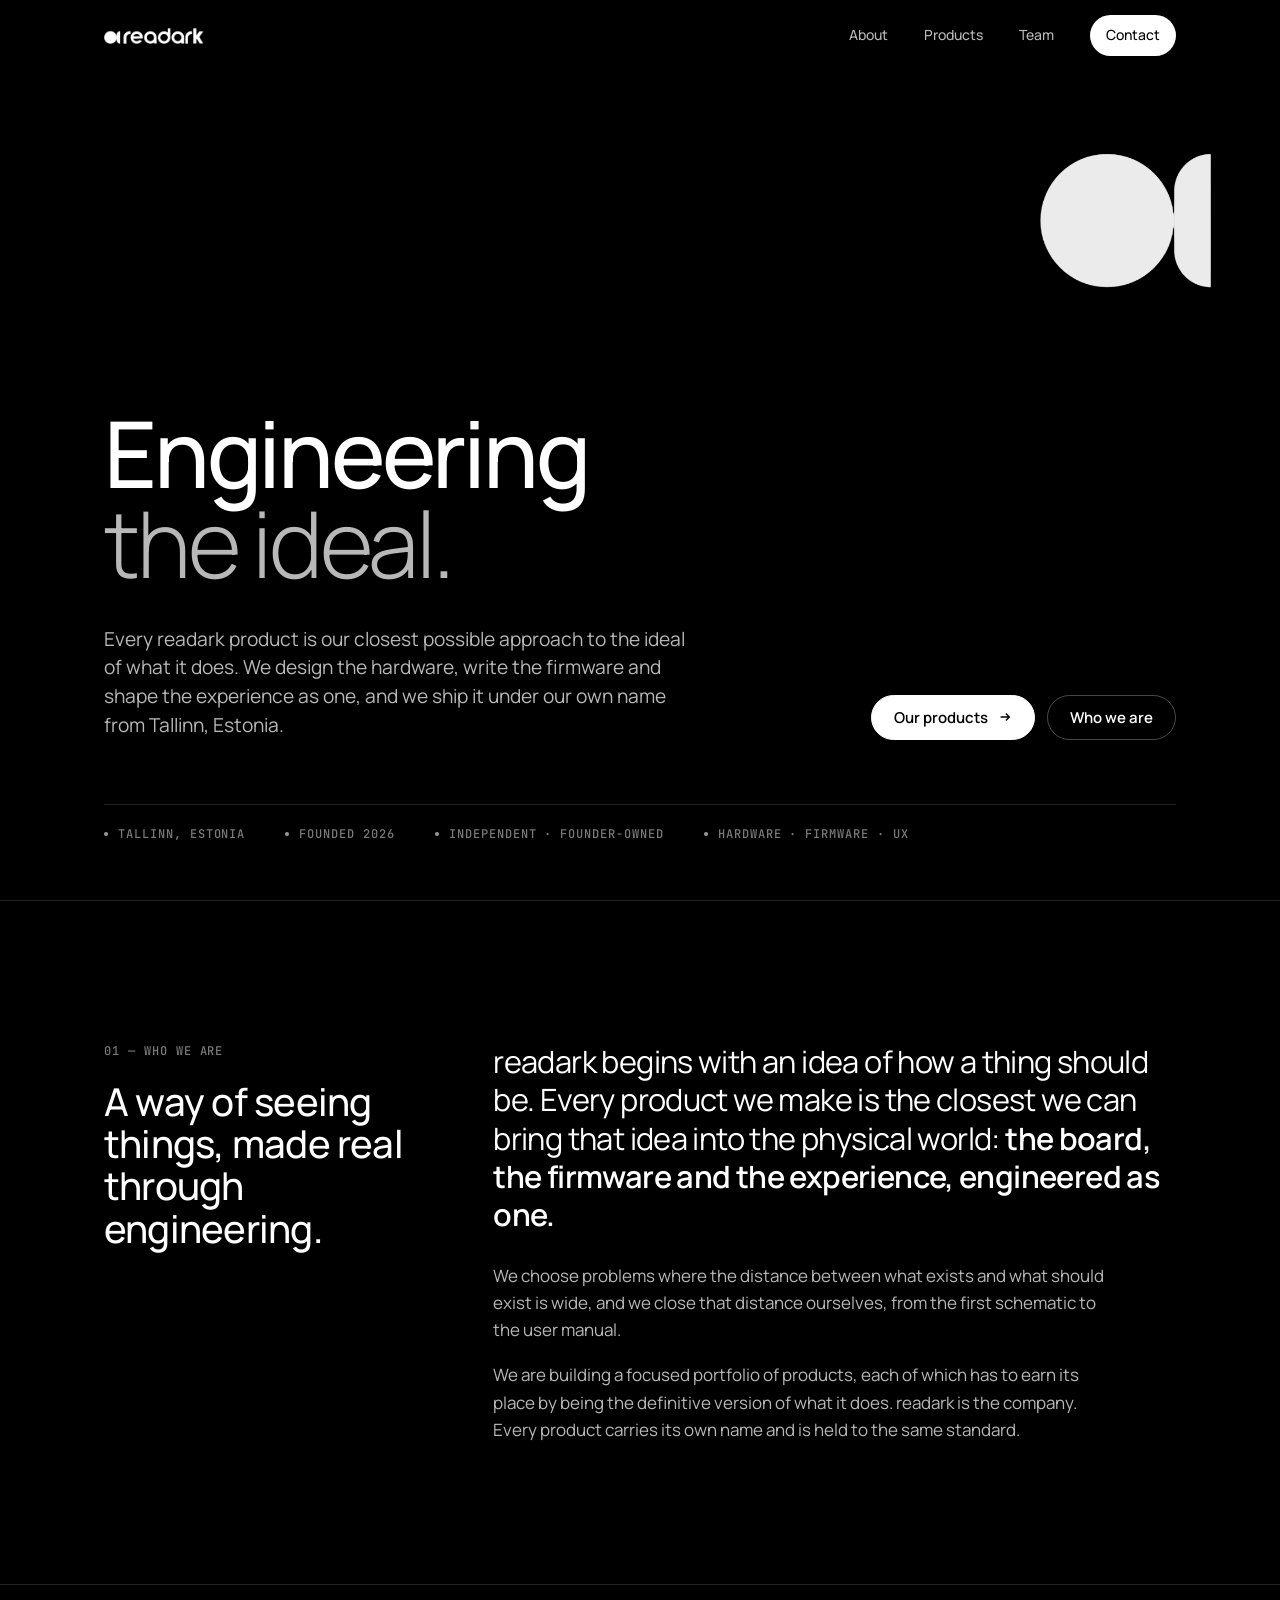
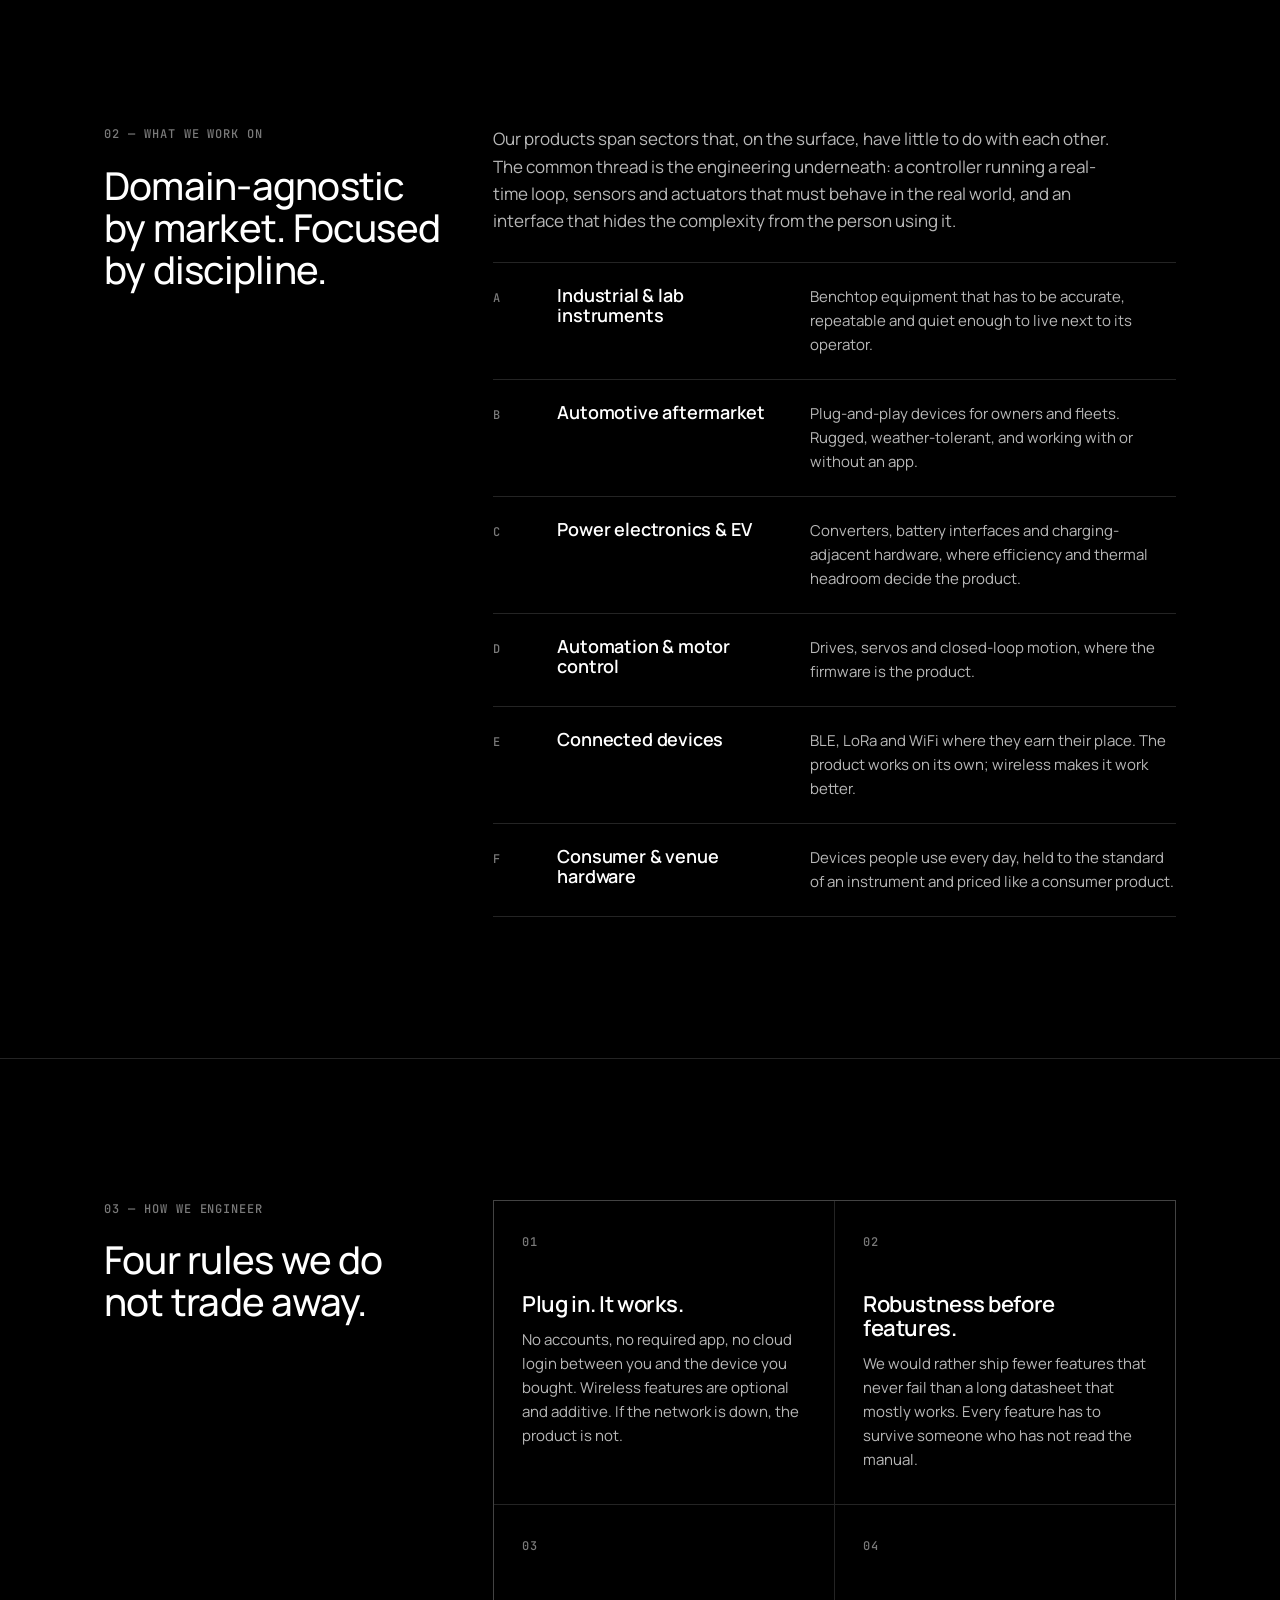
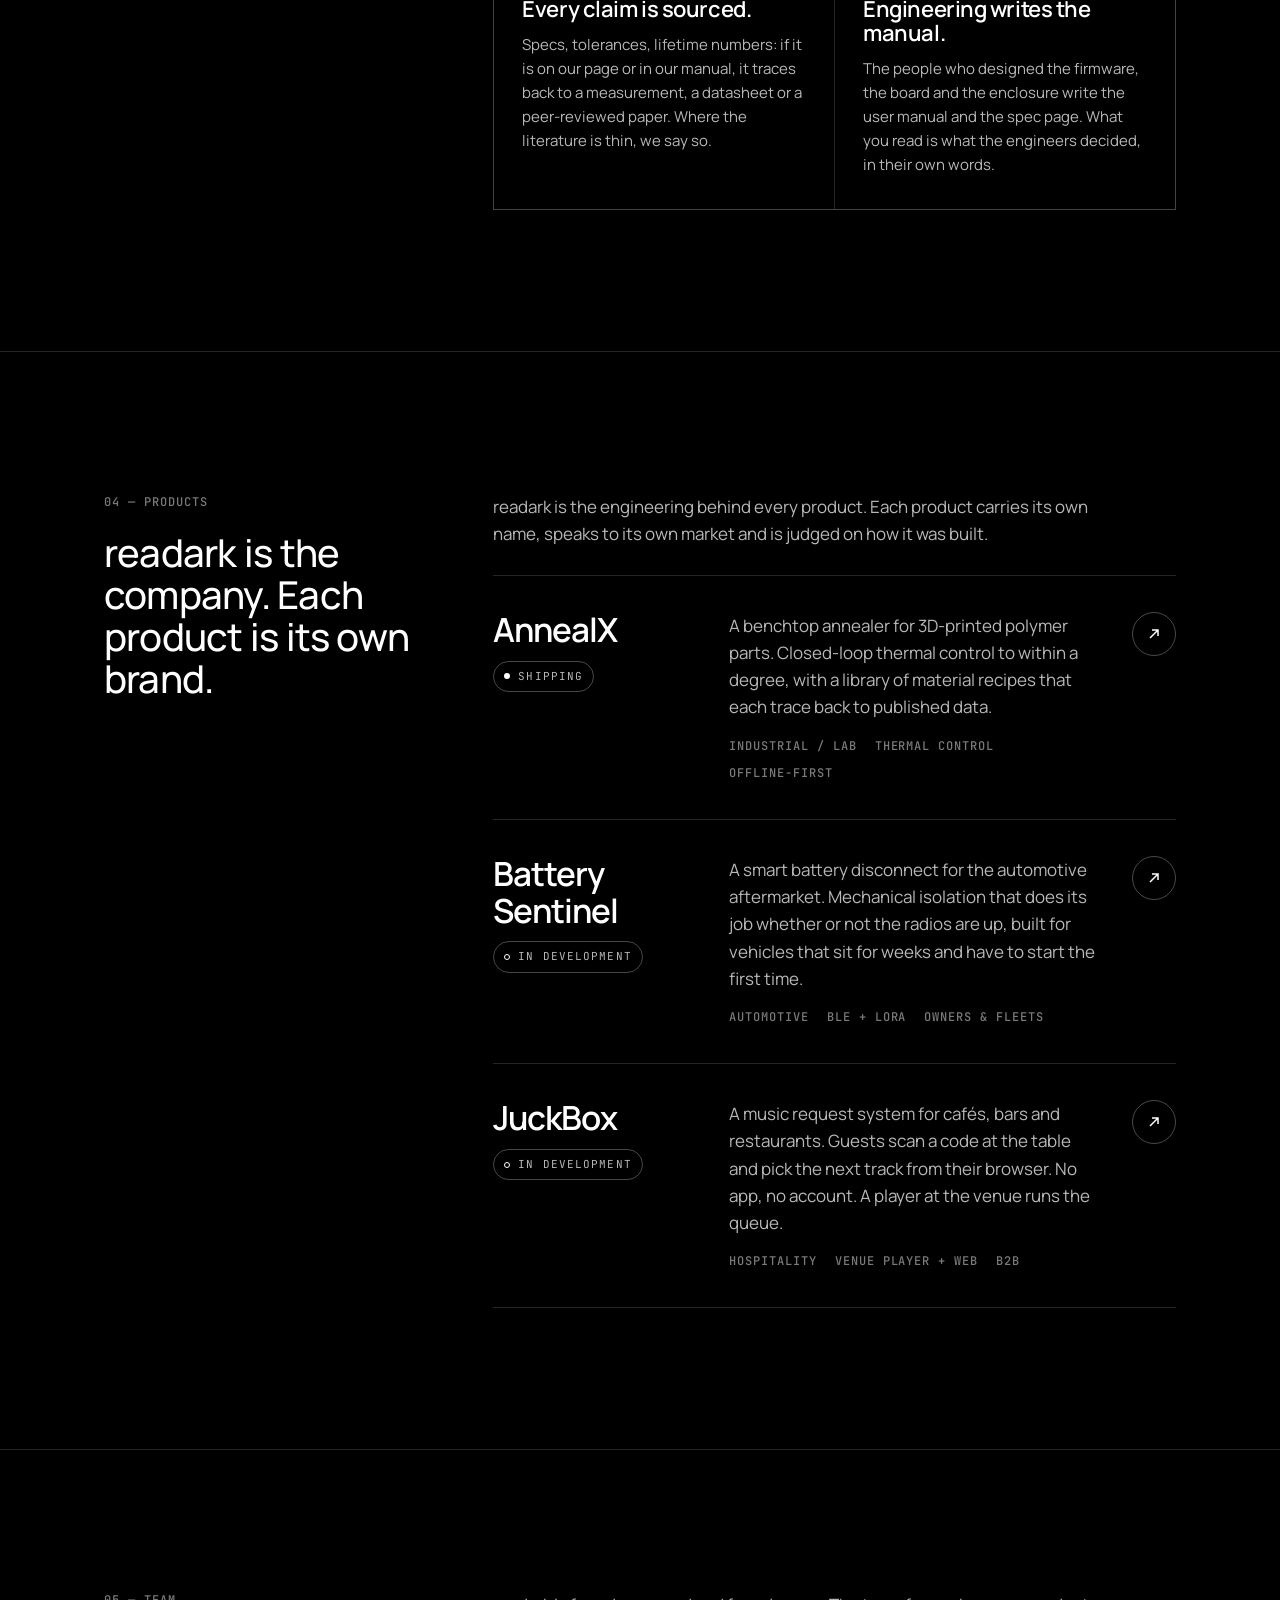
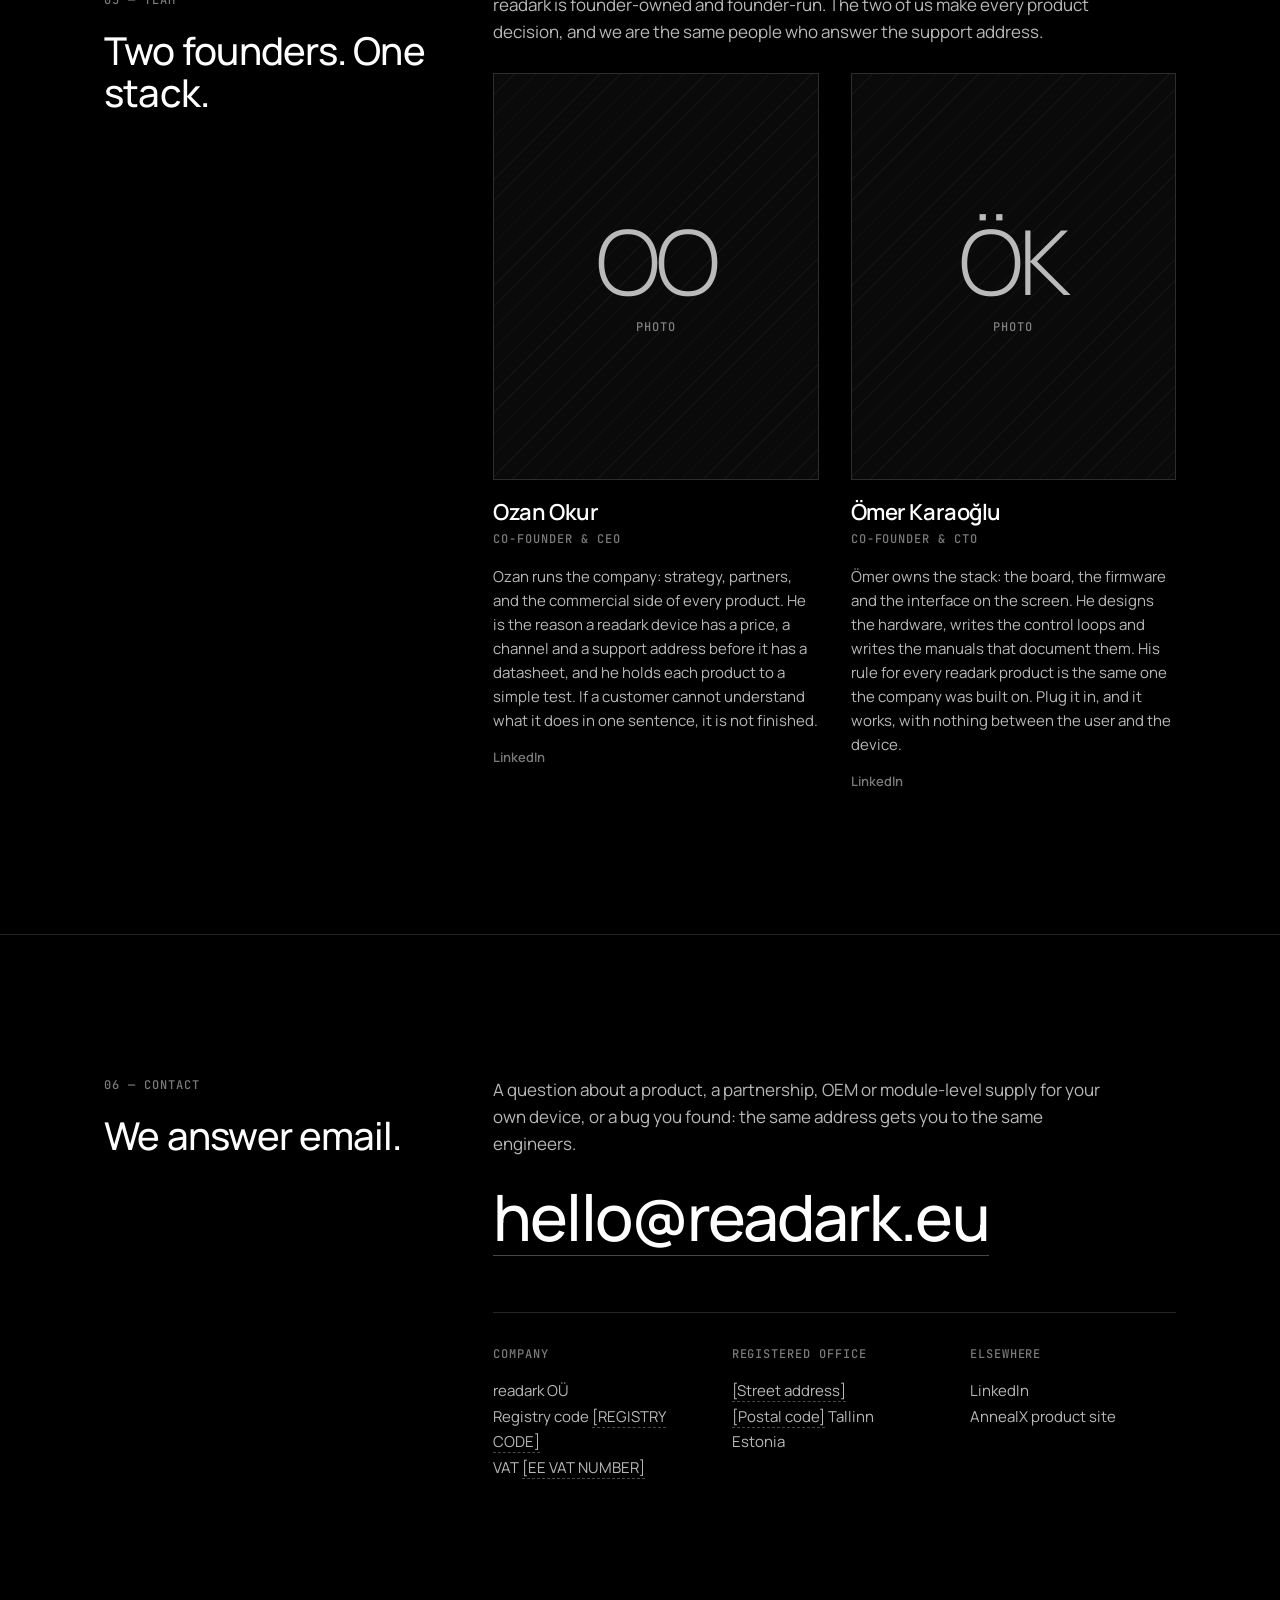
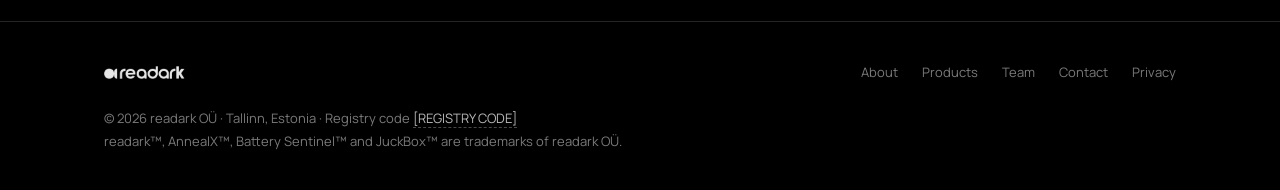
==== index.html @ 8629a831 "New headline 'Engineering the ideal'; rewrite hero, meta and about intro around it Co-Authored-By: C" ====
<!DOCTYPE html>
<html lang="en">
<head>
  <meta charset="utf-8">
  <meta name="viewport" content="width=device-width, initial-scale=1">
  <title>readark — Engineering the ideal</title>
  <meta name="description" content="readark is an independent engineering company in Tallinn, Estonia. Every product we make is our closest possible approach to the ideal of what it does: hardware, firmware and experience, engineered as one.">
  <link rel="canonical" href="https://readark.eu/">
  <link rel="icon" href="assets/img/favicon.svg" type="image/svg+xml">
  <meta name="theme-color" content="#000000">

  <!-- Open Graph / LinkedIn -->
  <meta property="og:type" content="website">
  <meta property="og:site_name" content="readark">
  <meta property="og:title" content="readark — Engineering the ideal">
  <meta property="og:description" content="Every readark product is our closest possible approach to the ideal of what it does. Hardware, firmware and experience, engineered as one in Tallinn, Estonia.">
  <meta property="og:url" content="https://readark.eu/">
  <meta property="og:image" content="https://readark.eu/assets/img/og.png">
  <meta property="og:image:width" content="1200">
  <meta property="og:image:height" content="630">
  <meta name="twitter:card" content="summary_large_image">

  <link rel="stylesheet" href="assets/style.css">

  <script type="application/ld+json">
  {
    "@context": "https://schema.org",
    "@type": "Organization",
    "name": "readark",
    "legalName": "readark OÜ",
    "url": "https://readark.eu/",
    "logo": "https://readark.eu/assets/img/readark-white.png",
    "email": "hello@readark.eu",
    "foundingDate": "2026",
    "address": { "@type": "PostalAddress", "addressLocality": "Tallinn", "addressCountry": "EE" },
    "founder": [
      { "@type": "Person", "name": "Ozan Okur", "jobTitle": "Co-founder & CEO" },
      { "@type": "Person", "name": "Ömer Karaoğlu", "jobTitle": "Co-founder & CTO" }
    ],
    "sameAs": [ "https://www.linkedin.com/company/readark" ]
  }
  </script>
</head>
<body>

<header class="nav" id="nav">
  <div class="wrap">
    <a class="brand" href="#top" aria-label="readark — home">
      <img src="assets/img/readark-white.png" alt="readark" width="1902" height="304">
    </a>
    <nav class="nav-links" id="nav-links" aria-label="Primary">
      <a href="#about">About</a>
      <a href="#products">Products</a>
      <a href="#team">Team</a>
      <a class="cta" href="#contact">Contact</a>
    </nav>
    <button class="nav-toggle" id="nav-toggle" aria-label="Menu" aria-expanded="false" aria-controls="nav-links">
      <span></span><span></span>
    </button>
  </div>
</header>

<main id="top">

  <!-- ================= HERO ================= -->
  <section class="hero">
    <div class="hero-mark" aria-hidden="true"><img src="assets/img/mark-white.png" alt="" width="318" height="304"></div>
    <div class="wrap">
      <h1>Engineering<br><span class="thin">the ideal.</span></h1>
      <div class="hero-sub">
        <p>Every readark product is our closest possible approach to the ideal of what it does. We design the hardware, write the firmware and shape the experience as one, and we ship it under our own name from Tallinn, Estonia.</p>
        <div class="hero-actions">
          <a class="btn btn-solid" href="#products">Our products
            <svg viewBox="0 0 16 16" fill="none" stroke="currentColor" stroke-width="1.6"><path d="M3 8h10M9 4l4 4-4 4"/></svg>
          </a>
          <a class="btn btn-ghost" href="#about">Who we are</a>
        </div>
      </div>
      <div class="hero-facts mono">
        <span><i></i>Tallinn, Estonia</span>
        <span><i></i>Founded 2026</span>
        <span><i></i>Independent · founder-owned</span>
        <span><i></i>Hardware · Firmware · UX</span>
      </div>
    </div>
  </section>

  <!-- ================= ABOUT ================= -->
  <section class="section" id="about">
    <div class="wrap section-grid">
      <div class="section-head">
        <span class="mono">01 — Who we are</span>
        <h2>A way of seeing things, made real through engineering.</h2>
      </div>
      <div class="section-body">
        <p class="lede reveal">readark begins with an idea of how a thing should be. Every product we make is the closest we can bring that idea into the physical world: <strong>the board, the firmware and the experience, engineered as one.</strong></p>
        <p class="body reveal">We choose problems where the distance between what exists and what should exist is wide, and we close that distance ourselves, from the first schematic to the user manual.</p>
        <p class="body reveal">We are building a focused portfolio of products, each of which has to earn its place by being the definitive version of what it does. readark is the company. Every product carries its own name and is held to the same standard.</p>
      </div>
    </div>
  </section>

  <!-- ================= WHAT WE WORK ON ================= -->
  <section class="section" id="work">
    <div class="wrap section-grid">
      <div class="section-head">
        <span class="mono">02 — What we work on</span>
        <h2>Domain-agnostic by market. Focused by discipline.</h2>
      </div>
      <div class="section-body">
        <p class="body reveal">Our products span sectors that, on the surface, have little to do with each other. The common thread is the engineering underneath: a controller running a real-time loop, sensors and actuators that must behave in the real world, and an interface that hides the complexity from the person using it.</p>
        <ul class="domains reveal">
          <li><span class="mono">A</span><h4>Industrial &amp; lab instruments</h4><p>Benchtop equipment that has to be accurate, repeatable and quiet enough to live next to its operator.</p></li>
          <li><span class="mono">B</span><h4>Automotive aftermarket</h4><p>Plug-and-play devices for owners and fleets. Rugged, weather-tolerant, and working with or without an app.</p></li>
          <li><span class="mono">C</span><h4>Power electronics &amp; EV</h4><p>Converters, battery interfaces and charging-adjacent hardware, where efficiency and thermal headroom decide the product.</p></li>
          <li><span class="mono">D</span><h4>Automation &amp; motor control</h4><p>Drives, servos and closed-loop motion, where the firmware is the product.</p></li>
          <li><span class="mono">E</span><h4>Connected devices</h4><p>BLE, LoRa and WiFi where they earn their place. The product works on its own; wireless makes it work better.</p></li>
          <li><span class="mono">F</span><h4>Consumer &amp; venue hardware</h4><p>Devices people use every day, held to the standard of an instrument and priced like a consumer product.</p></li>
        </ul>
      </div>
    </div>
  </section>

  <!-- ================= PRINCIPLES ================= -->
  <section class="section" id="principles">
    <div class="wrap section-grid">
      <div class="section-head">
        <span class="mono">03 — How we engineer</span>
        <h2>Four rules we do not trade away.</h2>
      </div>
      <div class="section-body">
        <ul class="principles reveal">
          <li>
            <span class="mono">01</span>
            <h4>Plug in. It works.</h4>
            <p>No accounts, no required app, no cloud login between you and the device you bought. Wireless features are optional and additive. If the network is down, the product is not.</p>
          </li>
          <li>
            <span class="mono">02</span>
            <h4>Robustness before features.</h4>
            <p>We would rather ship fewer features that never fail than a long datasheet that mostly works. Every feature has to survive someone who has not read the manual.</p>
          </li>
          <li>
            <span class="mono">03</span>
            <h4>Every claim is sourced.</h4>
            <p>Specs, tolerances, lifetime numbers: if it is on our page or in our manual, it traces back to a measurement, a datasheet or a peer-reviewed paper. Where the literature is thin, we say so.</p>
          </li>
          <li>
            <span class="mono">04</span>
            <h4>Engineering writes the manual.</h4>
            <p>The people who designed the firmware, the board and the enclosure write the user manual and the spec page. What you read is what the engineers decided, in their own words.</p>
          </li>
        </ul>
      </div>
    </div>
  </section>

  <!-- ================= PRODUCTS ================= -->
  <section class="section" id="products">
    <div class="wrap section-grid">
      <div class="section-head">
        <span class="mono">04 — Products</span>
        <h2>readark is the company. Each product is its own brand.</h2>
      </div>
      <div class="section-body">
        <p class="body reveal">readark is the engineering behind every product. Each product carries its own name, speaks to its own market and is judged on how it was built.</p>
        <div class="products reveal">

          <a class="product" href="products/annealx.html">
            <div>
              <h3>AnnealX</h3>
              <span class="status"><i></i>Shipping</span>
            </div>
            <div>
              <p>A benchtop annealer for 3D-printed polymer parts. Closed-loop thermal control to within a degree, with a library of material recipes that each trace back to published data.</p>
              <div class="tags mono"><span>Industrial / lab</span><span>Thermal control</span><span>Offline-first</span></div>
            </div>
            <span class="arrow" aria-hidden="true"><svg viewBox="0 0 16 16" fill="none" stroke="currentColor" stroke-width="1.5"><path d="M4 12L12 4M6 4h6v6"/></svg></span>
          </a>

          <a class="product" href="products/battery-sentinel.html">
            <div>
              <h3>Battery Sentinel</h3>
              <span class="status dev"><i></i>In development</span>
            </div>
            <div>
              <p>A smart battery disconnect for the automotive aftermarket. Mechanical isolation that does its job whether or not the radios are up, built for vehicles that sit for weeks and have to start the first time.</p>
              <div class="tags mono"><span>Automotive</span><span>BLE + LoRa</span><span>Owners &amp; fleets</span></div>
            </div>
            <span class="arrow" aria-hidden="true"><svg viewBox="0 0 16 16" fill="none" stroke="currentColor" stroke-width="1.5"><path d="M4 12L12 4M6 4h6v6"/></svg></span>
          </a>

          <a class="product" href="products/juckbox.html">
            <div>
              <h3>JuckBox</h3>
              <span class="status dev"><i></i>In development</span>
            </div>
            <div>
              <p>A music request system for cafés, bars and restaurants. Guests scan a code at the table and pick the next track from their browser. No app, no account. A player at the venue runs the queue.</p>
              <div class="tags mono"><span>Hospitality</span><span>Venue player + web</span><span>B2B</span></div>
            </div>
            <span class="arrow" aria-hidden="true"><svg viewBox="0 0 16 16" fill="none" stroke="currentColor" stroke-width="1.5"><path d="M4 12L12 4M6 4h6v6"/></svg></span>
          </a>

        </div>
      </div>
    </div>
  </section>

  <!-- ================= TEAM ================= -->
  <section class="section" id="team">
    <div class="wrap section-grid">
      <div class="section-head">
        <span class="mono">05 — Team</span>
        <h2>Two founders. One stack.</h2>
      </div>
      <div class="section-body">
        <p class="body reveal">readark is founder-owned and founder-run. The two of us make every product decision, and we are the same people who answer the support address.</p>
        <div class="team reveal">

          <article class="person">
            <figure>
              <div class="portrait">
                <!-- PHOTO PLACEHOLDER: replace the div below with
                     <img src="../assets/img/ozan-okur.jpg" alt="Ozan Okur"> -->
                <div class="placeholder" role="img" aria-label="Portrait of Ozan Okur (placeholder)">
                  <span class="initials">OO</span>
                  <span class="mono">Photo</span>
                </div>
              </div>
              <figcaption>
                <h3>Ozan Okur</h3>
                <span class="role mono">Co-founder &amp; CEO</span>
                <p class="bio">Ozan runs the company: strategy, partners, and the commercial side of every product. He is the reason a readark device has a price, a channel and a support address before it has a datasheet, and he holds each product to a simple test. If a customer cannot understand what it does in one sentence, it is not finished.</p>
                <div class="links">
                  <a href="https://www.linkedin.com/in/PLACEHOLDER" class="ph" rel="me noopener" target="_blank">LinkedIn</a>
                </div>
              </figcaption>
            </figure>
          </article>

          <article class="person">
            <figure>
              <div class="portrait">
                <!-- PHOTO PLACEHOLDER: replace the div below with
                     <img src="../assets/img/omer-karaoglu.jpg" alt="Ömer Karaoğlu"> -->
                <div class="placeholder" role="img" aria-label="Portrait of Ömer Karaoğlu (placeholder)">
                  <span class="initials">ÖK</span>
                  <span class="mono">Photo</span>
                </div>
              </div>
              <figcaption>
                <h3>Ömer Karaoğlu</h3>
                <span class="role mono">Co-founder &amp; CTO</span>
                <p class="bio">Ömer owns the stack: the board, the firmware and the interface on the screen. He designs the hardware, writes the control loops and writes the manuals that document them. His rule for every readark product is the same one the company was built on. Plug it in, and it works, with nothing between the user and the device.</p>
                <div class="links">
                  <a href="https://www.linkedin.com/in/PLACEHOLDER" class="ph" rel="me noopener" target="_blank">LinkedIn</a>
                </div>
              </figcaption>
            </figure>
          </article>

        </div>
      </div>
    </div>
  </section>

  <!-- ================= CONTACT ================= -->
  <section class="section" id="contact">
    <div class="wrap section-grid">
      <div class="section-head">
        <span class="mono">06 — Contact</span>
        <h2>We answer email.</h2>
      </div>
      <div class="section-body">
        <p class="body reveal">A question about a product, a partnership, OEM or module-level supply for your own device, or a bug you found: the same address gets you to the same engineers.</p>
        <a class="contact-mail reveal" href="mailto:hello@readark.eu">hello@readark.eu</a>

        <div class="contact-grid reveal">
          <div>
            <span class="mono">Company</span>
            <address>
              readark OÜ<br>
              Registry code <span class="ph">[REGISTRY CODE]</span><br>
              VAT <span class="ph">[EE VAT NUMBER]</span>
            </address>
          </div>
          <div>
            <span class="mono">Registered office</span>
            <address>
              <span class="ph">[Street address]</span><br>
              <span class="ph">[Postal code]</span> Tallinn<br>
              Estonia
            </address>
          </div>
          <div>
            <span class="mono">Elsewhere</span>
            <p>
              <a href="https://www.linkedin.com/company/readark" target="_blank" rel="noopener">LinkedIn</a><br>
              <a href="https://annealx.readark.eu" target="_blank" rel="noopener">AnnealX product site</a>
            </p>
          </div>
        </div>
      </div>
    </div>
  </section>

</main>

<footer class="footer">
  <div class="wrap">
    <div class="row">
      <img src="assets/img/readark-white.png" alt="readark" width="1902" height="304">
      <nav aria-label="Footer">
        <a href="#about">About</a>
        <a href="#products">Products</a>
        <a href="#team">Team</a>
        <a href="#contact">Contact</a>
        <a href="privacy.html">Privacy</a>
      </nav>
    </div>
    <p class="legal">
      © <span id="year">2026</span> readark OÜ · Tallinn, Estonia · Registry code <span class="ph">[REGISTRY CODE]</span><br>
      readark™, AnnealX™, Battery Sentinel™ and JuckBox™ are trademarks of readark OÜ.
    </p>
  </div>
</footer>

<script src="assets/site.js" defer></script>
</body>
</html>
---- assets/style.css ----
/* ============================================================
   readark — corporate site
   Palette: black + white only. Greys are white at reduced alpha.
   ============================================================ */

@import url("https://fonts.googleapis.com/css2?family=Manrope:wght@300;400;500;600;700;800&family=JetBrains+Mono:wght@400;500&display=swap");

:root {
  --black: #000000;
  --white: #ffffff;

  --fg:      var(--white);
  --fg-2:    rgba(255, 255, 255, 0.72);
  --fg-3:    rgba(255, 255, 255, 0.48);
  --fg-4:    rgba(255, 255, 255, 0.28);

  --line:    rgba(255, 255, 255, 0.14);
  --line-2:  rgba(255, 255, 255, 0.28);
  --fill:    rgba(255, 255, 255, 0.04);
  --fill-2:  rgba(255, 255, 255, 0.08);

  --sans: "Manrope", system-ui, -apple-system, "Segoe UI", Helvetica, Arial, sans-serif;
  --mono: "JetBrains Mono", ui-monospace, "SF Mono", Menlo, monospace;

  --maxw: 1200px;
  --gutter: clamp(20px, 5vw, 64px);
  --nav-h: 72px;
  --ease: cubic-bezier(0.2, 0.7, 0.2, 1);
}

*, *::before, *::after { box-sizing: border-box; }
html { scroll-behavior: smooth; -webkit-text-size-adjust: 100%; }
html, body { margin: 0; padding: 0; }
body {
  background: var(--black);
  color: var(--fg);
  font-family: var(--sans);
  font-size: 17px;
  line-height: 1.6;
  font-weight: 400;
  -webkit-font-smoothing: antialiased;
  text-rendering: optimizeLegibility;
  overflow-x: hidden;
}
::selection { background: var(--white); color: var(--black); }

img { display: block; max-width: 100%; }
a { color: inherit; text-decoration: none; }
p { margin: 0; }
h1, h2, h3, h4 { margin: 0; font-weight: 500; letter-spacing: -0.02em; line-height: 1.1; }
ul { margin: 0; padding: 0; list-style: none; }
button { font: inherit; color: inherit; background: none; border: 0; cursor: pointer; }

:focus-visible { outline: 1px solid var(--white); outline-offset: 4px; }

.wrap { width: 100%; max-width: var(--maxw); margin: 0 auto; padding: 0 var(--gutter); }

.mono {
  font-family: var(--mono);
  font-size: 12px;
  letter-spacing: 0.08em;
  text-transform: uppercase;
  font-weight: 500;
}

/* ---------- Placeholders (to be replaced before launch) ---------- */
.ph {
  border-bottom: 1px dashed var(--line-2);
  color: var(--fg-2);
}

/* ---------- Nav ---------- */
.nav {
  position: fixed; inset: 0 0 auto 0; z-index: 50;
  height: var(--nav-h);
  background: rgba(0, 0, 0, 0.82);
  backdrop-filter: blur(14px);
  -webkit-backdrop-filter: blur(14px);
  border-bottom: 1px solid transparent;
  transition: border-color 0.3s var(--ease);
}
.nav.is-scrolled { border-bottom-color: var(--line); }
.nav .wrap { height: 100%; display: flex; align-items: center; justify-content: space-between; gap: 24px; }
.brand { display: inline-flex; align-items: center; height: 100%; }
.brand img { height: 16px; width: auto; }

.nav-links { display: flex; align-items: center; gap: 36px; }
.nav-links a {
  font-size: 14px; font-weight: 500; color: var(--fg-2);
  transition: color 0.2s var(--ease);
}
.nav-links a:hover, .nav-links a[aria-current="page"] { color: var(--fg); }
.nav-links a.cta {
  color: var(--black); background: var(--white);
  padding: 9px 16px; border-radius: 999px;
}
.nav-links a.cta:hover { background: rgba(255,255,255,0.86); }

.nav-toggle {
  display: none; width: 40px; height: 40px; margin-right: -8px;
  flex-direction: column; align-items: center; justify-content: center; gap: 6px;
}
.nav-toggle span { display: block; width: 20px; height: 1px; background: var(--white); transition: transform 0.3s var(--ease), opacity 0.3s; }
.nav.is-open .nav-toggle span:nth-child(1) { transform: translateY(3.5px) rotate(45deg); }
.nav.is-open .nav-toggle span:nth-child(2) { transform: translateY(-3.5px) rotate(-45deg); }

@media (max-width: 760px) {
  .nav-toggle { display: flex; }
  .nav-links {
    position: fixed; top: var(--nav-h); left: 0; right: 0;
    flex-direction: column; align-items: flex-start; gap: 0;
    background: var(--black); border-bottom: 1px solid var(--line);
    padding: 8px var(--gutter) 24px;
    transform: translateY(-8px); opacity: 0; pointer-events: none;
    transition: opacity 0.25s var(--ease), transform 0.25s var(--ease);
  }
  .nav.is-open .nav-links { opacity: 1; transform: none; pointer-events: auto; }
  .nav-links a { font-size: 22px; padding: 14px 0; width: 100%; border-bottom: 1px solid var(--line); }
  .nav-links a.cta { margin-top: 16px; border-radius: 0; padding: 16px 0; text-align: center; border: 0; }
}

/* ---------- Hero ---------- */
.hero {
  min-height: 100svh;
  display: flex; flex-direction: column; justify-content: flex-end;
  padding-top: calc(var(--nav-h) + 48px);
  padding-bottom: 56px;
  position: relative;
}
.hero-mark {
  position: absolute; top: calc(var(--nav-h) + 48px); right: var(--gutter);
  width: clamp(96px, 14vw, 200px); opacity: 0.92;
  pointer-events: none;
}
.hero-mark img { width: 100%; height: auto; }
.hero h1 {
  font-size: clamp(40px, 7.2vw, 104px);
  font-weight: 500;
  letter-spacing: -0.035em;
  line-height: 0.98;
  max-width: 14ch;
}
.hero h1 .thin { font-weight: 300; color: var(--fg-2); }
.hero-sub {
  margin-top: 36px;
  display: grid; grid-template-columns: minmax(0, 1.3fr) minmax(0, 1fr);
  gap: 40px; align-items: end;
}
.hero-sub p { font-size: clamp(17px, 1.5vw, 21px); color: var(--fg-2); max-width: 52ch; line-height: 1.5; }
.hero-actions { display: flex; gap: 12px; flex-wrap: wrap; justify-content: flex-end; }
.hero-facts {
  margin-top: 64px; padding-top: 20px; border-top: 1px solid var(--line);
  display: flex; flex-wrap: wrap; gap: 12px 40px; color: var(--fg-3);
}
.hero-facts span { display: inline-flex; align-items: center; gap: 10px; }
.hero-facts i { width: 4px; height: 4px; border-radius: 50%; background: var(--white); opacity: 0.6; }

@media (max-width: 900px) {
  .hero-sub { grid-template-columns: 1fr; gap: 28px; }
  .hero-actions { justify-content: flex-start; }
}
@media (max-width: 760px) {
  .hero { min-height: 92svh; }
  .hero-mark { display: none; }
}

/* ---------- Buttons ---------- */
.btn {
  display: inline-flex; align-items: center; gap: 10px;
  padding: 14px 22px; border-radius: 999px;
  font-size: 15px; font-weight: 600; line-height: 1;
  border: 1px solid var(--white);
  transition: background 0.2s var(--ease), color 0.2s var(--ease), transform 0.2s var(--ease);
  white-space: nowrap;
}
.btn svg { width: 14px; height: 14px; transition: transform 0.2s var(--ease); }
.btn:hover svg { transform: translateX(3px); }
.btn-solid { background: var(--white); color: var(--black); }
.btn-solid:hover { background: rgba(255,255,255,0.86); border-color: rgba(255,255,255,0.86); }
.btn-ghost { background: transparent; color: var(--white); border-color: var(--line-2); }
.btn-ghost:hover { border-color: var(--white); }

/* ---------- Sections ---------- */
.section { padding: clamp(80px, 11vw, 160px) 0; border-top: 1px solid var(--line); }
.section-grid {
  display: grid; grid-template-columns: minmax(0, 1fr) minmax(0, 2fr);
  gap: 48px;
}
.section-head { position: sticky; top: calc(var(--nav-h) + 32px); align-self: start; }
.section-head .mono { color: var(--fg-3); display: block; margin-bottom: 20px; }
.section-head h2 { font-size: clamp(28px, 3vw, 40px); font-weight: 500; max-width: 16ch; }
.section-body > * + * { margin-top: 28px; }
.lede { font-size: clamp(22px, 2.4vw, 34px); font-weight: 400; letter-spacing: -0.02em; line-height: 1.25; }
.lede strong { font-weight: 600; }
.body { color: var(--fg-2); max-width: 62ch; font-size: 17px; }
.body + .body { margin-top: 18px; }

@media (max-width: 900px) {
  .section-grid { grid-template-columns: 1fr; gap: 28px; }
  .section-head { position: static; }
}

/* ---------- Domains list ---------- */
.domains { border-top: 1px solid var(--line); }
.domains li {
  display: grid; grid-template-columns: 40px minmax(0, 1fr) minmax(0, 1.6fr);
  gap: 24px; padding: 22px 0; border-bottom: 1px solid var(--line);
  align-items: baseline;
}
.domains .mono { color: var(--fg-3); }
.domains h4 { font-size: 18px; font-weight: 600; letter-spacing: -0.01em; }
.domains p { color: var(--fg-2); font-size: 15px; }
@media (max-width: 640px) {
  .domains li { grid-template-columns: 32px 1fr; }
  .domains p { grid-column: 2; }
}

/* ---------- Principles ---------- */
.principles { display: grid; grid-template-columns: 1fr 1fr; gap: 1px; background: var(--line); border: 1px solid var(--line); }
.principles li { background: var(--black); padding: 32px 28px; }
.principles .mono { color: var(--fg-3); display: block; margin-bottom: 40px; }
.principles h4 { font-size: 22px; font-weight: 600; letter-spacing: -0.02em; margin-bottom: 12px; }
.principles p { color: var(--fg-2); font-size: 15px; }
@media (max-width: 640px) { .principles { grid-template-columns: 1fr; } }

/* ---------- Products ---------- */
.products { border-top: 1px solid var(--line); }
.product {
  display: grid;
  grid-template-columns: minmax(0, 1.1fr) minmax(0, 2fr) auto;
  gap: 32px; align-items: start;
  padding: 36px 0; border-bottom: 1px solid var(--line);
  position: relative;
  transition: padding-left 0.3s var(--ease);
}
.product::before {
  content: ""; position: absolute; left: 0; top: 0; bottom: -1px; width: 0;
  background: var(--white); transition: width 0.3s var(--ease);
}
.product:hover { padding-left: 20px; }
.product:hover::before { width: 2px; }
.product h3 { font-size: clamp(26px, 2.6vw, 36px); font-weight: 600; letter-spacing: -0.03em; }
.product .status { margin-top: 12px; }
.product p { color: var(--fg-2); max-width: 56ch; }
.product .tags { margin-top: 16px; display: flex; flex-wrap: wrap; gap: 8px 18px; color: var(--fg-3); }
.product .arrow {
  width: 44px; height: 44px; border: 1px solid var(--line-2); border-radius: 50%;
  display: inline-flex; align-items: center; justify-content: center;
  transition: background 0.2s var(--ease), border-color 0.2s var(--ease);
}
.product .arrow svg { width: 16px; height: 16px; transition: transform 0.2s var(--ease); }
.product:hover .arrow { background: var(--white); border-color: var(--white); color: var(--black); }
.product:hover .arrow svg { transform: translate(2px, -2px); }
@media (max-width: 760px) {
  .product { grid-template-columns: 1fr; gap: 16px; }
  .product .arrow { display: none; }
}

.status {
  display: inline-flex; align-items: center; gap: 8px;
  font-family: var(--mono); font-size: 11px; letter-spacing: 0.1em; text-transform: uppercase;
  padding: 6px 10px; border: 1px solid var(--line-2); border-radius: 999px; color: var(--fg-2);
}
.status i { width: 6px; height: 6px; border-radius: 50%; background: var(--white); }
.status.dev i { background: transparent; border: 1px solid var(--white); }

/* ---------- Team ---------- */
.team { display: grid; grid-template-columns: 1fr 1fr; gap: 32px; }
.person figure { margin: 0; }
.portrait {
  aspect-ratio: 4 / 5; width: 100%;
  background: var(--fill);
  border: 1px solid var(--line);
  position: relative; overflow: hidden;
}
.portrait img { width: 100%; height: 100%; object-fit: cover; filter: grayscale(1) contrast(1.05); }
.portrait .placeholder {
  position: absolute; inset: 0;
  display: flex; flex-direction: column; align-items: center; justify-content: center; gap: 12px;
  color: var(--fg-3);
  background-image: repeating-linear-gradient(135deg, transparent 0 14px, rgba(255,255,255,0.035) 14px 15px);
}
.portrait .placeholder .initials {
  font-size: clamp(56px, 7vw, 96px); font-weight: 300; letter-spacing: -0.04em; line-height: 1; color: var(--fg-2);
}
.person figcaption { margin-top: 20px; }
.person h3 { font-size: 22px; font-weight: 600; letter-spacing: -0.02em; }
.person .role { color: var(--fg-3); margin-top: 6px; display: block; }
.person .bio { color: var(--fg-2); font-size: 15px; margin-top: 16px; }
.person .links { margin-top: 14px; display: flex; gap: 18px; }
.person .links a { color: var(--fg-3); font-size: 13px; font-weight: 600; border-bottom: 1px solid transparent; transition: color 0.2s, border-color 0.2s; }
.person .links a:hover { color: var(--fg); border-bottom-color: var(--fg); }
@media (max-width: 640px) { .team { grid-template-columns: 1fr; gap: 48px; } }

/* ---------- Contact ---------- */
.contact-mail {
  display: inline-block;
  font-size: clamp(28px, 5vw, 64px); font-weight: 500; letter-spacing: -0.03em; line-height: 1;
  border-bottom: 1px solid var(--line-2); padding-bottom: 6px;
  transition: border-color 0.2s var(--ease);
  word-break: break-all;
}
.contact-mail:hover { border-bottom-color: var(--white); }
.contact-grid { display: grid; grid-template-columns: repeat(3, minmax(0, 1fr)); gap: 32px; margin-top: 56px; padding-top: 32px; border-top: 1px solid var(--line); }
.contact-grid .mono { color: var(--fg-3); display: block; margin-bottom: 14px; }
.contact-grid p, .contact-grid address { font-style: normal; color: var(--fg-2); font-size: 15px; line-height: 1.7; }
.contact-grid a { border-bottom: 1px solid transparent; transition: border-color 0.2s; }
.contact-grid a:hover { border-bottom-color: var(--fg); }
@media (max-width: 760px) { .contact-grid { grid-template-columns: 1fr; gap: 28px; } }

/* ---------- Footer ---------- */
.footer { border-top: 1px solid var(--line); padding: 40px 0 36px; color: var(--fg-3); font-size: 13px; }
.footer .row { display: flex; justify-content: space-between; align-items: center; gap: 24px; flex-wrap: wrap; }
.footer img { height: 13px; width: auto; opacity: 0.9; }
.footer nav { display: flex; gap: 24px; }
.footer a { transition: color 0.2s; }
.footer a:hover { color: var(--fg); }
.footer .legal { margin-top: 24px; line-height: 1.8; }

/* ---------- Product detail pages ---------- */
.page-hero { padding-top: calc(var(--nav-h) + clamp(56px, 9vw, 120px)); padding-bottom: clamp(48px, 6vw, 88px); }
.crumb { color: var(--fg-3); display: inline-flex; align-items: center; gap: 10px; margin-bottom: 40px; }
.crumb a:hover { color: var(--fg); }
.page-hero h1 { font-size: clamp(44px, 7vw, 96px); font-weight: 600; letter-spacing: -0.04em; line-height: 0.98; }
.page-hero .status { margin-top: 24px; }
.page-hero .lede { margin-top: 32px; max-width: 30ch; }

.facts { display: grid; grid-template-columns: repeat(4, minmax(0, 1fr)); gap: 1px; background: var(--line); border: 1px solid var(--line); }
.facts div { background: var(--black); padding: 22px 20px; }
.facts .mono { color: var(--fg-3); display: block; margin-bottom: 10px; }
.facts strong { font-size: 18px; font-weight: 600; letter-spacing: -0.01em; }
@media (max-width: 760px) { .facts { grid-template-columns: 1fr 1fr; } }

.detail { padding: clamp(56px, 8vw, 120px) 0; border-top: 1px solid var(--line); }
.detail .section-body h3 { font-size: 20px; font-weight: 600; letter-spacing: -0.01em; margin-bottom: 10px; }
.detail .section-body h3 + p { color: var(--fg-2); max-width: 62ch; }

.next {
  border-top: 1px solid var(--line); padding: clamp(56px, 8vw, 120px) 0;
}
.next .box {
  display: grid; grid-template-columns: minmax(0, 1fr) auto; gap: 32px; align-items: center;
  padding: 40px; border: 1px solid var(--line);
}
.next h2 { font-size: clamp(24px, 2.6vw, 36px); font-weight: 500; letter-spacing: -0.02em; }
.next p { color: var(--fg-3); margin-top: 8px; }
@media (max-width: 760px) { .next .box { grid-template-columns: 1fr; padding: 28px; } }

.pager { display: flex; justify-content: space-between; gap: 24px; padding: 28px 0; border-top: 1px solid var(--line); color: var(--fg-3); font-size: 14px; }
.pager a:hover { color: var(--fg); }

/* ---------- Legal / long-form ---------- */
.prose { max-width: 72ch; color: var(--fg-2); }
.prose h2 { font-size: 22px; font-weight: 600; letter-spacing: -0.01em; color: var(--fg); margin: 40px 0 12px; }
.prose p + p { margin-top: 14px; }
.prose ul { padding-left: 18px; list-style: disc; margin-top: 12px; }
.prose li + li { margin-top: 6px; }

/* ---------- Reveal ---------- */
.reveal { opacity: 0; transform: translateY(16px); transition: opacity 0.7s var(--ease), transform 0.7s var(--ease); }
.reveal.is-visible { opacity: 1; transform: none; }
@media (prefers-reduced-motion: reduce) {
  html { scroll-behavior: auto; }
  .reveal { opacity: 1; transform: none; transition: none; }
  * { transition-duration: 0.01ms !important; }
}
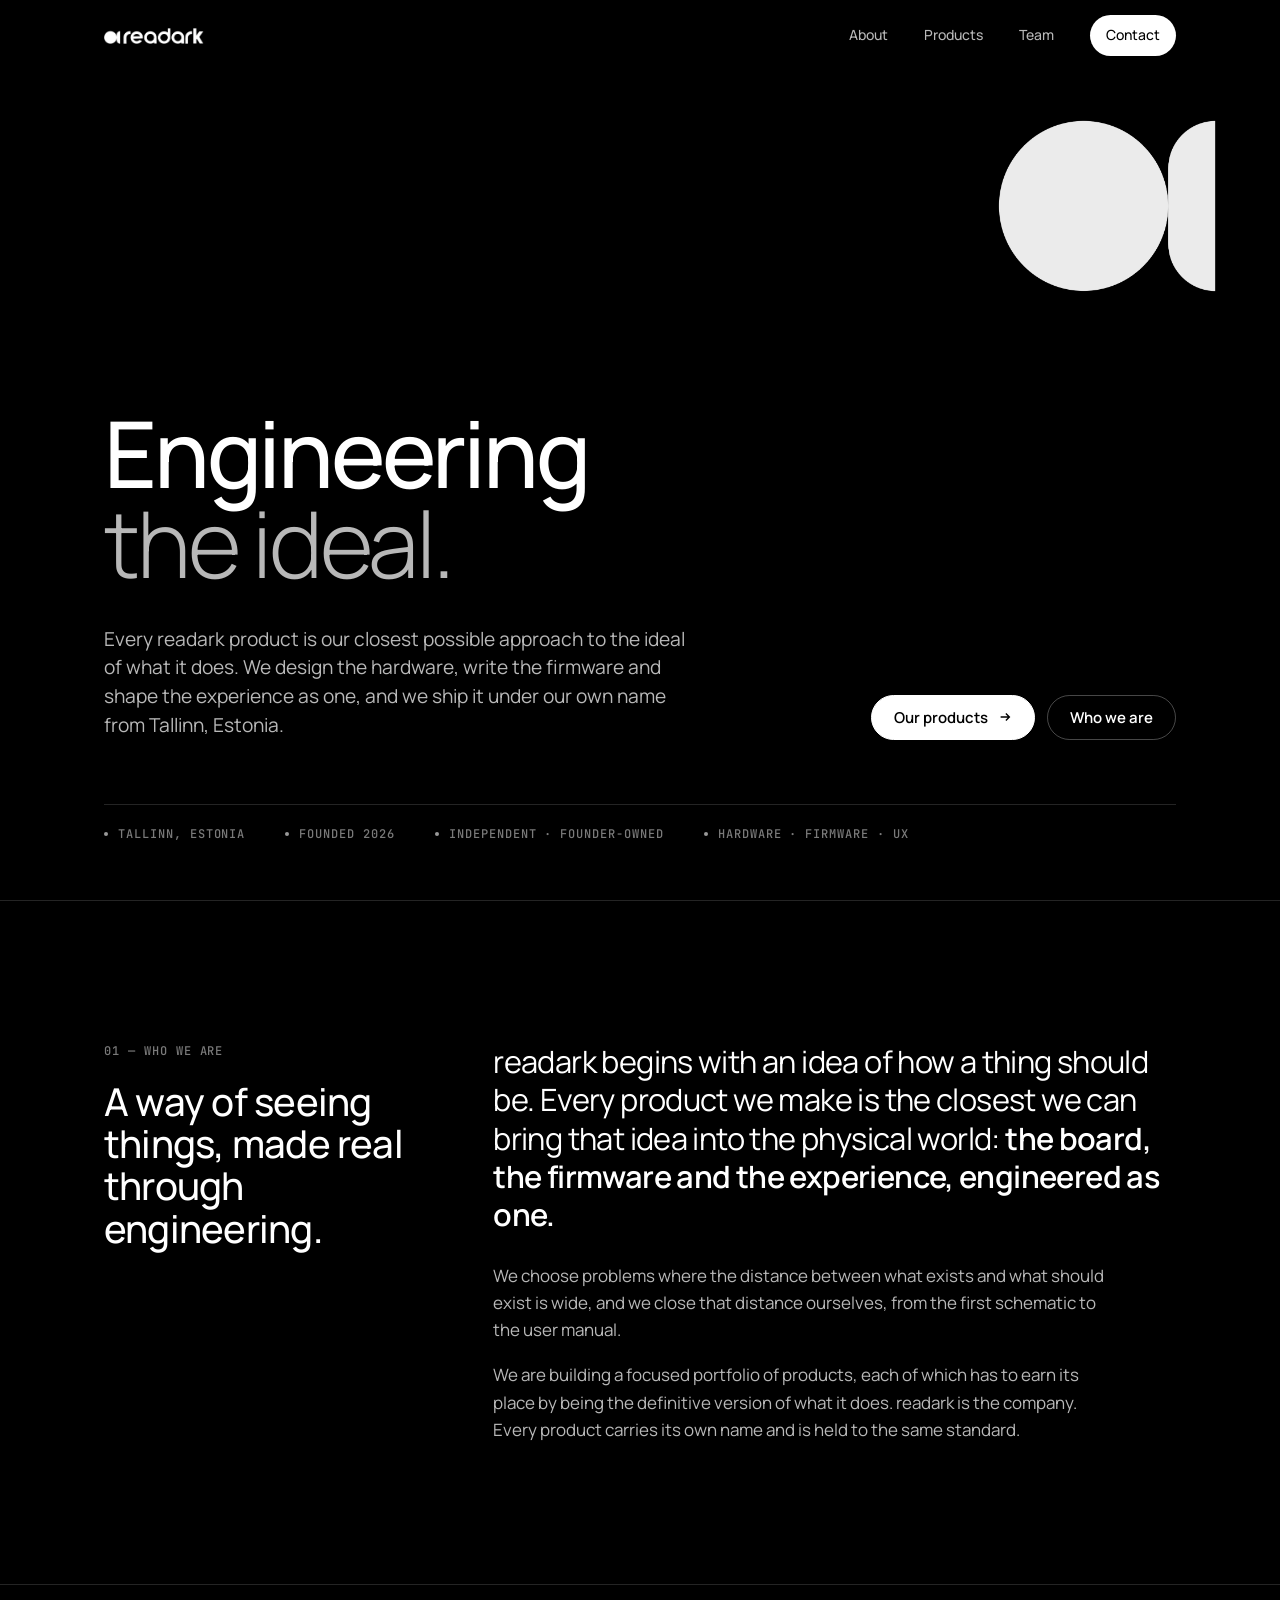
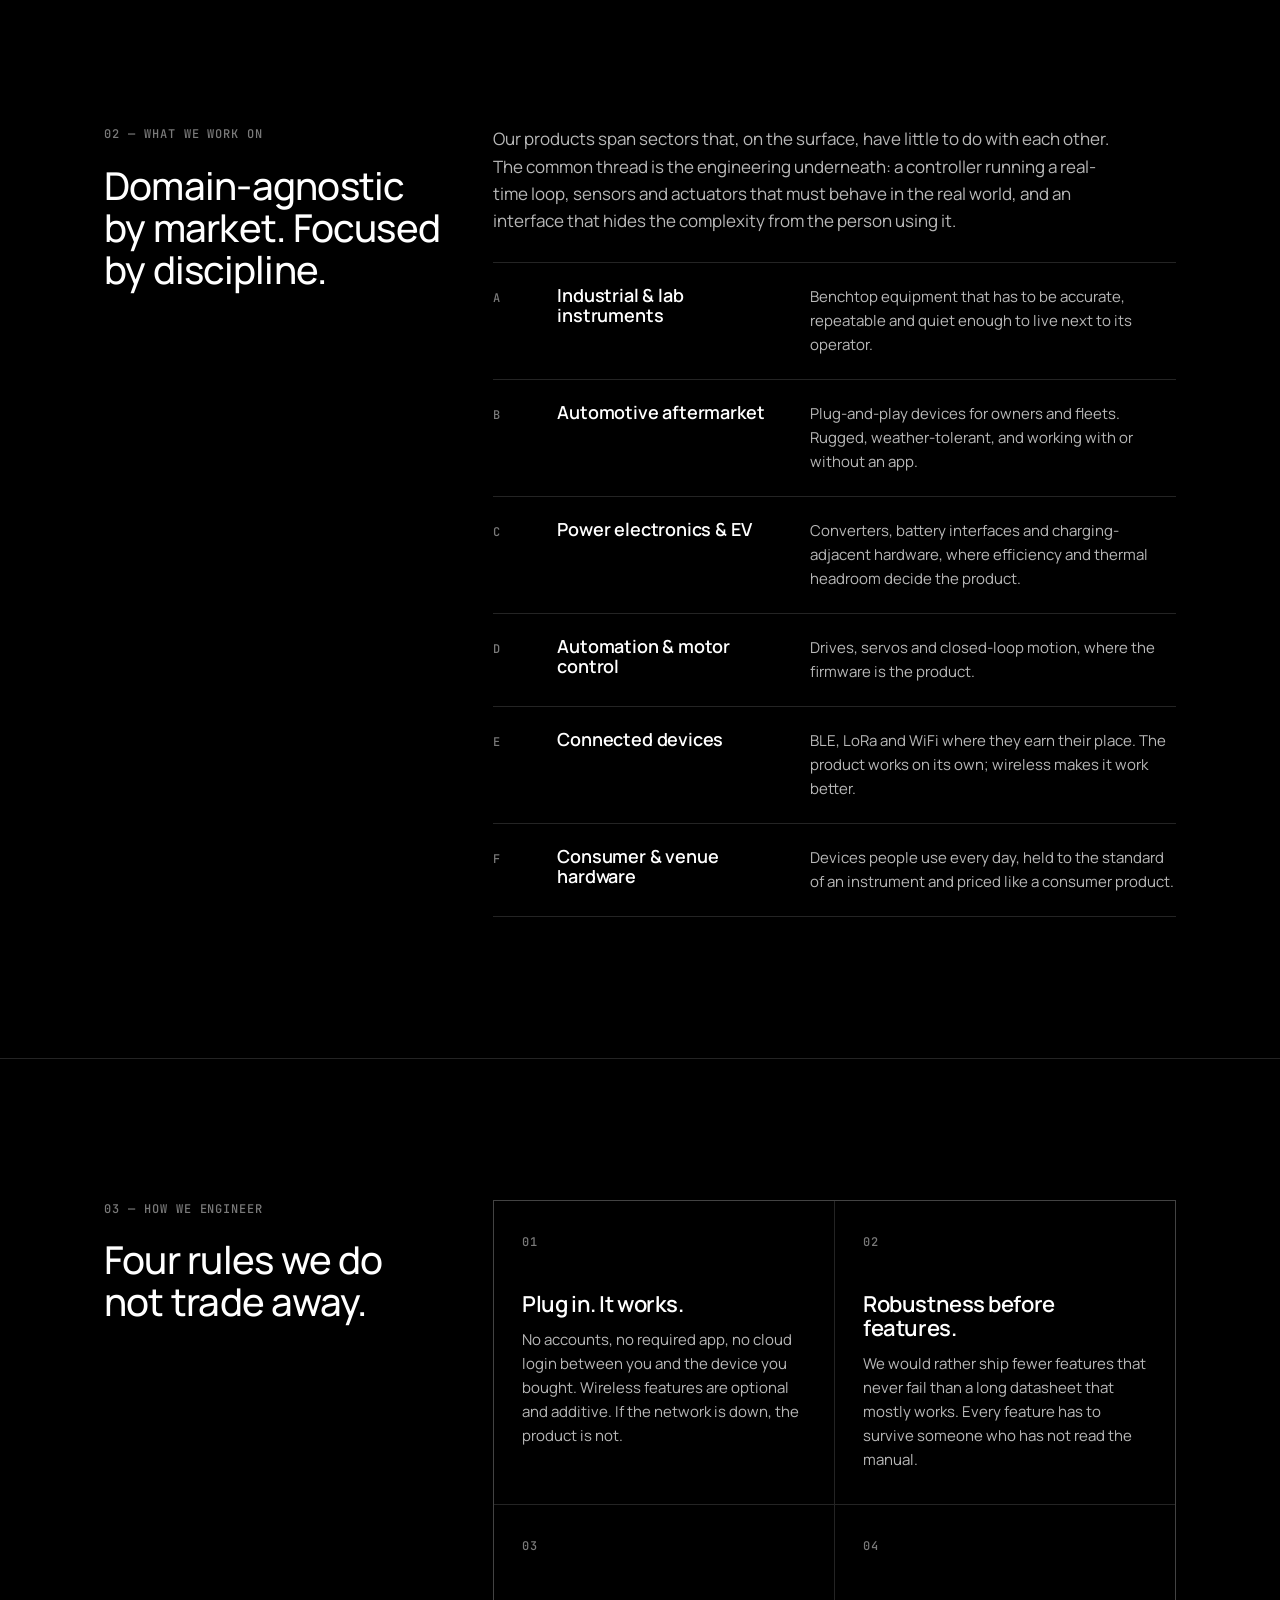
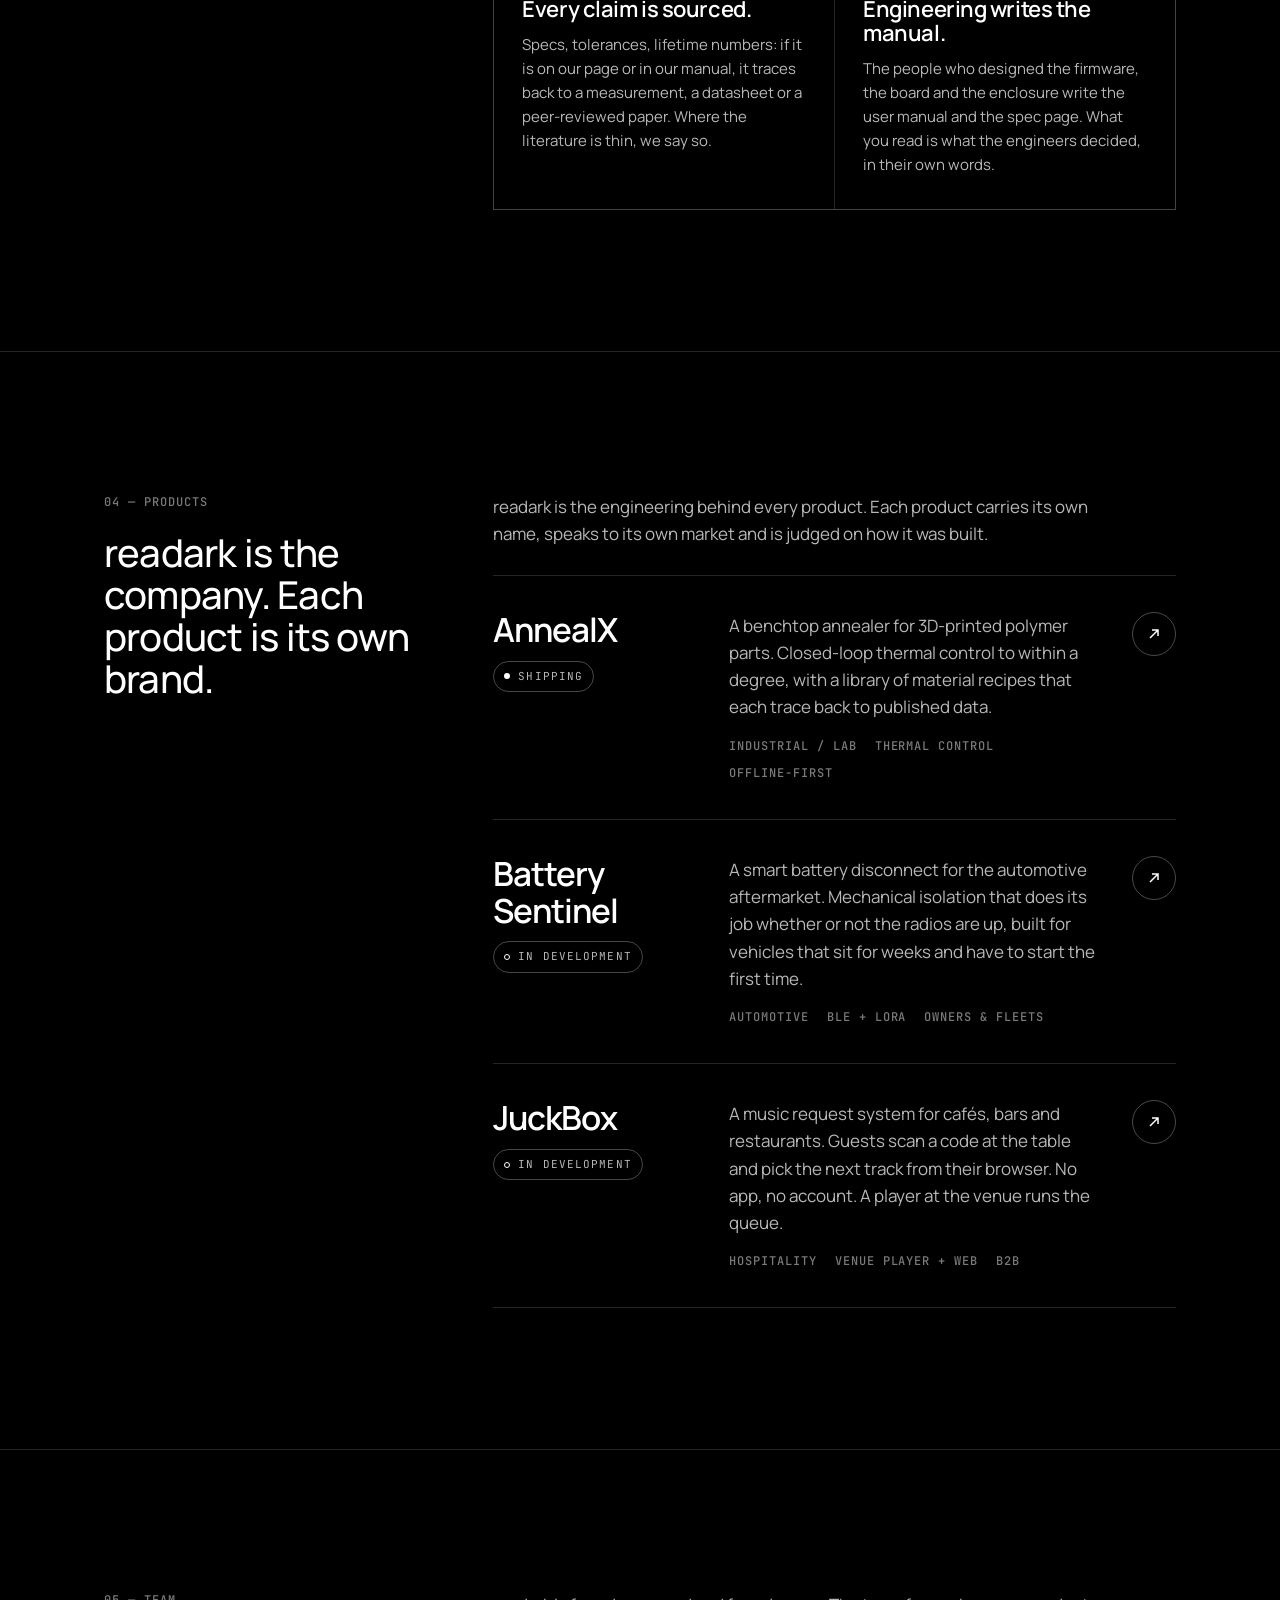
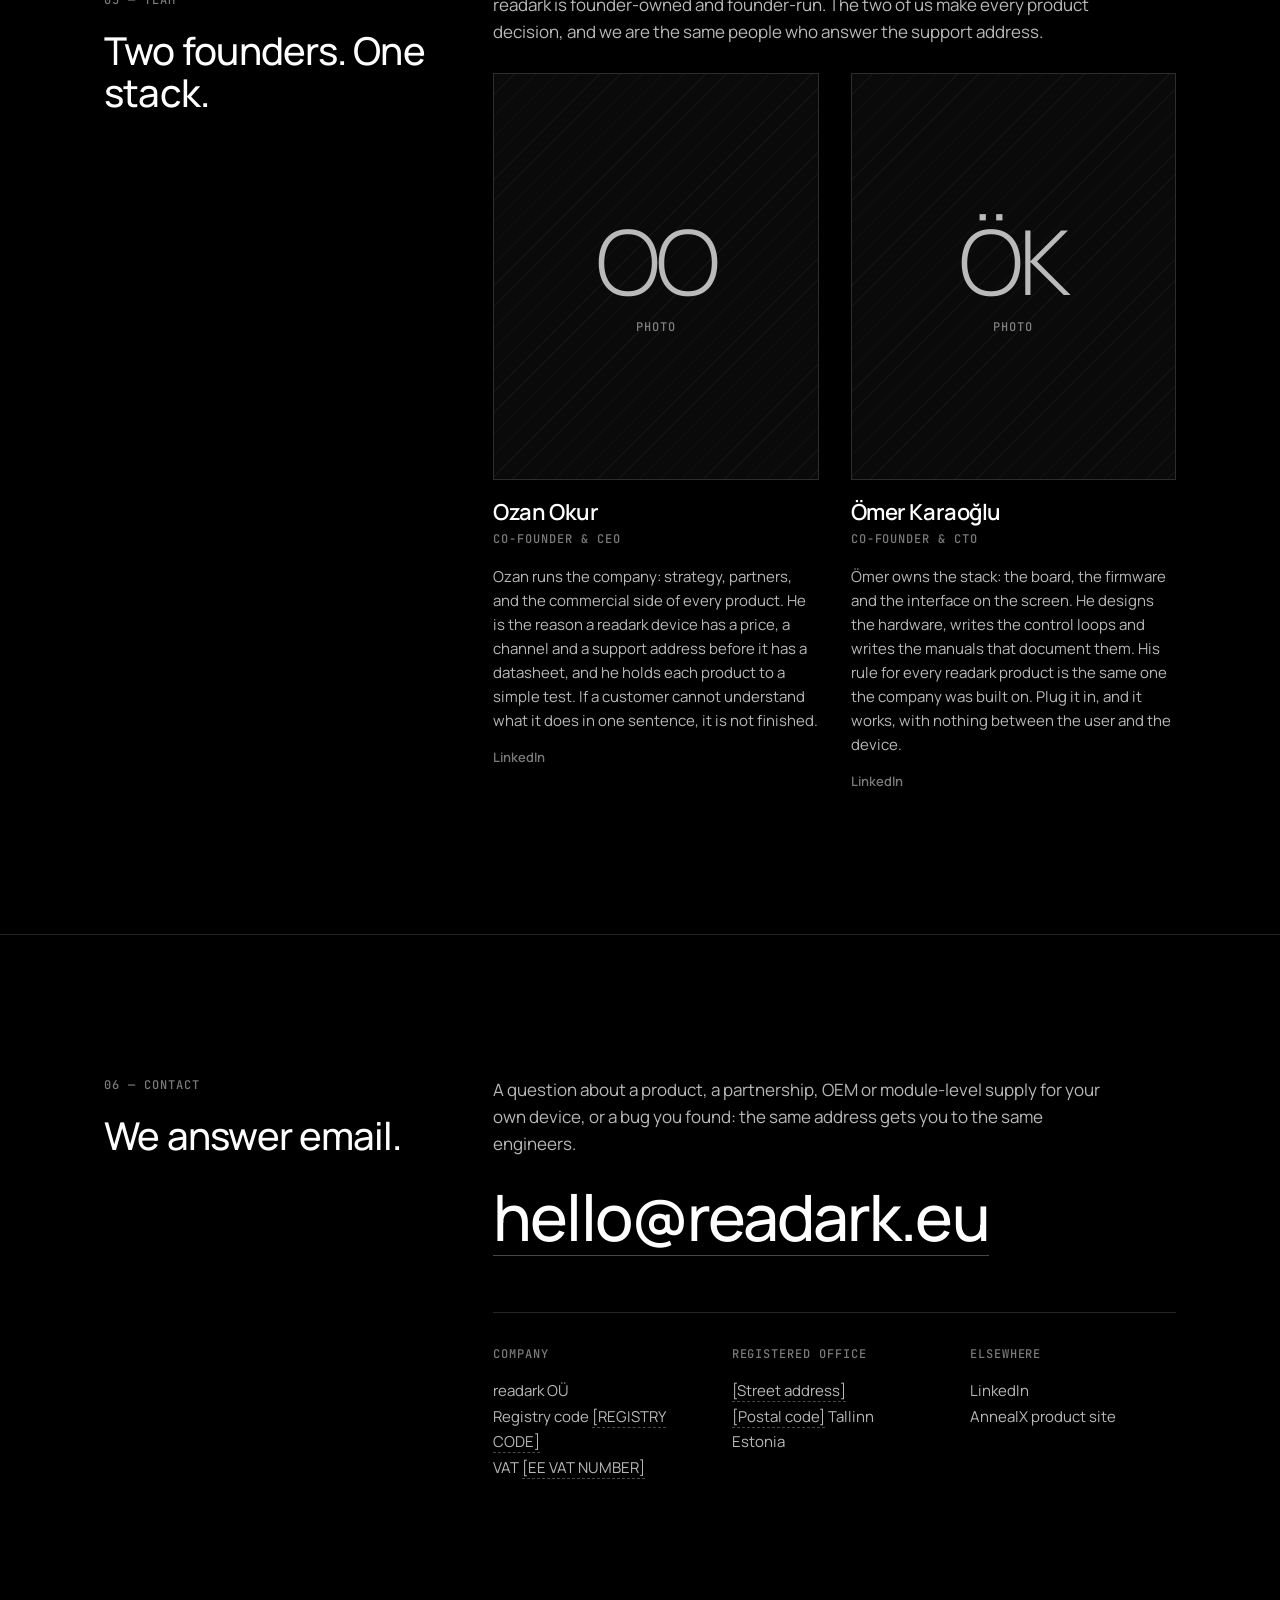
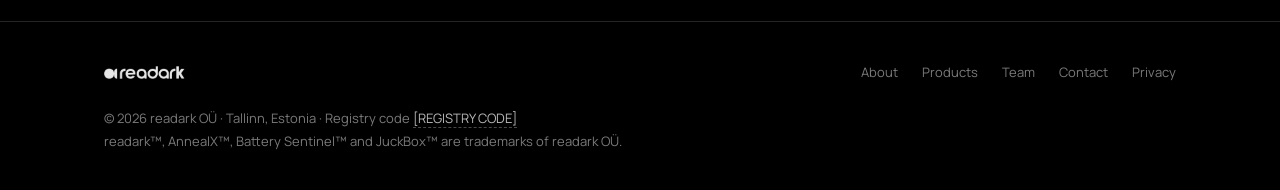
==== commit 3ca6bddf: "Hero mark: high-resolution asset (1530×1202, transparent), sized by height Co-Authored-By: Claude Fa" ====
--- a/index.html
+++ b/index.html
@@ -64,7 +64,7 @@
 
   <!-- ================= HERO ================= -->
   <section class="hero">
-    <div class="hero-mark" aria-hidden="true"><img src="assets/img/mark-white.png" alt="" width="318" height="304"></div>
+    <div class="hero-mark" aria-hidden="true"><img src="assets/img/mark-white.png" alt="" width="1530" height="1202"></div>
     <div class="wrap">
       <h1>Engineering<br><span class="thin">the ideal.</span></h1>
       <div class="hero-sub">
--- a/assets/style.css
+++ b/assets/style.css
@@ -129,10 +129,10 @@
 }
 .hero-mark {
   position: absolute; top: calc(var(--nav-h) + 48px); right: var(--gutter);
-  width: clamp(96px, 14vw, 200px); opacity: 0.92;
+  height: clamp(92px, 13.4vw, 191px); opacity: 0.92;
   pointer-events: none;
 }
-.hero-mark img { width: 100%; height: auto; }
+.hero-mark img { height: 100%; width: auto; }
 .hero h1 {
   font-size: clamp(40px, 7.2vw, 104px);
   font-weight: 500;
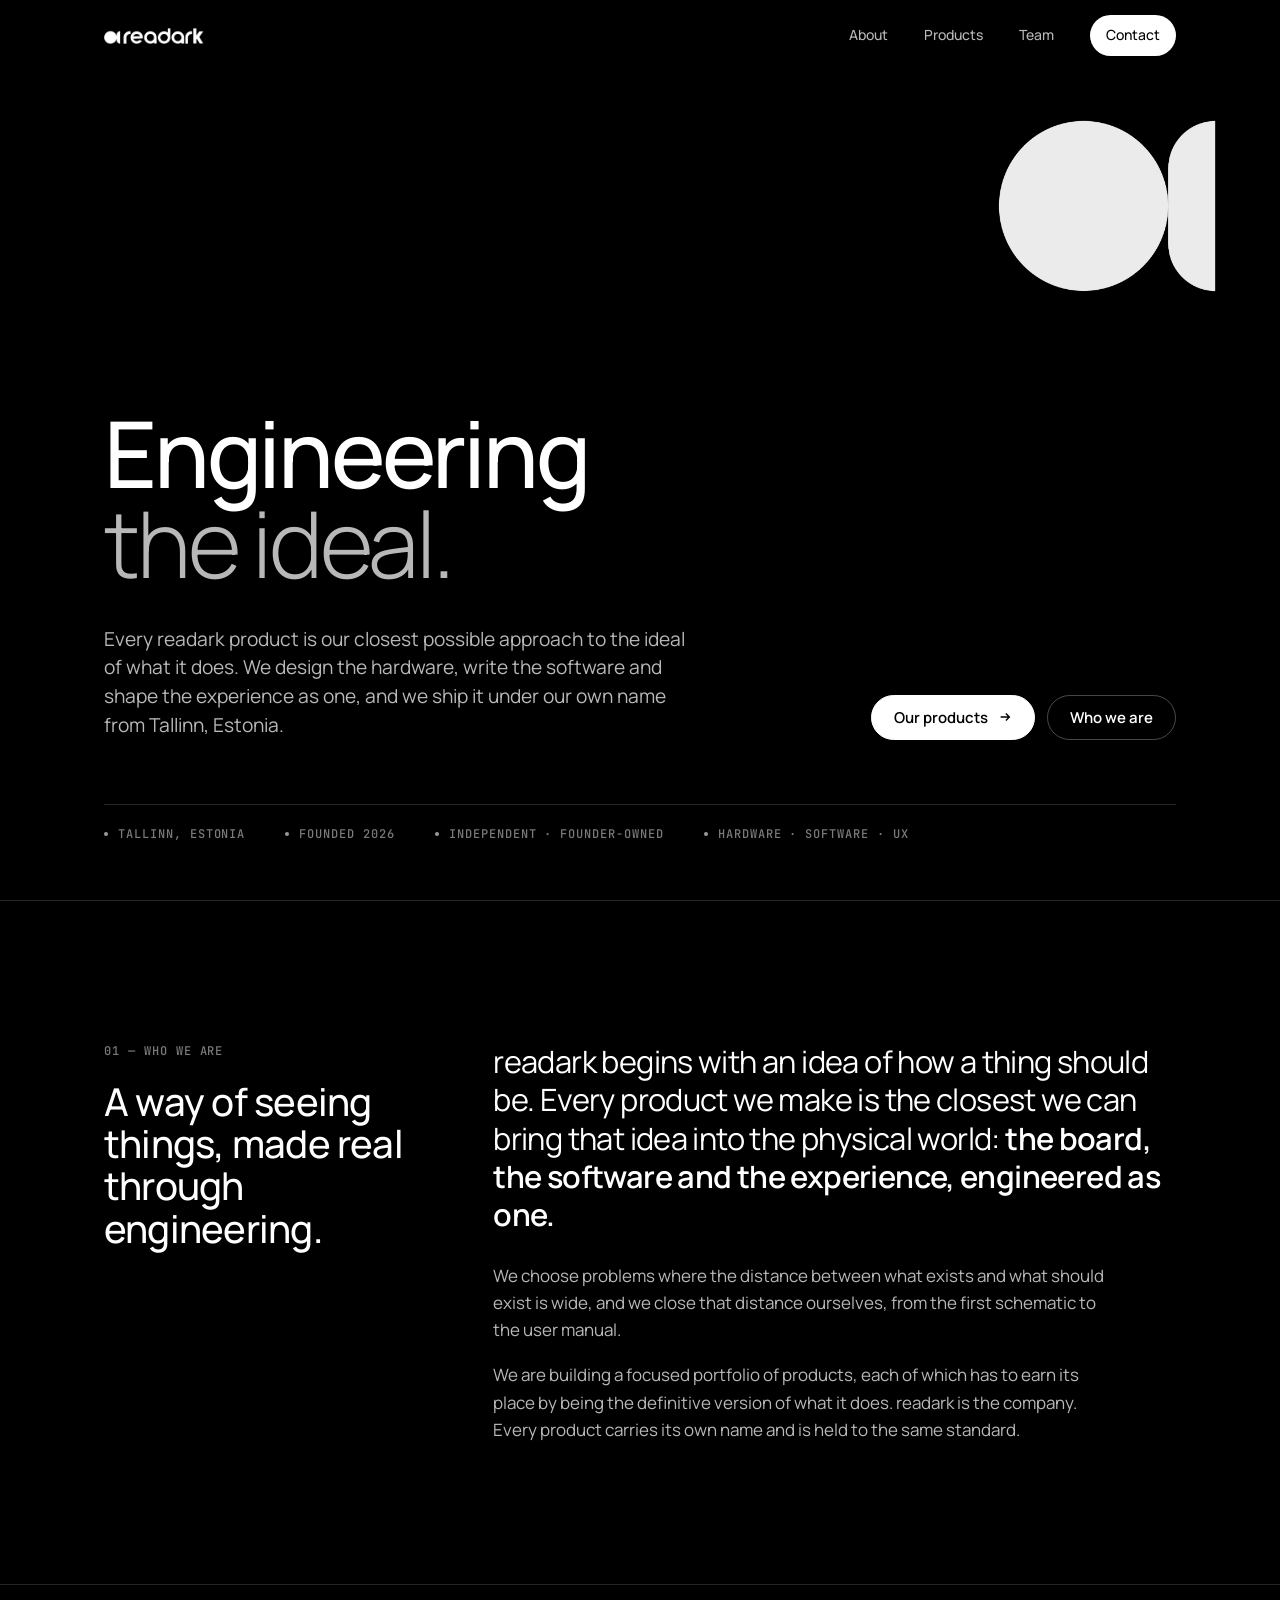
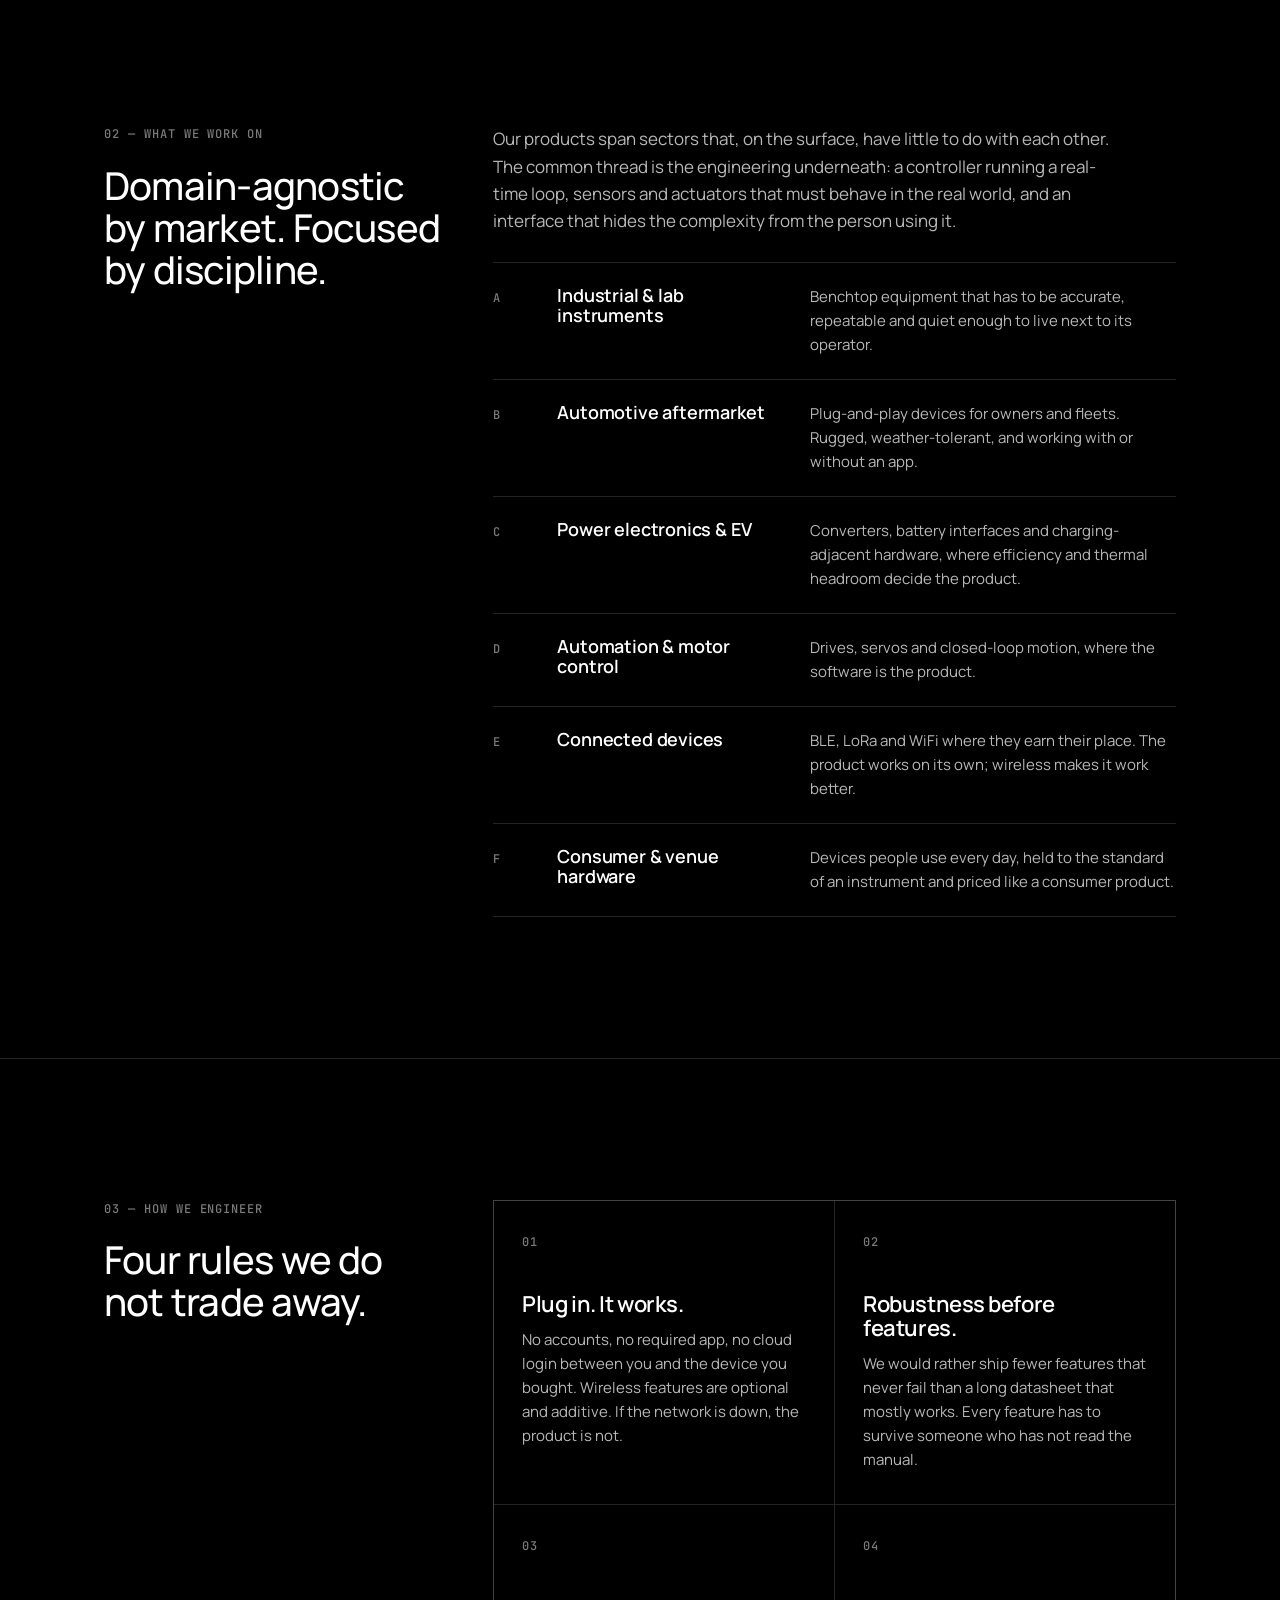
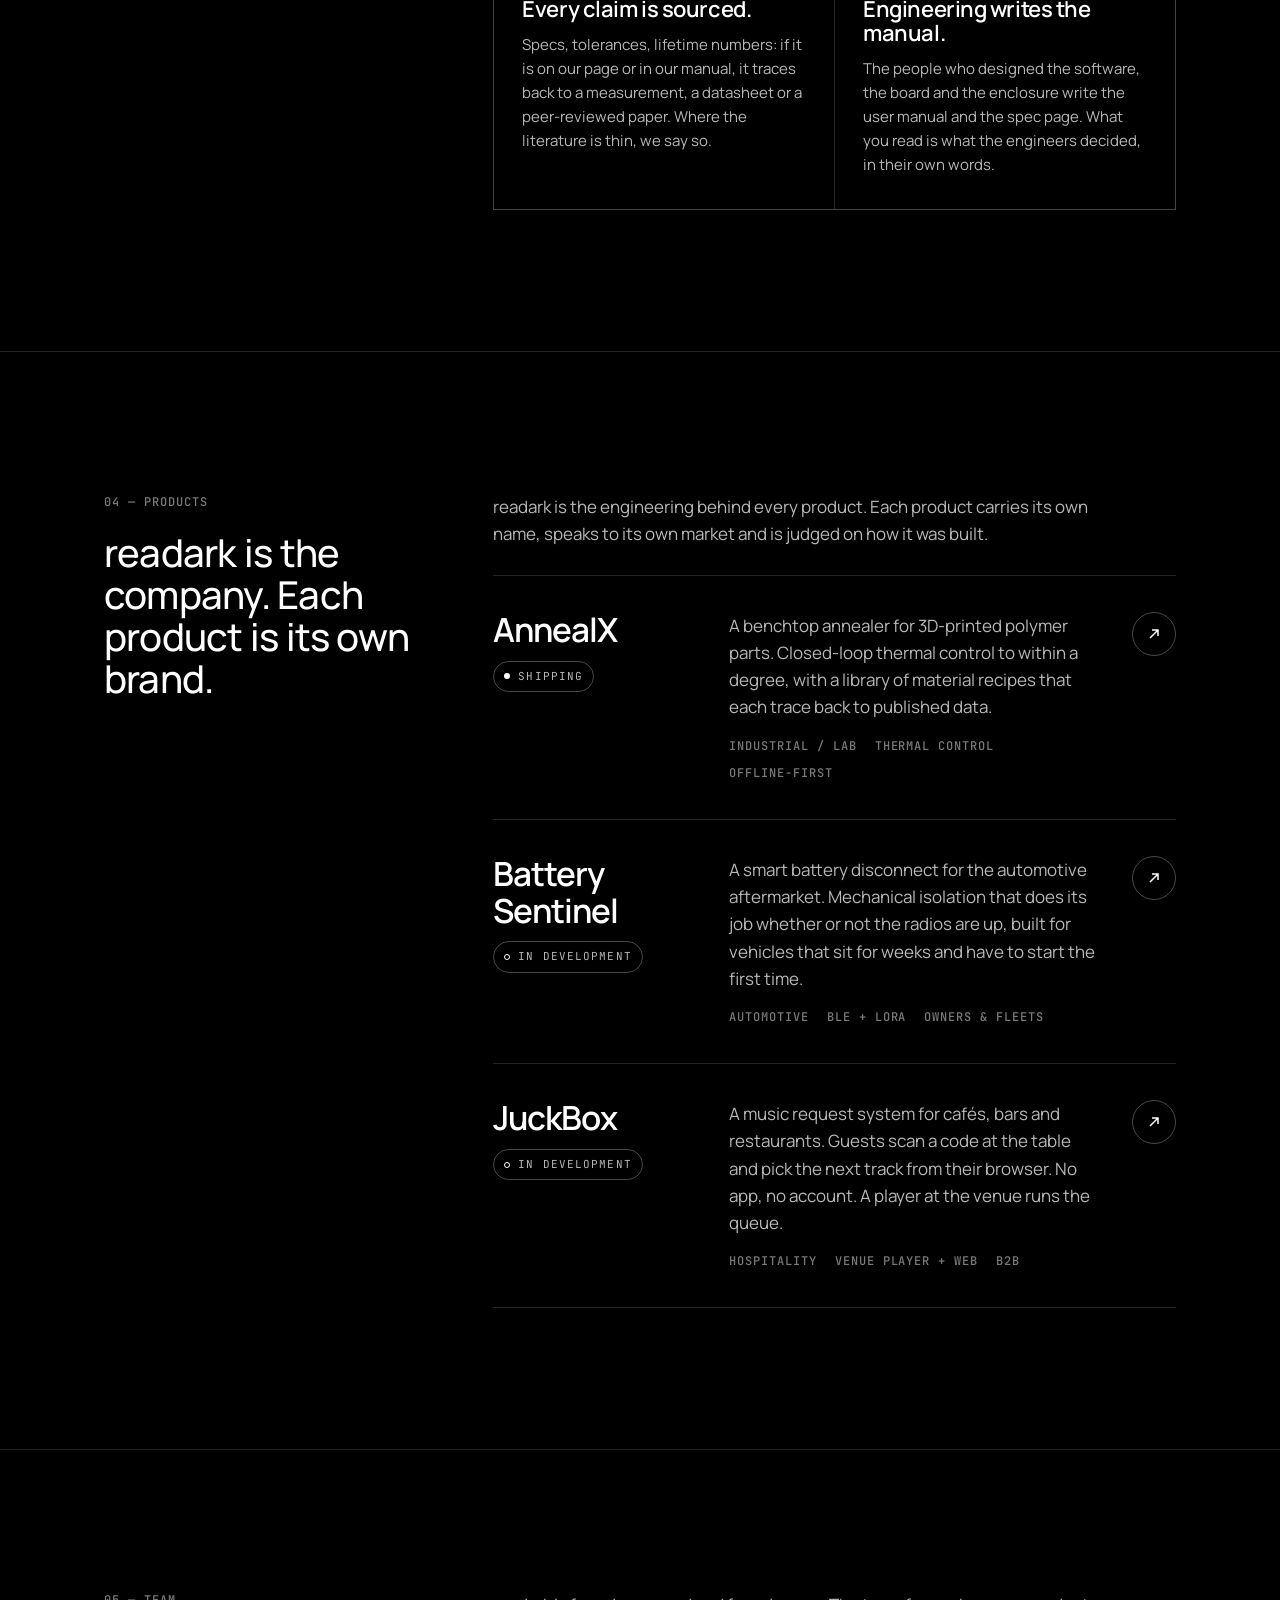
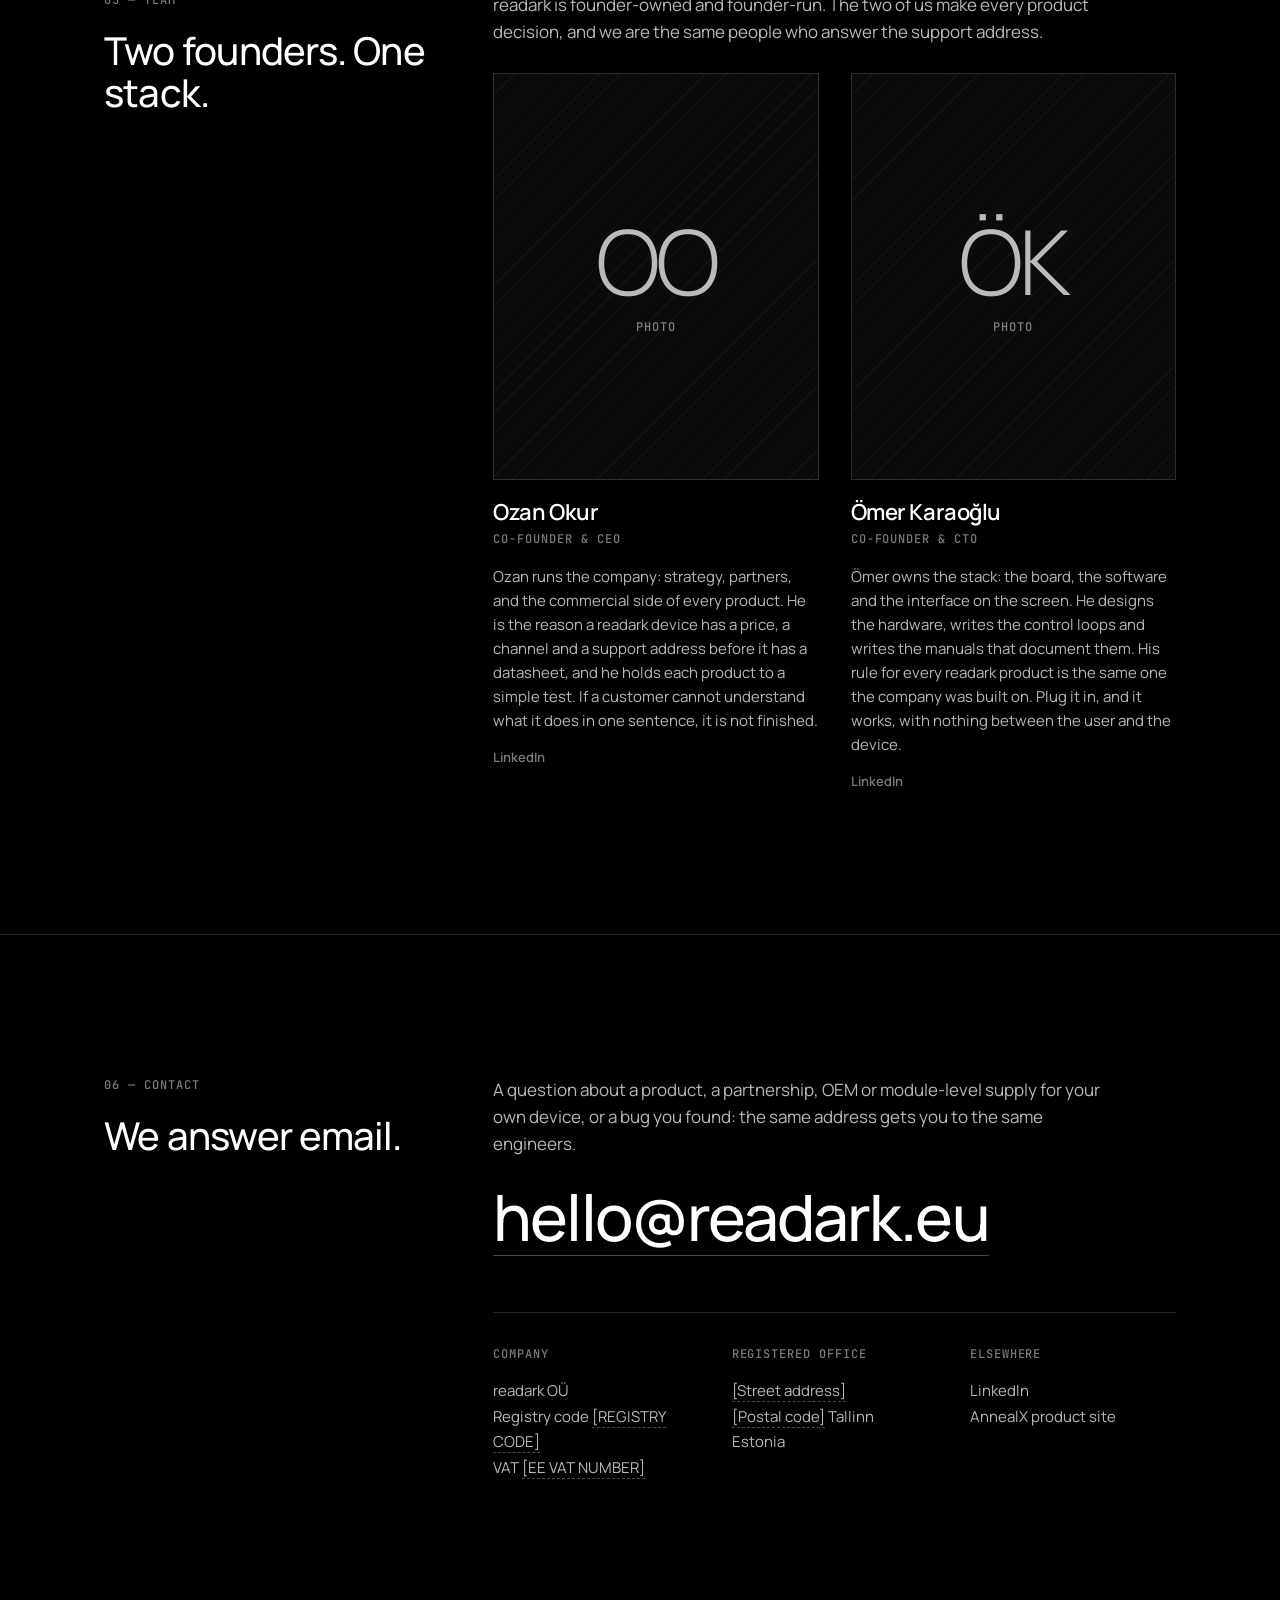
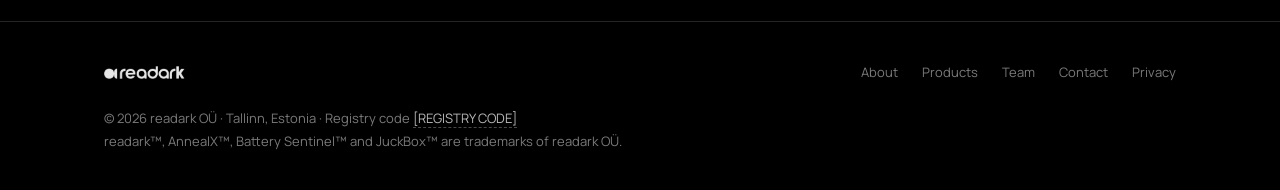
==== commit 1965e8dc: "Copy: say software instead of firmware throughout Co-Authored-By: Claude Fable 5.1 <noreply@anthropi" ====
--- a/index.html
+++ b/index.html
@@ -4,7 +4,7 @@
   <meta charset="utf-8">
   <meta name="viewport" content="width=device-width, initial-scale=1">
   <title>readark — Engineering the ideal</title>
-  <meta name="description" content="readark is an independent engineering company in Tallinn, Estonia. Every product we make is our closest possible approach to the ideal of what it does: hardware, firmware and experience, engineered as one.">
+  <meta name="description" content="readark is an independent engineering company in Tallinn, Estonia. Every product we make is our closest possible approach to the ideal of what it does: hardware, software and experience, engineered as one.">
   <link rel="canonical" href="https://readark.eu/">
   <link rel="icon" href="assets/img/favicon.svg" type="image/svg+xml">
   <meta name="theme-color" content="#000000">
@@ -13,7 +13,7 @@
   <meta property="og:type" content="website">
   <meta property="og:site_name" content="readark">
   <meta property="og:title" content="readark — Engineering the ideal">
-  <meta property="og:description" content="Every readark product is our closest possible approach to the ideal of what it does. Hardware, firmware and experience, engineered as one in Tallinn, Estonia.">
+  <meta property="og:description" content="Every readark product is our closest possible approach to the ideal of what it does. Hardware, software and experience, engineered as one in Tallinn, Estonia.">
   <meta property="og:url" content="https://readark.eu/">
   <meta property="og:image" content="https://readark.eu/assets/img/og.png">
   <meta property="og:image:width" content="1200">
@@ -68,7 +68,7 @@
     <div class="wrap">
       <h1>Engineering<br><span class="thin">the ideal.</span></h1>
       <div class="hero-sub">
-        <p>Every readark product is our closest possible approach to the ideal of what it does. We design the hardware, write the firmware and shape the experience as one, and we ship it under our own name from Tallinn, Estonia.</p>
+        <p>Every readark product is our closest possible approach to the ideal of what it does. We design the hardware, write the software and shape the experience as one, and we ship it under our own name from Tallinn, Estonia.</p>
         <div class="hero-actions">
           <a class="btn btn-solid" href="#products">Our products
             <svg viewBox="0 0 16 16" fill="none" stroke="currentColor" stroke-width="1.6"><path d="M3 8h10M9 4l4 4-4 4"/></svg>
@@ -80,7 +80,7 @@
         <span><i></i>Tallinn, Estonia</span>
         <span><i></i>Founded 2026</span>
         <span><i></i>Independent · founder-owned</span>
-        <span><i></i>Hardware · Firmware · UX</span>
+        <span><i></i>Hardware · Software · UX</span>
       </div>
     </div>
   </section>
@@ -93,7 +93,7 @@
         <h2>A way of seeing things, made real through engineering.</h2>
       </div>
       <div class="section-body">
-        <p class="lede reveal">readark begins with an idea of how a thing should be. Every product we make is the closest we can bring that idea into the physical world: <strong>the board, the firmware and the experience, engineered as one.</strong></p>
+        <p class="lede reveal">readark begins with an idea of how a thing should be. Every product we make is the closest we can bring that idea into the physical world: <strong>the board, the software and the experience, engineered as one.</strong></p>
         <p class="body reveal">We choose problems where the distance between what exists and what should exist is wide, and we close that distance ourselves, from the first schematic to the user manual.</p>
         <p class="body reveal">We are building a focused portfolio of products, each of which has to earn its place by being the definitive version of what it does. readark is the company. Every product carries its own name and is held to the same standard.</p>
       </div>
@@ -113,7 +113,7 @@
           <li><span class="mono">A</span><h4>Industrial &amp; lab instruments</h4><p>Benchtop equipment that has to be accurate, repeatable and quiet enough to live next to its operator.</p></li>
           <li><span class="mono">B</span><h4>Automotive aftermarket</h4><p>Plug-and-play devices for owners and fleets. Rugged, weather-tolerant, and working with or without an app.</p></li>
           <li><span class="mono">C</span><h4>Power electronics &amp; EV</h4><p>Converters, battery interfaces and charging-adjacent hardware, where efficiency and thermal headroom decide the product.</p></li>
-          <li><span class="mono">D</span><h4>Automation &amp; motor control</h4><p>Drives, servos and closed-loop motion, where the firmware is the product.</p></li>
+          <li><span class="mono">D</span><h4>Automation &amp; motor control</h4><p>Drives, servos and closed-loop motion, where the software is the product.</p></li>
           <li><span class="mono">E</span><h4>Connected devices</h4><p>BLE, LoRa and WiFi where they earn their place. The product works on its own; wireless makes it work better.</p></li>
           <li><span class="mono">F</span><h4>Consumer &amp; venue hardware</h4><p>Devices people use every day, held to the standard of an instrument and priced like a consumer product.</p></li>
         </ul>
@@ -148,7 +148,7 @@
           <li>
             <span class="mono">04</span>
             <h4>Engineering writes the manual.</h4>
-            <p>The people who designed the firmware, the board and the enclosure write the user manual and the spec page. What you read is what the engineers decided, in their own words.</p>
+            <p>The people who designed the software, the board and the enclosure write the user manual and the spec page. What you read is what the engineers decided, in their own words.</p>
           </li>
         </ul>
       </div>
@@ -252,7 +252,7 @@
               <figcaption>
                 <h3>Ömer Karaoğlu</h3>
                 <span class="role mono">Co-founder &amp; CTO</span>
-                <p class="bio">Ömer owns the stack: the board, the firmware and the interface on the screen. He designs the hardware, writes the control loops and writes the manuals that document them. His rule for every readark product is the same one the company was built on. Plug it in, and it works, with nothing between the user and the device.</p>
+                <p class="bio">Ömer owns the stack: the board, the software and the interface on the screen. He designs the hardware, writes the control loops and writes the manuals that document them. His rule for every readark product is the same one the company was built on. Plug it in, and it works, with nothing between the user and the device.</p>
                 <div class="links">
                   <a href="https://www.linkedin.com/in/PLACEHOLDER" class="ph" rel="me noopener" target="_blank">LinkedIn</a>
                 </div>
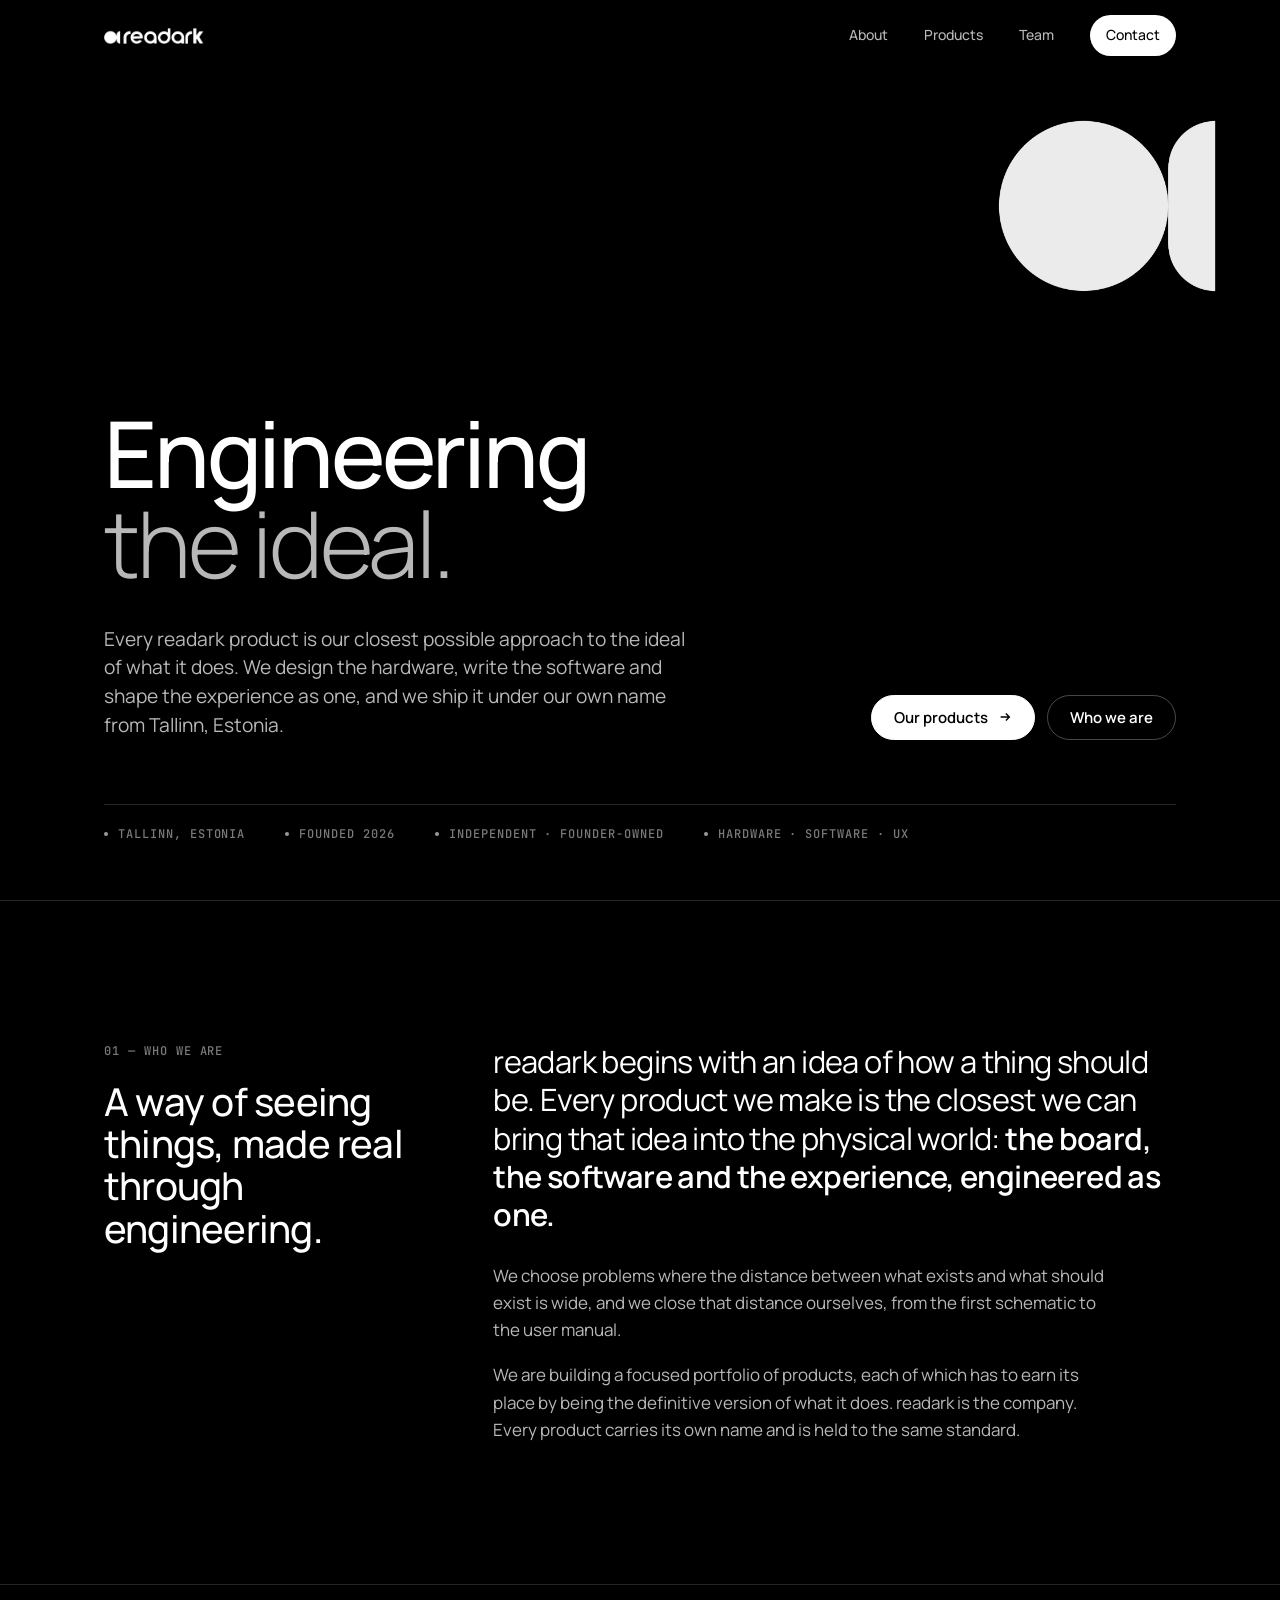
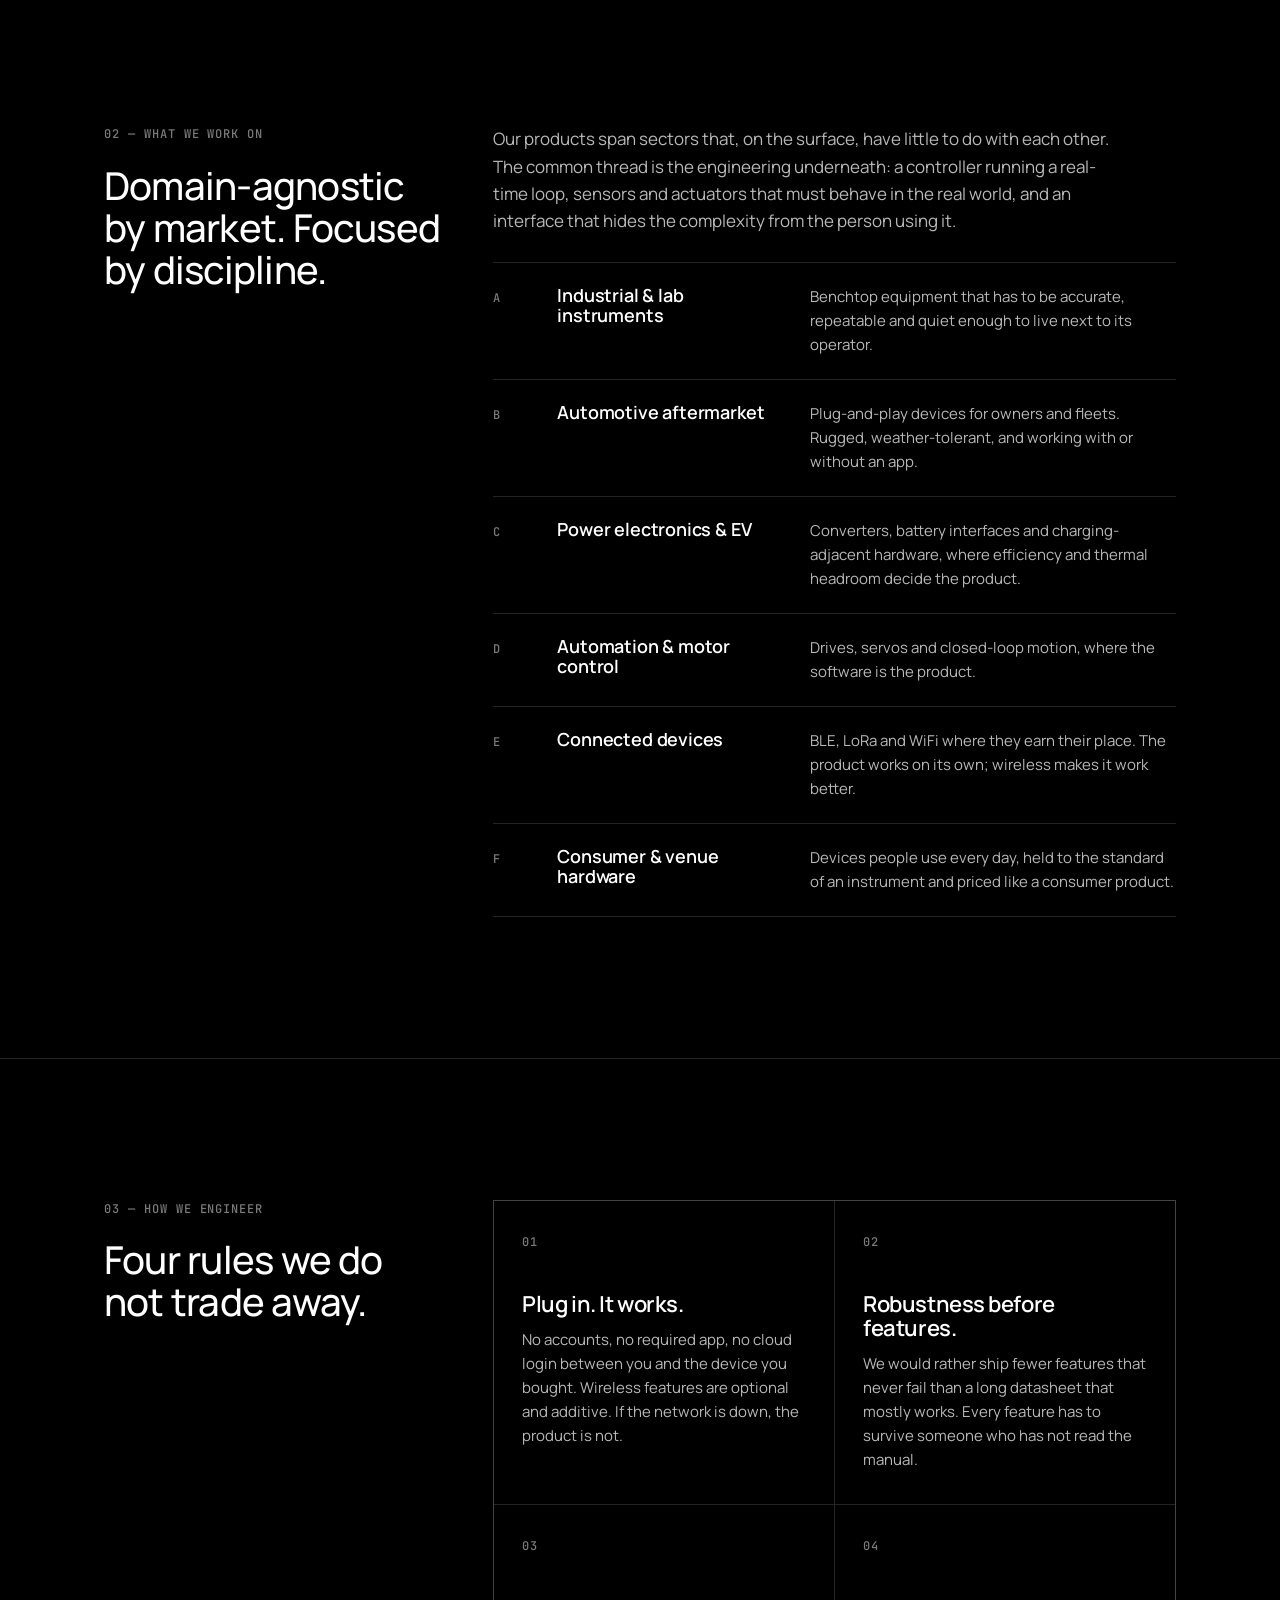
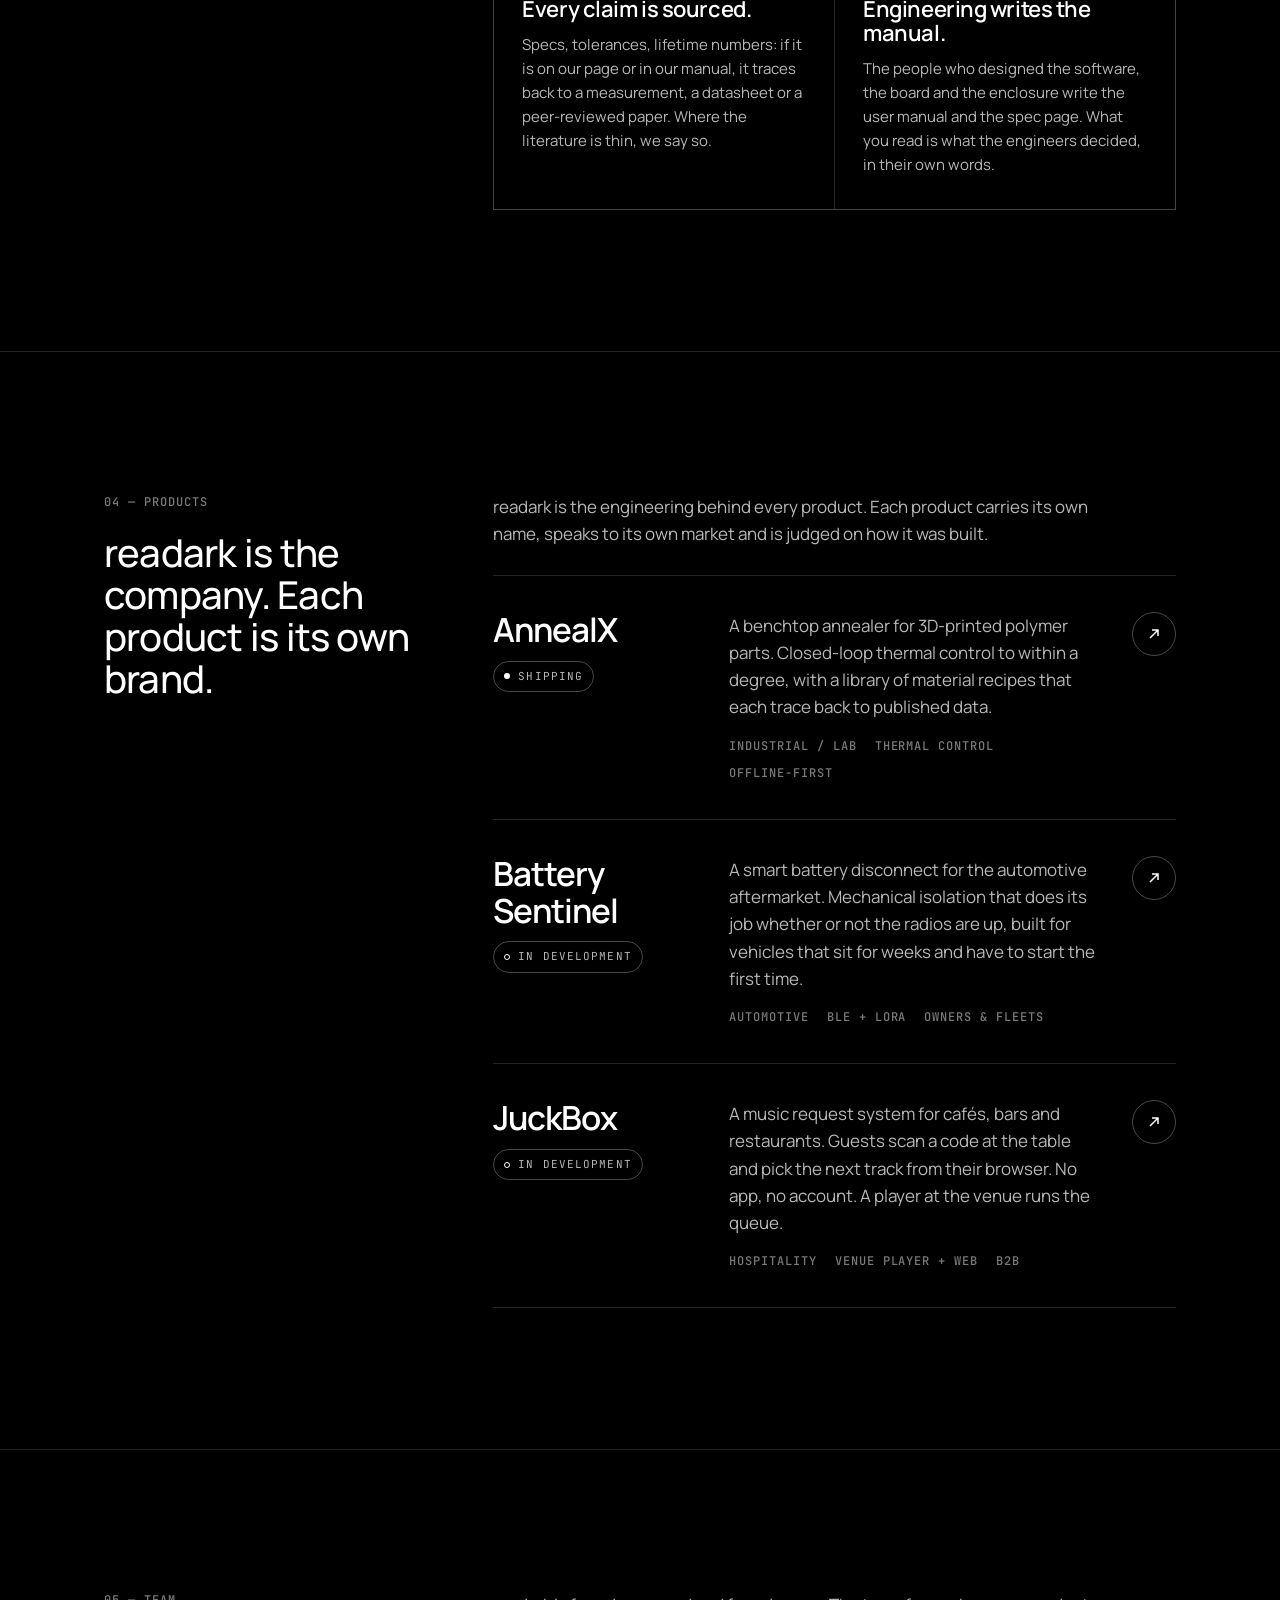
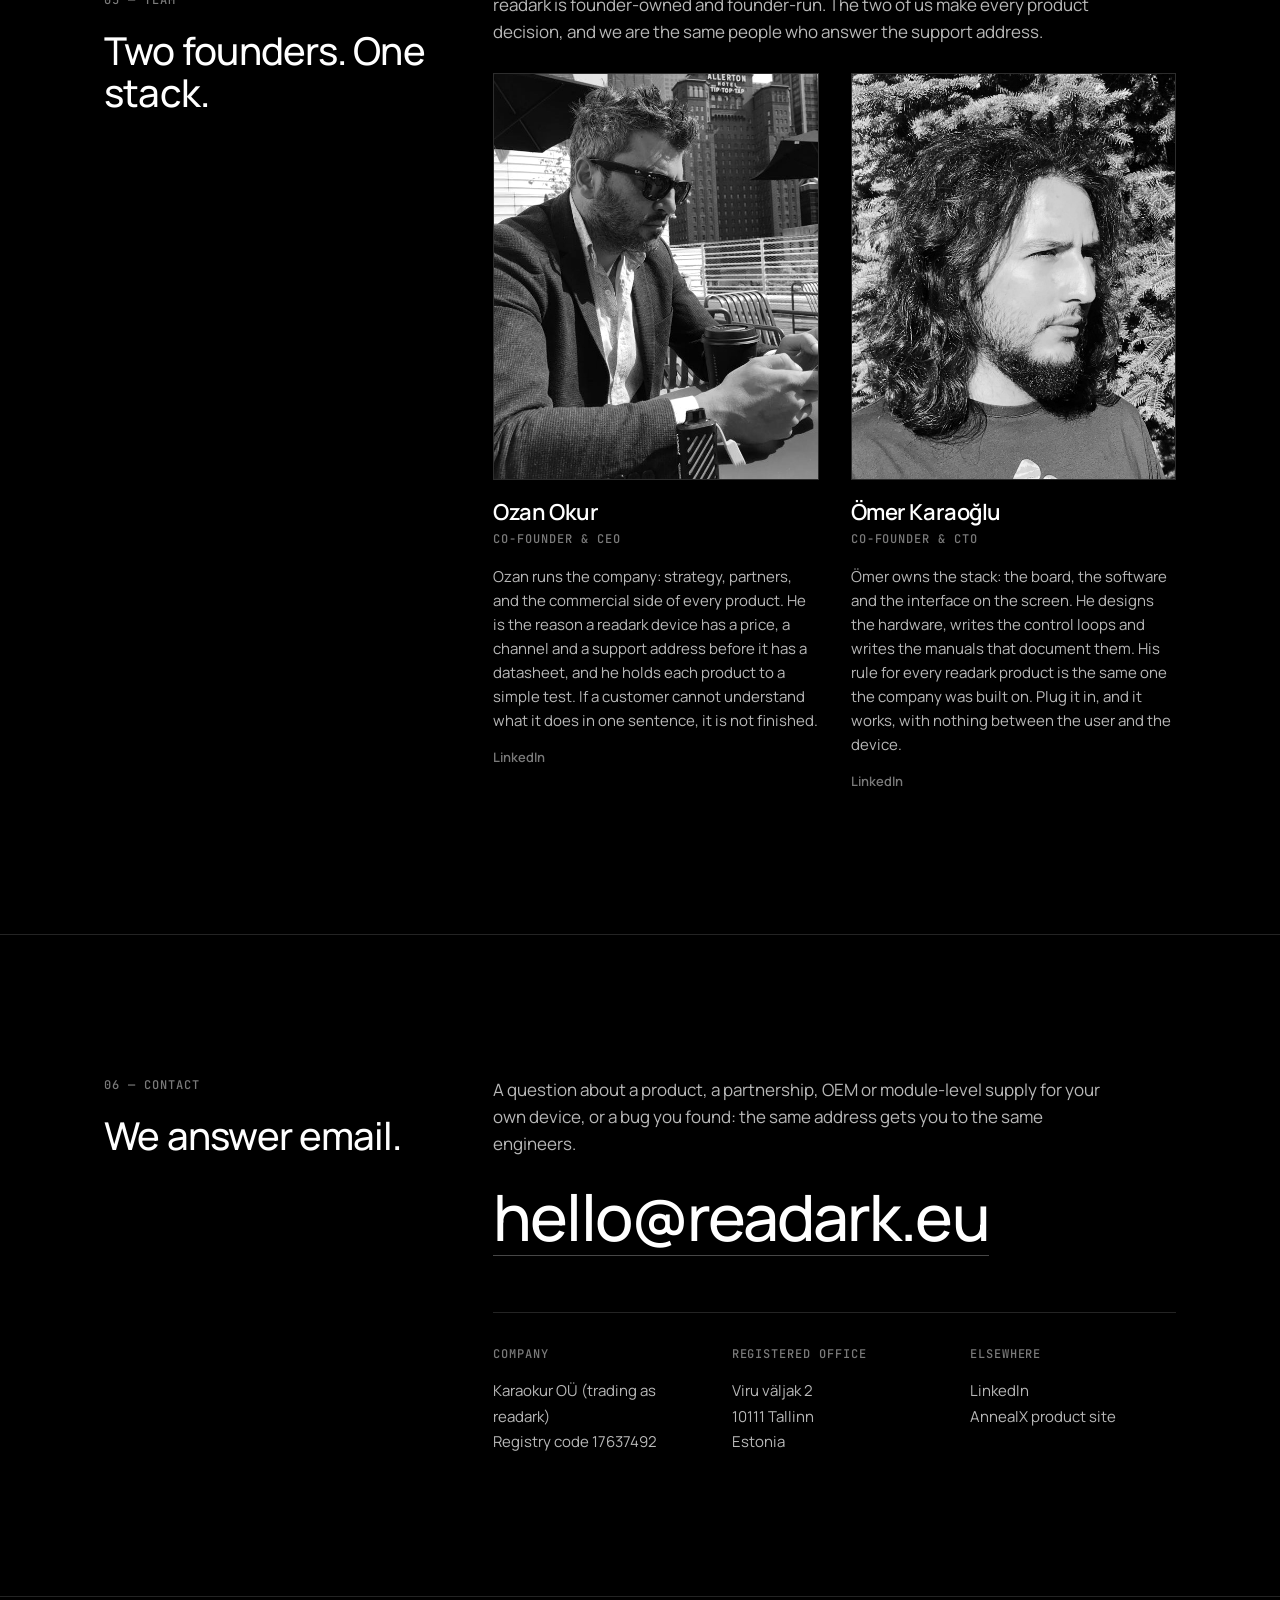
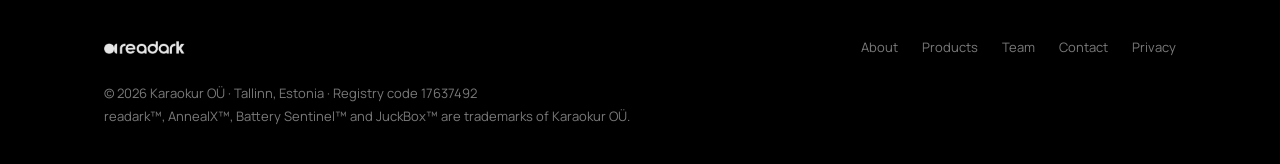
==== commit 7dc2350d: "Company details: Karaokur OÜ legal name, registry code, address, founder links and photos readark st" ====
--- a/index.html
+++ b/index.html
@@ -6,7 +6,10 @@
   <title>readark — Engineering the ideal</title>
   <meta name="description" content="readark is an independent engineering company in Tallinn, Estonia. Every product we make is our closest possible approach to the ideal of what it does: hardware, software and experience, engineered as one.">
   <link rel="canonical" href="https://readark.eu/">
-  <link rel="icon" href="assets/img/favicon.svg" type="image/svg+xml">
+  <link rel="icon" type="image/png" sizes="32x32" href="assets/img/favicon-32.png">
+  <link rel="icon" type="image/png" sizes="16x16" href="assets/img/favicon-16.png">
+  <link rel="icon" type="image/png" sizes="192x192" href="assets/img/icon-192.png">
+  <link rel="apple-touch-icon" sizes="180x180" href="assets/img/apple-touch-icon.png">
   <meta name="theme-color" content="#000000">
 
   <!-- Open Graph / LinkedIn -->
@@ -27,12 +30,12 @@
     "@context": "https://schema.org",
     "@type": "Organization",
     "name": "readark",
-    "legalName": "readark OÜ",
+    "legalName": "Karaokur OÜ",
     "url": "https://readark.eu/",
     "logo": "https://readark.eu/assets/img/readark-white.png",
     "email": "hello@readark.eu",
     "foundingDate": "2026",
-    "address": { "@type": "PostalAddress", "addressLocality": "Tallinn", "addressCountry": "EE" },
+    "address": { "@type": "PostalAddress", "streetAddress": "Viru väljak 2", "addressLocality": "Tallinn", "postalCode": "10111", "addressCountry": "EE" },
     "founder": [
       { "@type": "Person", "name": "Ozan Okur", "jobTitle": "Co-founder & CEO" },
       { "@type": "Person", "name": "Ömer Karaoğlu", "jobTitle": "Co-founder & CTO" }
@@ -221,19 +224,14 @@
           <article class="person">
             <figure>
               <div class="portrait">
-                <!-- PHOTO PLACEHOLDER: replace the div below with
-                     <img src="../assets/img/ozan-okur.jpg" alt="Ozan Okur"> -->
-                <div class="placeholder" role="img" aria-label="Portrait of Ozan Okur (placeholder)">
-                  <span class="initials">OO</span>
-                  <span class="mono">Photo</span>
-                </div>
+                <img src="assets/img/ozan-okur.jpg" alt="Ozan Okur" width="769" height="769" loading="lazy" decoding="async">
               </div>
               <figcaption>
                 <h3>Ozan Okur</h3>
                 <span class="role mono">Co-founder &amp; CEO</span>
                 <p class="bio">Ozan runs the company: strategy, partners, and the commercial side of every product. He is the reason a readark device has a price, a channel and a support address before it has a datasheet, and he holds each product to a simple test. If a customer cannot understand what it does in one sentence, it is not finished.</p>
                 <div class="links">
-                  <a href="https://www.linkedin.com/in/PLACEHOLDER" class="ph" rel="me noopener" target="_blank">LinkedIn</a>
+                  <a href="https://www.linkedin.com/in/ozan-okur-6827383a/" rel="me noopener" target="_blank">LinkedIn</a>
                 </div>
               </figcaption>
             </figure>
@@ -242,19 +240,14 @@
           <article class="person">
             <figure>
               <div class="portrait">
-                <!-- PHOTO PLACEHOLDER: replace the div below with
-                     <img src="../assets/img/omer-karaoglu.jpg" alt="Ömer Karaoğlu"> -->
-                <div class="placeholder" role="img" aria-label="Portrait of Ömer Karaoğlu (placeholder)">
-                  <span class="initials">ÖK</span>
-                  <span class="mono">Photo</span>
-                </div>
+                <img src="assets/img/omer-karaoglu.jpg" alt="Ömer Karaoğlu" width="800" height="800" loading="lazy" decoding="async">
               </div>
               <figcaption>
                 <h3>Ömer Karaoğlu</h3>
                 <span class="role mono">Co-founder &amp; CTO</span>
                 <p class="bio">Ömer owns the stack: the board, the software and the interface on the screen. He designs the hardware, writes the control loops and writes the manuals that document them. His rule for every readark product is the same one the company was built on. Plug it in, and it works, with nothing between the user and the device.</p>
                 <div class="links">
-                  <a href="https://www.linkedin.com/in/PLACEHOLDER" class="ph" rel="me noopener" target="_blank">LinkedIn</a>
+                  <a href="https://www.linkedin.com/in/omer-karaoglu/" rel="me noopener" target="_blank">LinkedIn</a>
                 </div>
               </figcaption>
             </figure>
@@ -280,16 +273,15 @@
           <div>
             <span class="mono">Company</span>
             <address>
-              readark OÜ<br>
-              Registry code <span class="ph">[REGISTRY CODE]</span><br>
-              VAT <span class="ph">[EE VAT NUMBER]</span>
+              Karaokur OÜ (trading as readark)<br>
+              Registry code 17637492
             </address>
           </div>
           <div>
             <span class="mono">Registered office</span>
             <address>
-              <span class="ph">[Street address]</span><br>
-              <span class="ph">[Postal code]</span> Tallinn<br>
+              Viru väljak 2<br>
+              10111 Tallinn<br>
               Estonia
             </address>
           </div>
@@ -320,8 +312,8 @@
       </nav>
     </div>
     <p class="legal">
-      © <span id="year">2026</span> readark OÜ · Tallinn, Estonia · Registry code <span class="ph">[REGISTRY CODE]</span><br>
-      readark™, AnnealX™, Battery Sentinel™ and JuckBox™ are trademarks of readark OÜ.
+      © <span id="year">2026</span> Karaokur OÜ · Tallinn, Estonia · Registry code 17637492<br>
+      readark™, AnnealX™, Battery Sentinel™ and JuckBox™ are trademarks of Karaokur OÜ.
     </p>
   </div>
 </footer>
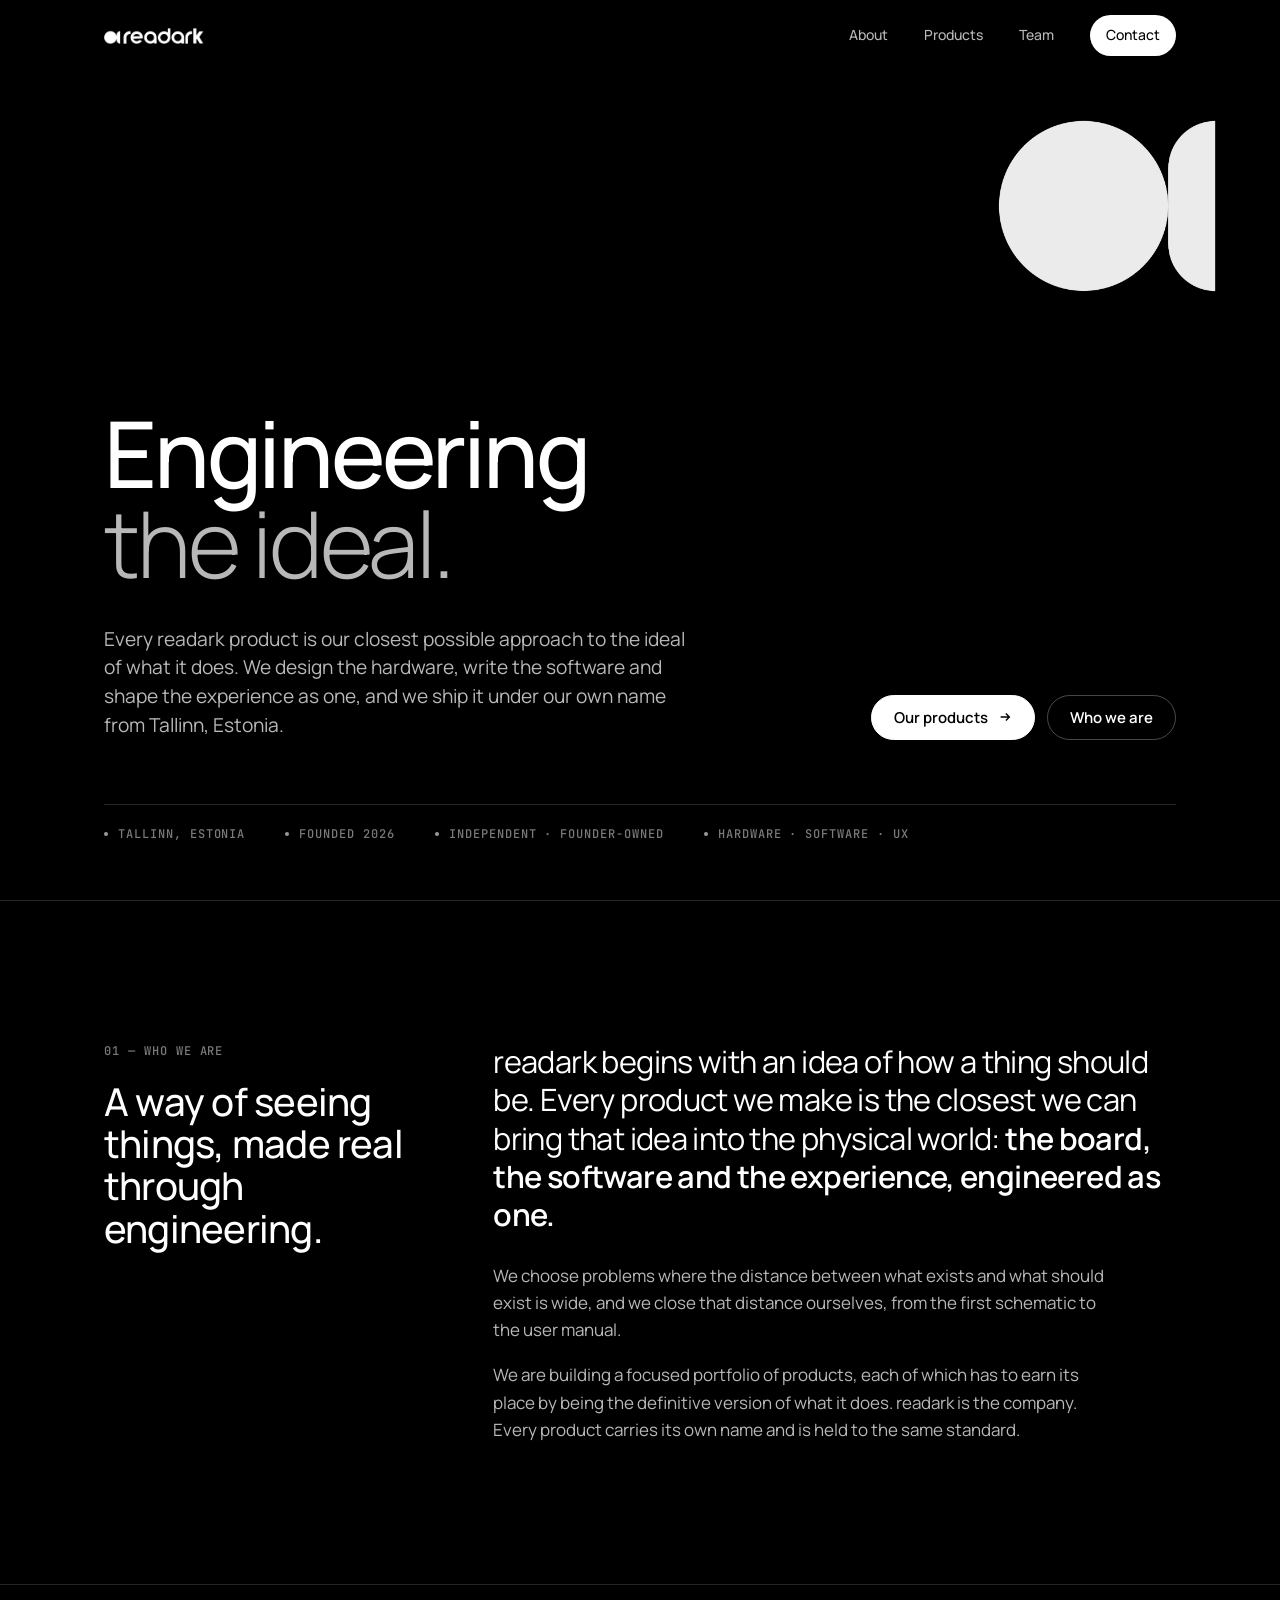
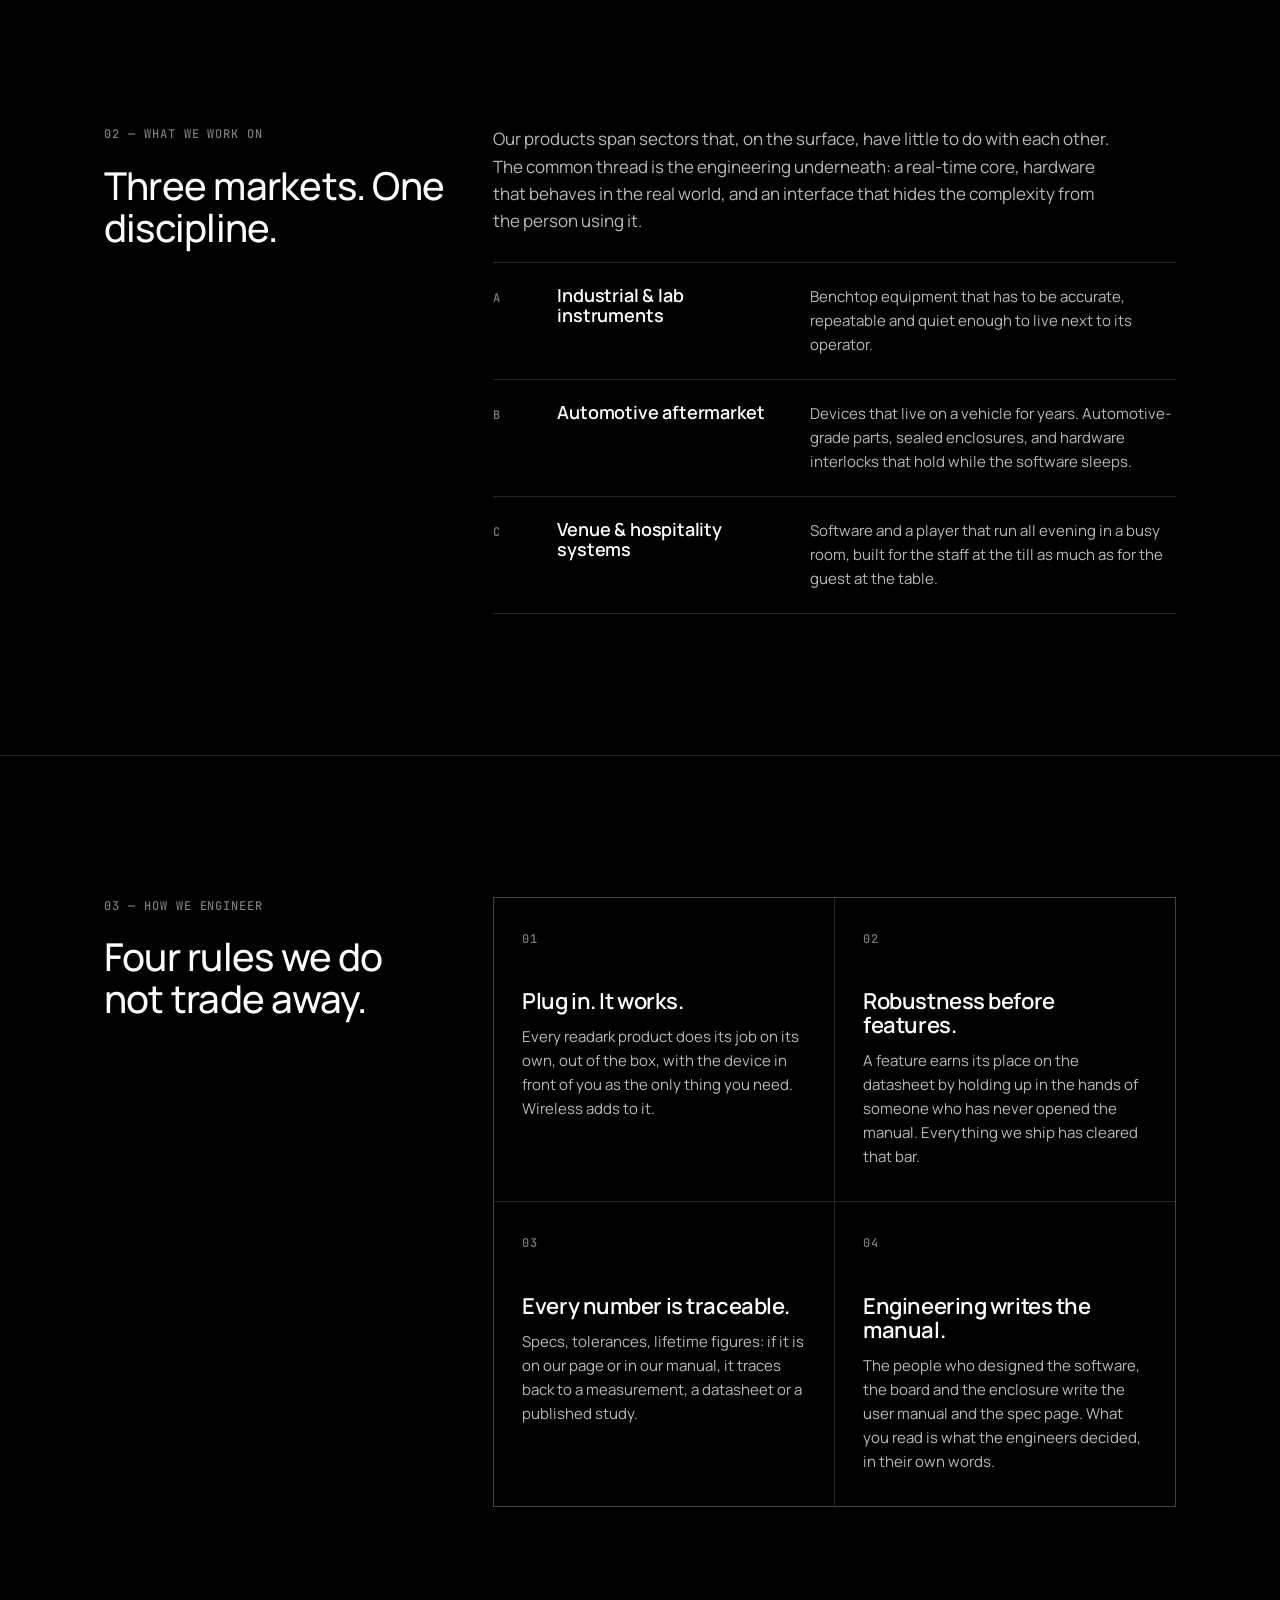
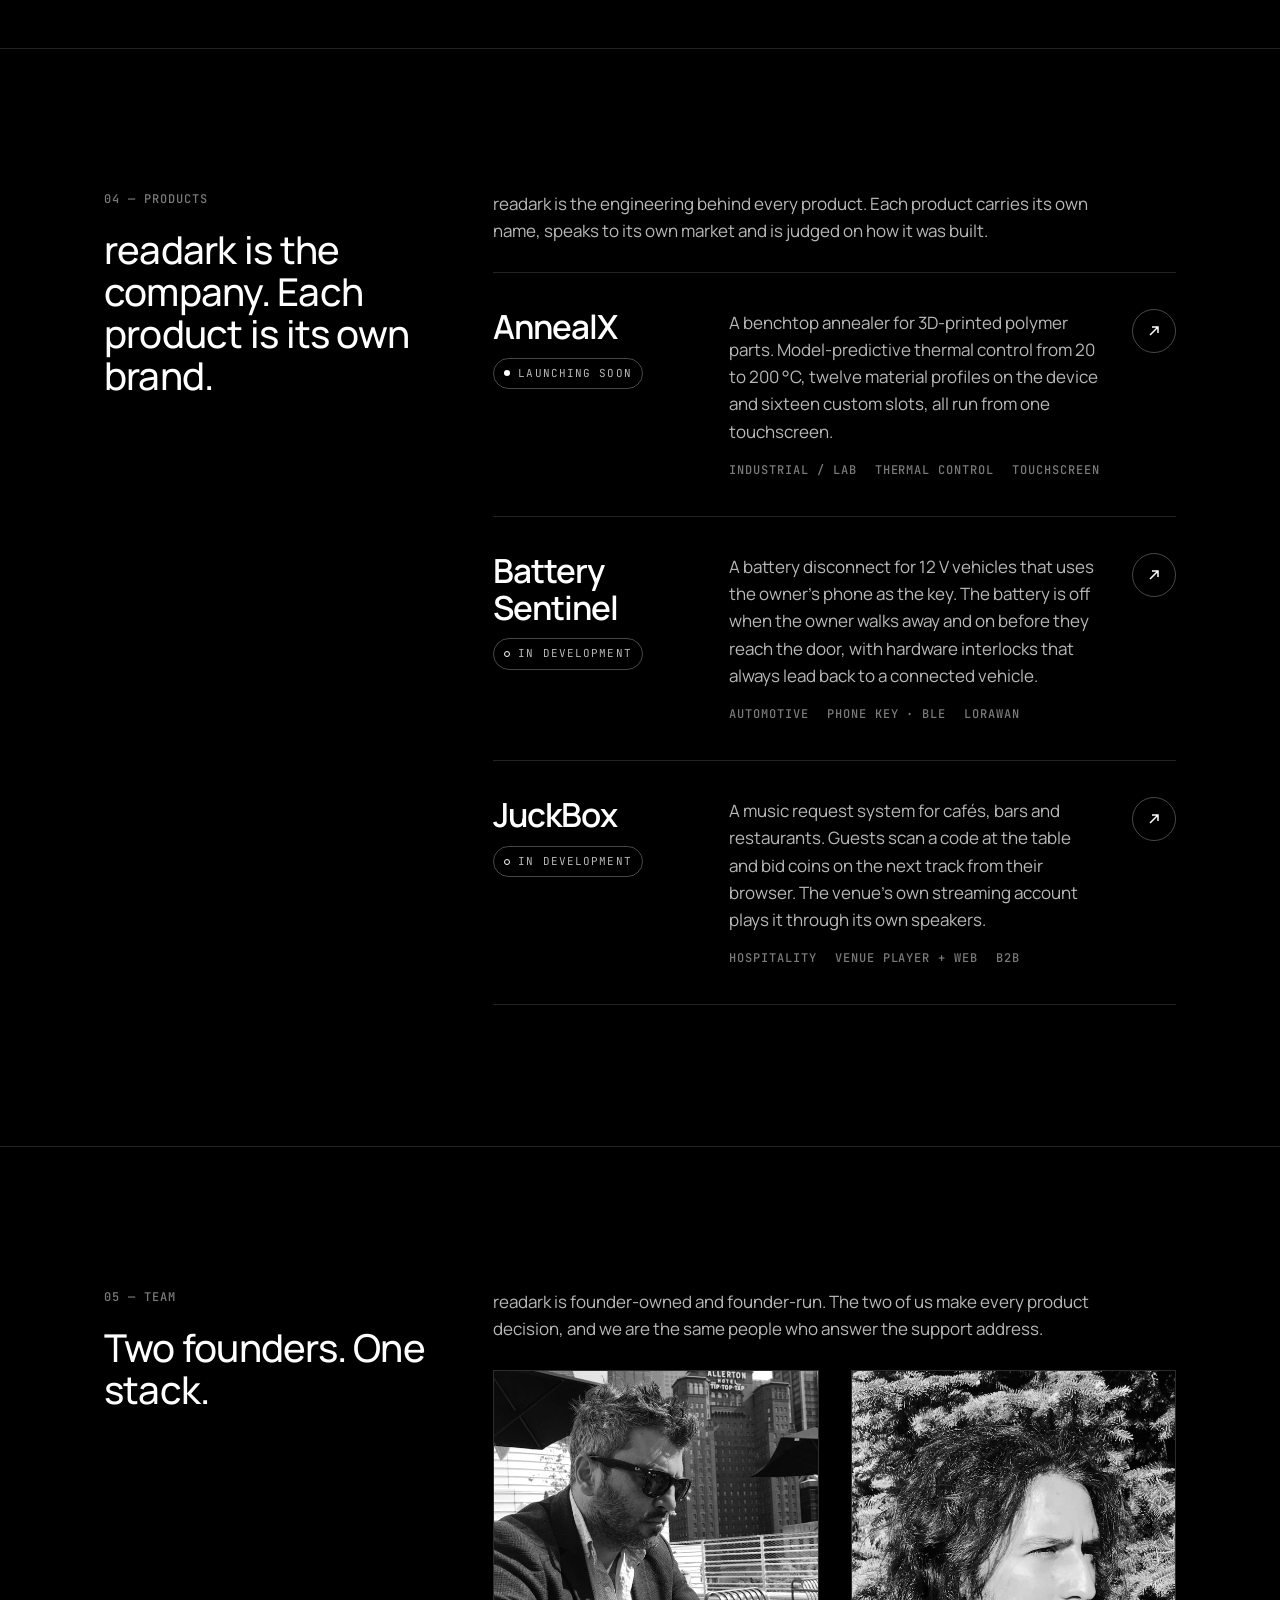
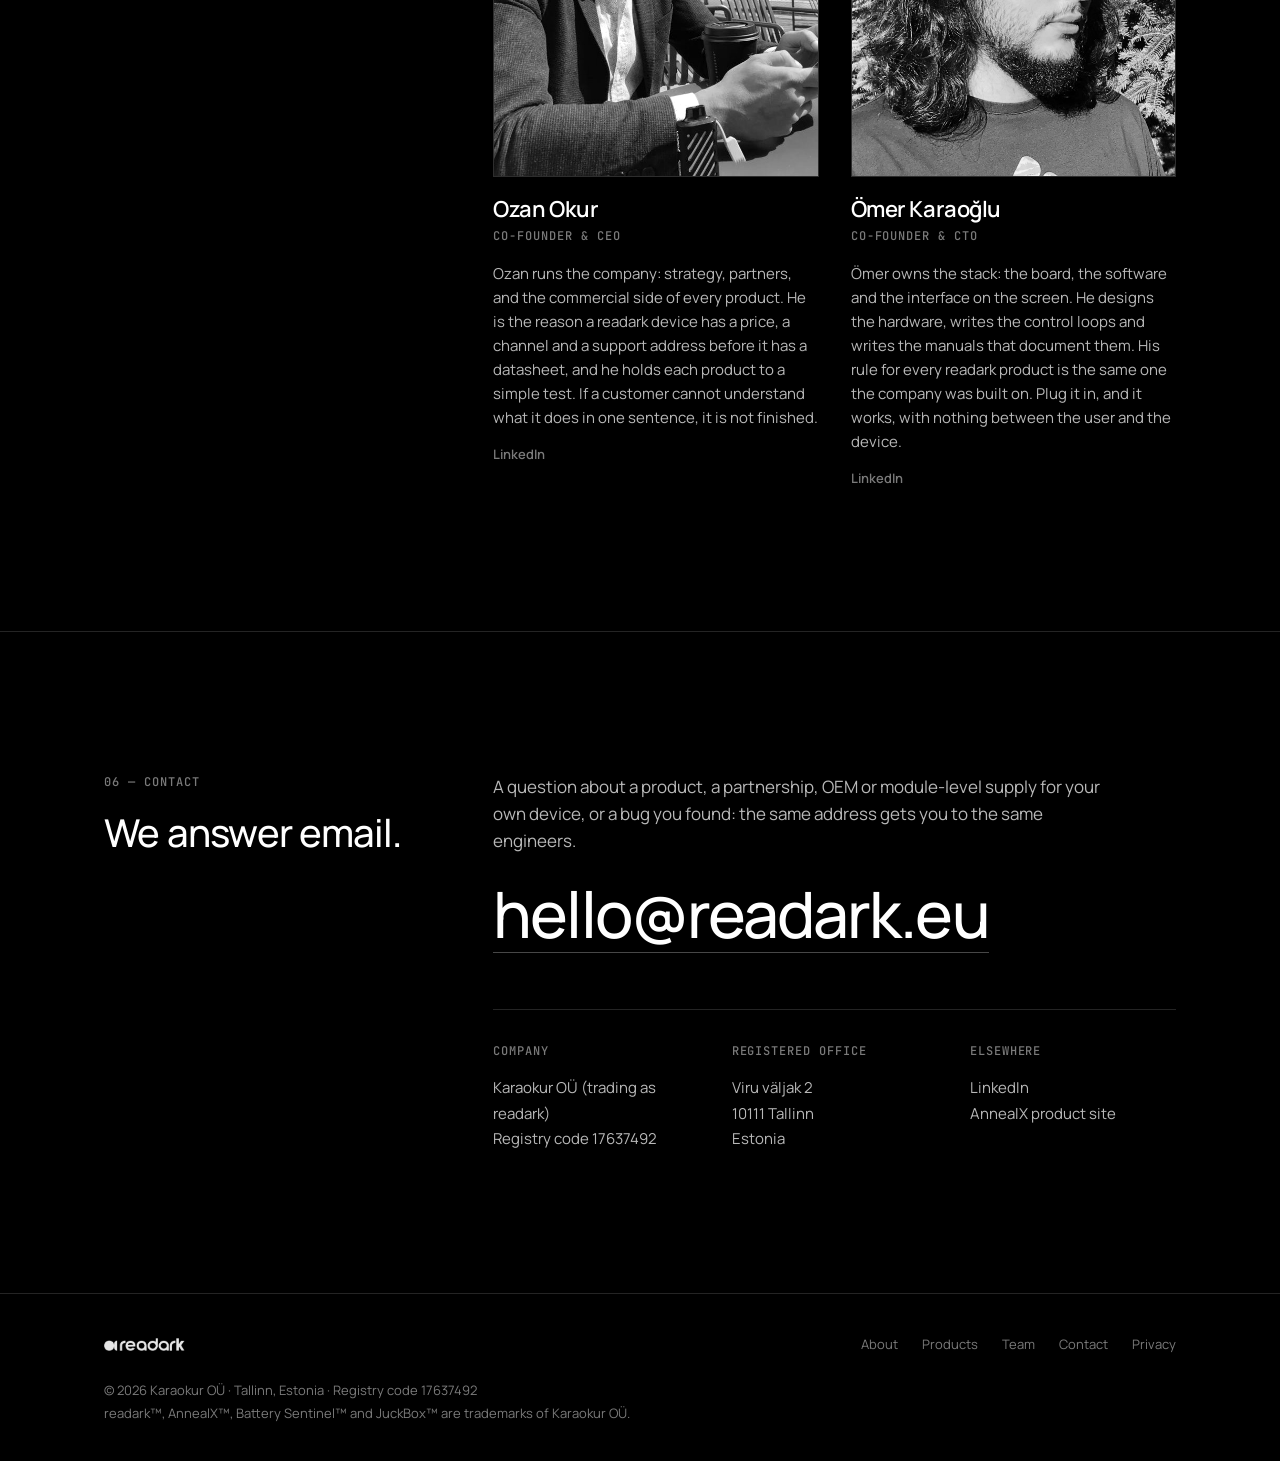
==== commit d92d4082: "Copy: align every page with the products as built, drop defensive lines AnnealX: "Launching soon"; n" ====
--- a/index.html
+++ b/index.html
@@ -108,17 +108,14 @@
     <div class="wrap section-grid">
       <div class="section-head">
         <span class="mono">02 — What we work on</span>
-        <h2>Domain-agnostic by market. Focused by discipline.</h2>
-      </div>
-      <div class="section-body">
-        <p class="body reveal">Our products span sectors that, on the surface, have little to do with each other. The common thread is the engineering underneath: a controller running a real-time loop, sensors and actuators that must behave in the real world, and an interface that hides the complexity from the person using it.</p>
+        <h2>Three markets. One discipline.</h2>
+      </div>
+      <div class="section-body">
+        <p class="body reveal">Our products span sectors that, on the surface, have little to do with each other. The common thread is the engineering underneath: a real-time core, hardware that behaves in the real world, and an interface that hides the complexity from the person using it.</p>
         <ul class="domains reveal">
           <li><span class="mono">A</span><h4>Industrial &amp; lab instruments</h4><p>Benchtop equipment that has to be accurate, repeatable and quiet enough to live next to its operator.</p></li>
-          <li><span class="mono">B</span><h4>Automotive aftermarket</h4><p>Plug-and-play devices for owners and fleets. Rugged, weather-tolerant, and working with or without an app.</p></li>
-          <li><span class="mono">C</span><h4>Power electronics &amp; EV</h4><p>Converters, battery interfaces and charging-adjacent hardware, where efficiency and thermal headroom decide the product.</p></li>
-          <li><span class="mono">D</span><h4>Automation &amp; motor control</h4><p>Drives, servos and closed-loop motion, where the software is the product.</p></li>
-          <li><span class="mono">E</span><h4>Connected devices</h4><p>BLE, LoRa and WiFi where they earn their place. The product works on its own; wireless makes it work better.</p></li>
-          <li><span class="mono">F</span><h4>Consumer &amp; venue hardware</h4><p>Devices people use every day, held to the standard of an instrument and priced like a consumer product.</p></li>
+          <li><span class="mono">B</span><h4>Automotive aftermarket</h4><p>Devices that live on a vehicle for years. Automotive-grade parts, sealed enclosures, and hardware interlocks that hold while the software sleeps.</p></li>
+          <li><span class="mono">C</span><h4>Venue &amp; hospitality systems</h4><p>Software and a player that run all evening in a busy room, built for the staff at the till as much as for the guest at the table.</p></li>
         </ul>
       </div>
     </div>
@@ -136,17 +133,17 @@
           <li>
             <span class="mono">01</span>
             <h4>Plug in. It works.</h4>
-            <p>No accounts, no required app, no cloud login between you and the device you bought. Wireless features are optional and additive. If the network is down, the product is not.</p>
+            <p>Every readark product does its job on its own, out of the box, with the device in front of you as the only thing you need. Wireless adds to it.</p>
           </li>
           <li>
             <span class="mono">02</span>
             <h4>Robustness before features.</h4>
-            <p>We would rather ship fewer features that never fail than a long datasheet that mostly works. Every feature has to survive someone who has not read the manual.</p>
+            <p>A feature earns its place on the datasheet by holding up in the hands of someone who has never opened the manual. Everything we ship has cleared that bar.</p>
           </li>
           <li>
             <span class="mono">03</span>
-            <h4>Every claim is sourced.</h4>
-            <p>Specs, tolerances, lifetime numbers: if it is on our page or in our manual, it traces back to a measurement, a datasheet or a peer-reviewed paper. Where the literature is thin, we say so.</p>
+            <h4>Every number is traceable.</h4>
+            <p>Specs, tolerances, lifetime figures: if it is on our page or in our manual, it traces back to a measurement, a datasheet or a published study.</p>
           </li>
           <li>
             <span class="mono">04</span>
@@ -172,11 +169,11 @@
           <a class="product" href="products/annealx.html">
             <div>
               <h3>AnnealX</h3>
-              <span class="status"><i></i>Shipping</span>
-            </div>
-            <div>
-              <p>A benchtop annealer for 3D-printed polymer parts. Closed-loop thermal control to within a degree, with a library of material recipes that each trace back to published data.</p>
-              <div class="tags mono"><span>Industrial / lab</span><span>Thermal control</span><span>Offline-first</span></div>
+              <span class="status"><i></i>Launching soon</span>
+            </div>
+            <div>
+              <p>A benchtop annealer for 3D-printed polymer parts. Model-predictive thermal control from 20 to 200 °C, twelve material profiles on the device and sixteen custom slots, all run from one touchscreen.</p>
+              <div class="tags mono"><span>Industrial / lab</span><span>Thermal control</span><span>Touchscreen</span></div>
             </div>
             <span class="arrow" aria-hidden="true"><svg viewBox="0 0 16 16" fill="none" stroke="currentColor" stroke-width="1.5"><path d="M4 12L12 4M6 4h6v6"/></svg></span>
           </a>
@@ -187,8 +184,8 @@
               <span class="status dev"><i></i>In development</span>
             </div>
             <div>
-              <p>A smart battery disconnect for the automotive aftermarket. Mechanical isolation that does its job whether or not the radios are up, built for vehicles that sit for weeks and have to start the first time.</p>
-              <div class="tags mono"><span>Automotive</span><span>BLE + LoRa</span><span>Owners &amp; fleets</span></div>
+              <p>A battery disconnect for 12 V vehicles that uses the owner's phone as the key. The battery is off when the owner walks away and on before they reach the door, with hardware interlocks that always lead back to a connected vehicle.</p>
+              <div class="tags mono"><span>Automotive</span><span>Phone key · BLE</span><span>LoRaWAN</span></div>
             </div>
             <span class="arrow" aria-hidden="true"><svg viewBox="0 0 16 16" fill="none" stroke="currentColor" stroke-width="1.5"><path d="M4 12L12 4M6 4h6v6"/></svg></span>
           </a>
@@ -199,7 +196,7 @@
               <span class="status dev"><i></i>In development</span>
             </div>
             <div>
-              <p>A music request system for cafés, bars and restaurants. Guests scan a code at the table and pick the next track from their browser. No app, no account. A player at the venue runs the queue.</p>
+              <p>A music request system for cafés, bars and restaurants. Guests scan a code at the table and bid coins on the next track from their browser. The venue's own streaming account plays it through its own speakers.</p>
               <div class="tags mono"><span>Hospitality</span><span>Venue player + web</span><span>B2B</span></div>
             </div>
             <span class="arrow" aria-hidden="true"><svg viewBox="0 0 16 16" fill="none" stroke="currentColor" stroke-width="1.5"><path d="M4 12L12 4M6 4h6v6"/></svg></span>
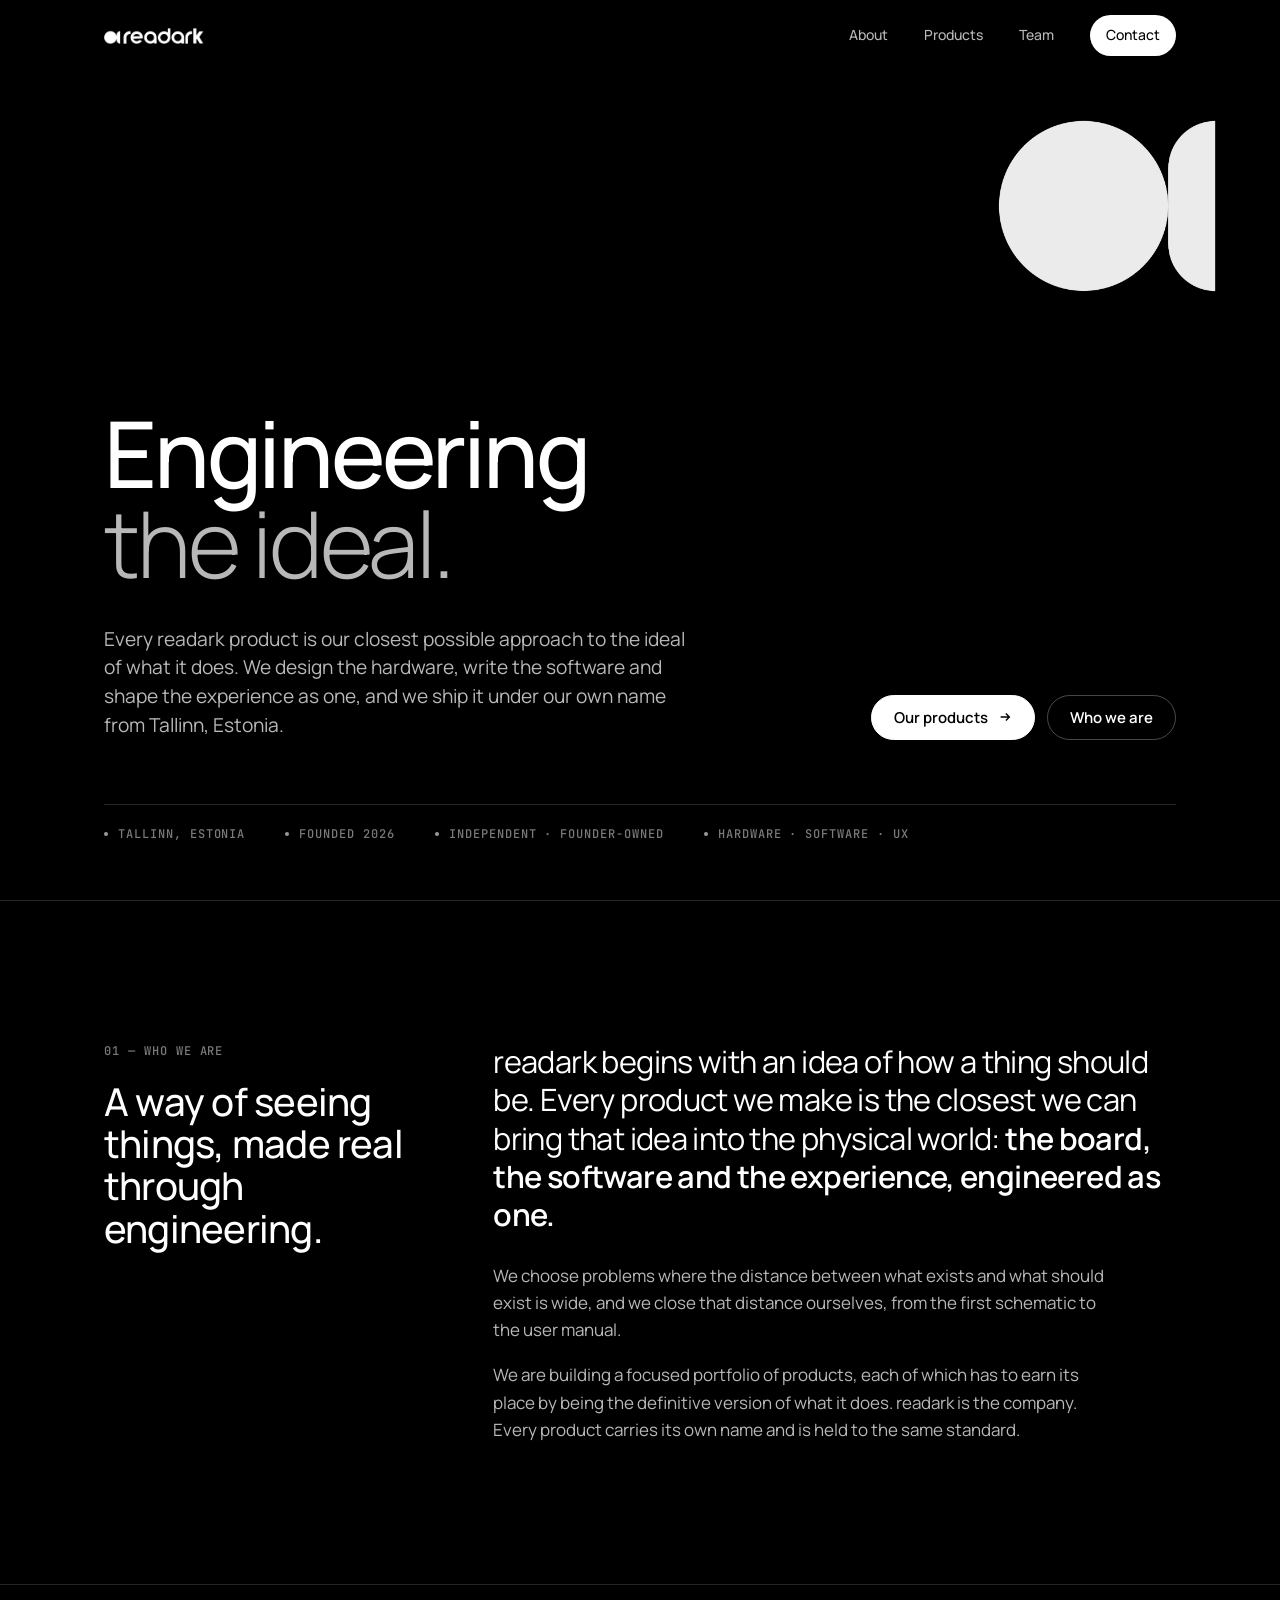
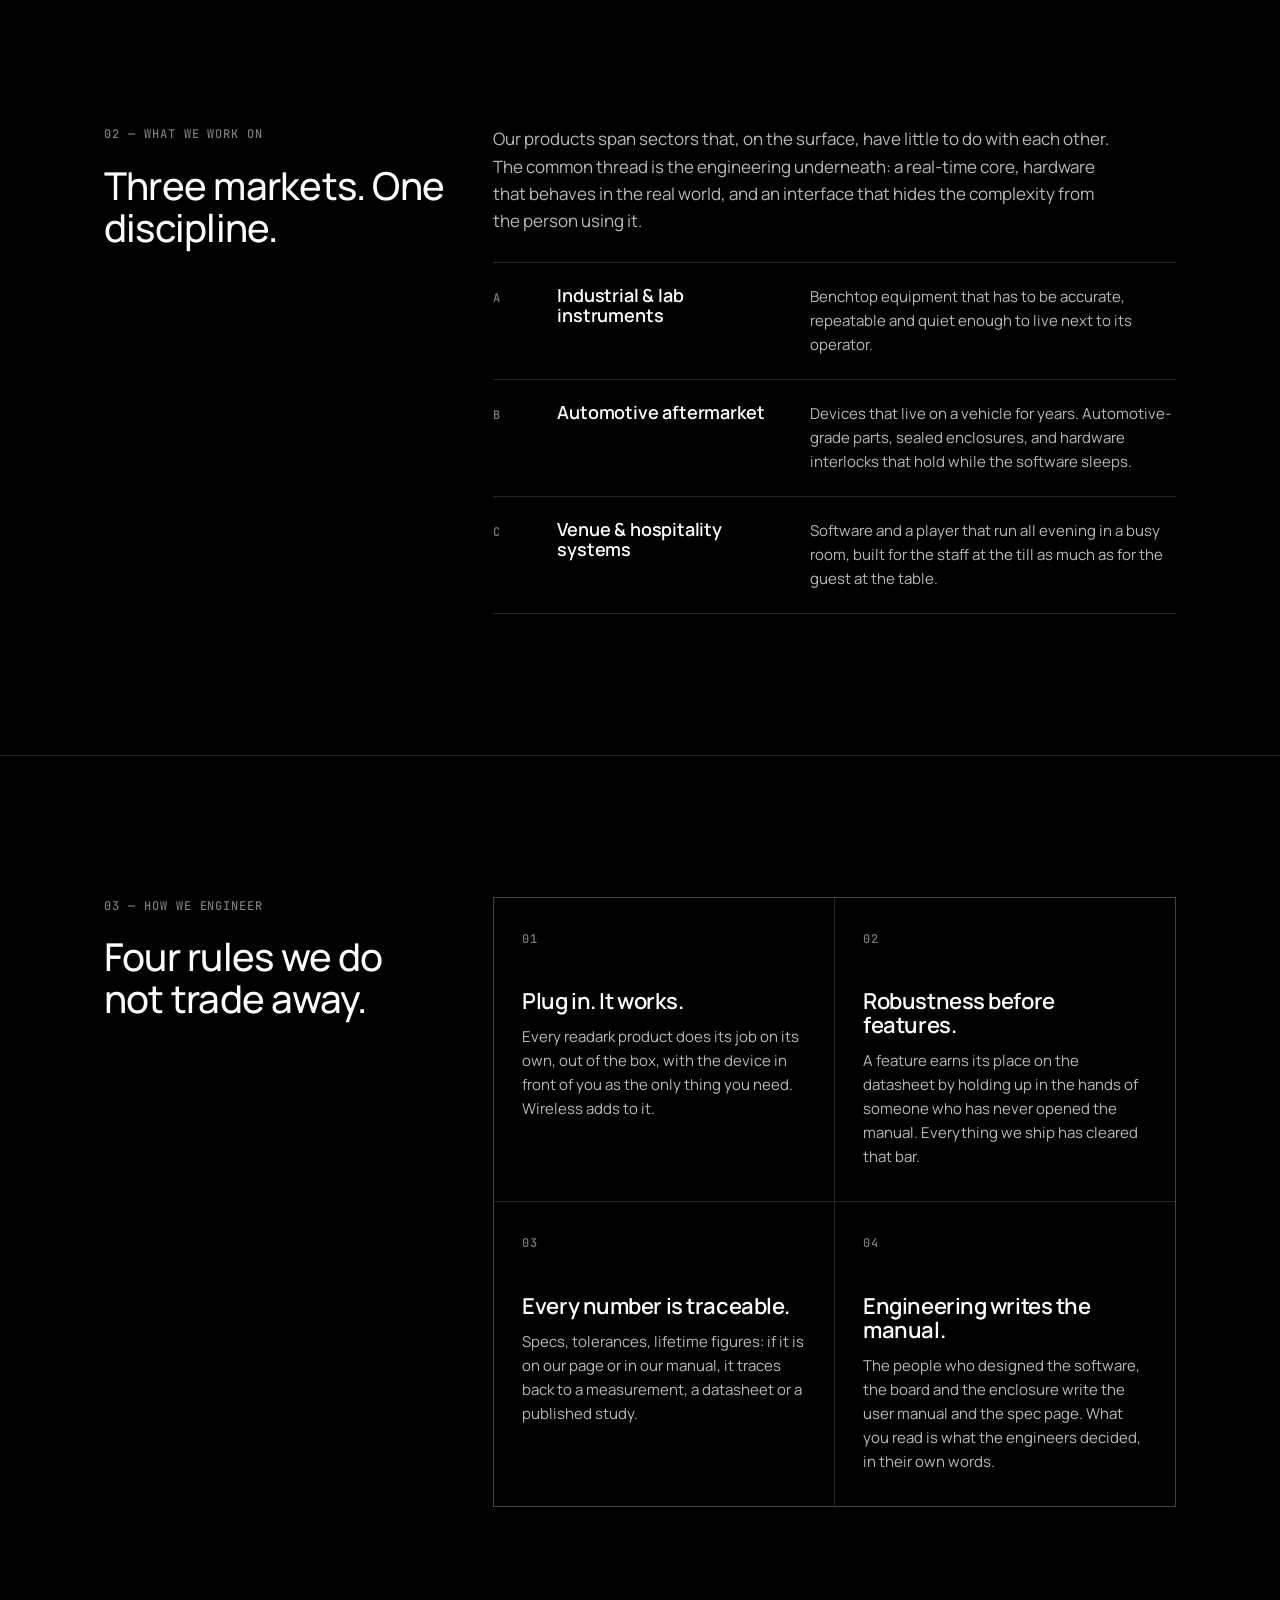
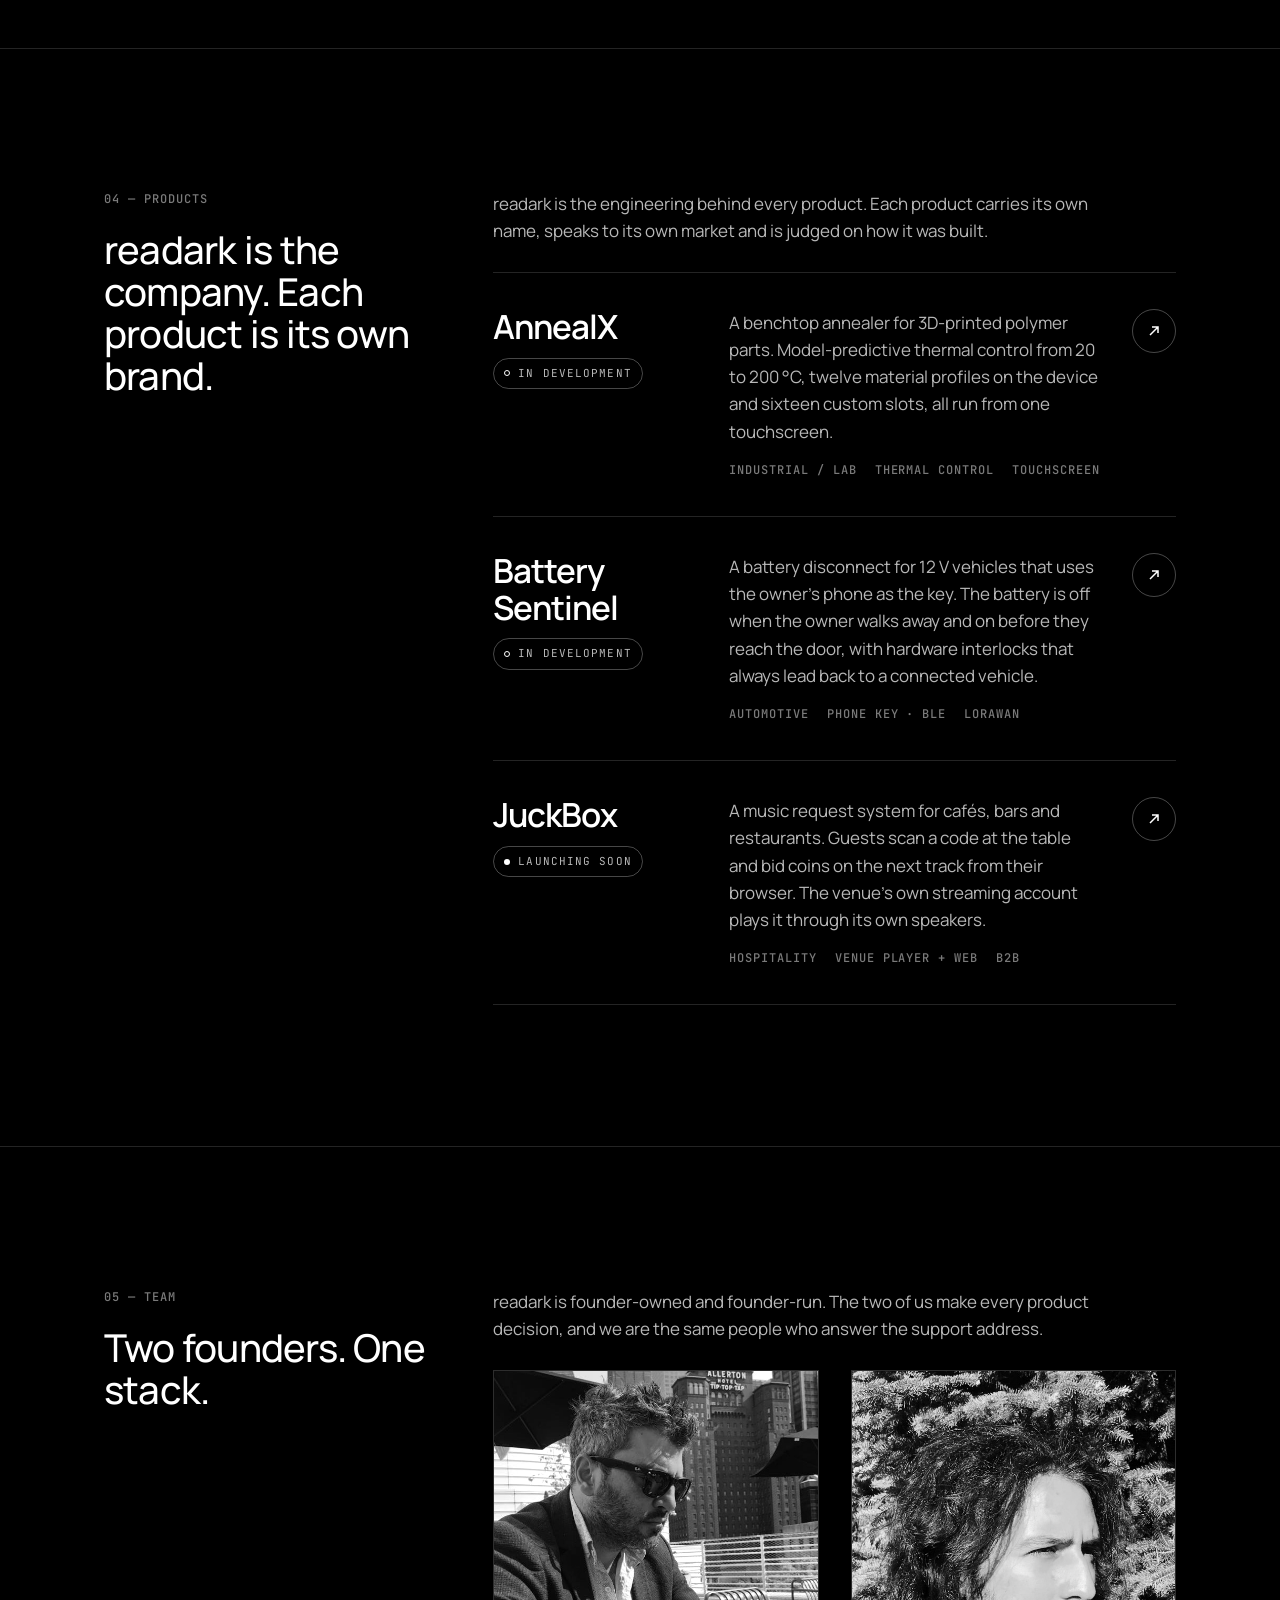
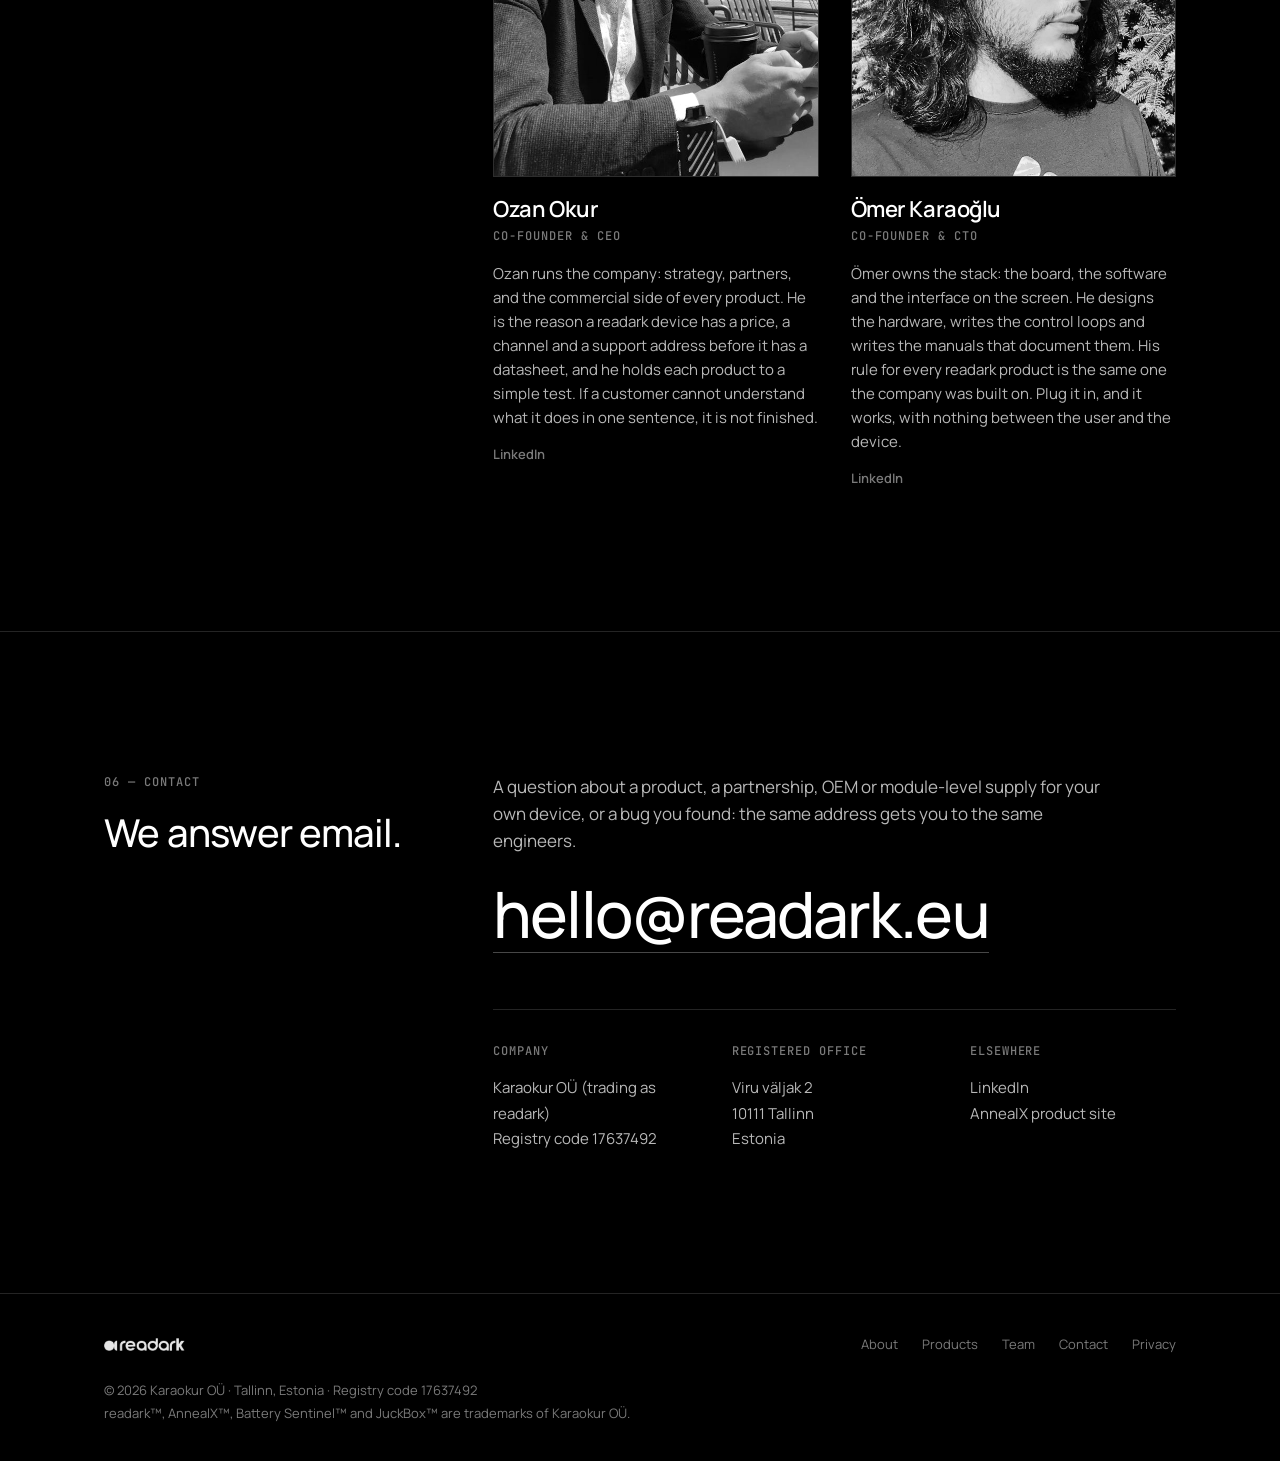
==== commit 49acc265: "Status badges: JuckBox launching soon, AnnealX and Battery Sentinel in development Co-Authored-By: C" ====
--- a/index.html
+++ b/index.html
@@ -169,7 +169,7 @@
           <a class="product" href="products/annealx.html">
             <div>
               <h3>AnnealX</h3>
-              <span class="status"><i></i>Launching soon</span>
+              <span class="status dev"><i></i>In development</span>
             </div>
             <div>
               <p>A benchtop annealer for 3D-printed polymer parts. Model-predictive thermal control from 20 to 200 °C, twelve material profiles on the device and sixteen custom slots, all run from one touchscreen.</p>
@@ -193,7 +193,7 @@
           <a class="product" href="products/juckbox.html">
             <div>
               <h3>JuckBox</h3>
-              <span class="status dev"><i></i>In development</span>
+              <span class="status"><i></i>Launching soon</span>
             </div>
             <div>
               <p>A music request system for cafés, bars and restaurants. Guests scan a code at the table and bid coins on the next track from their browser. The venue's own streaming account plays it through its own speakers.</p>
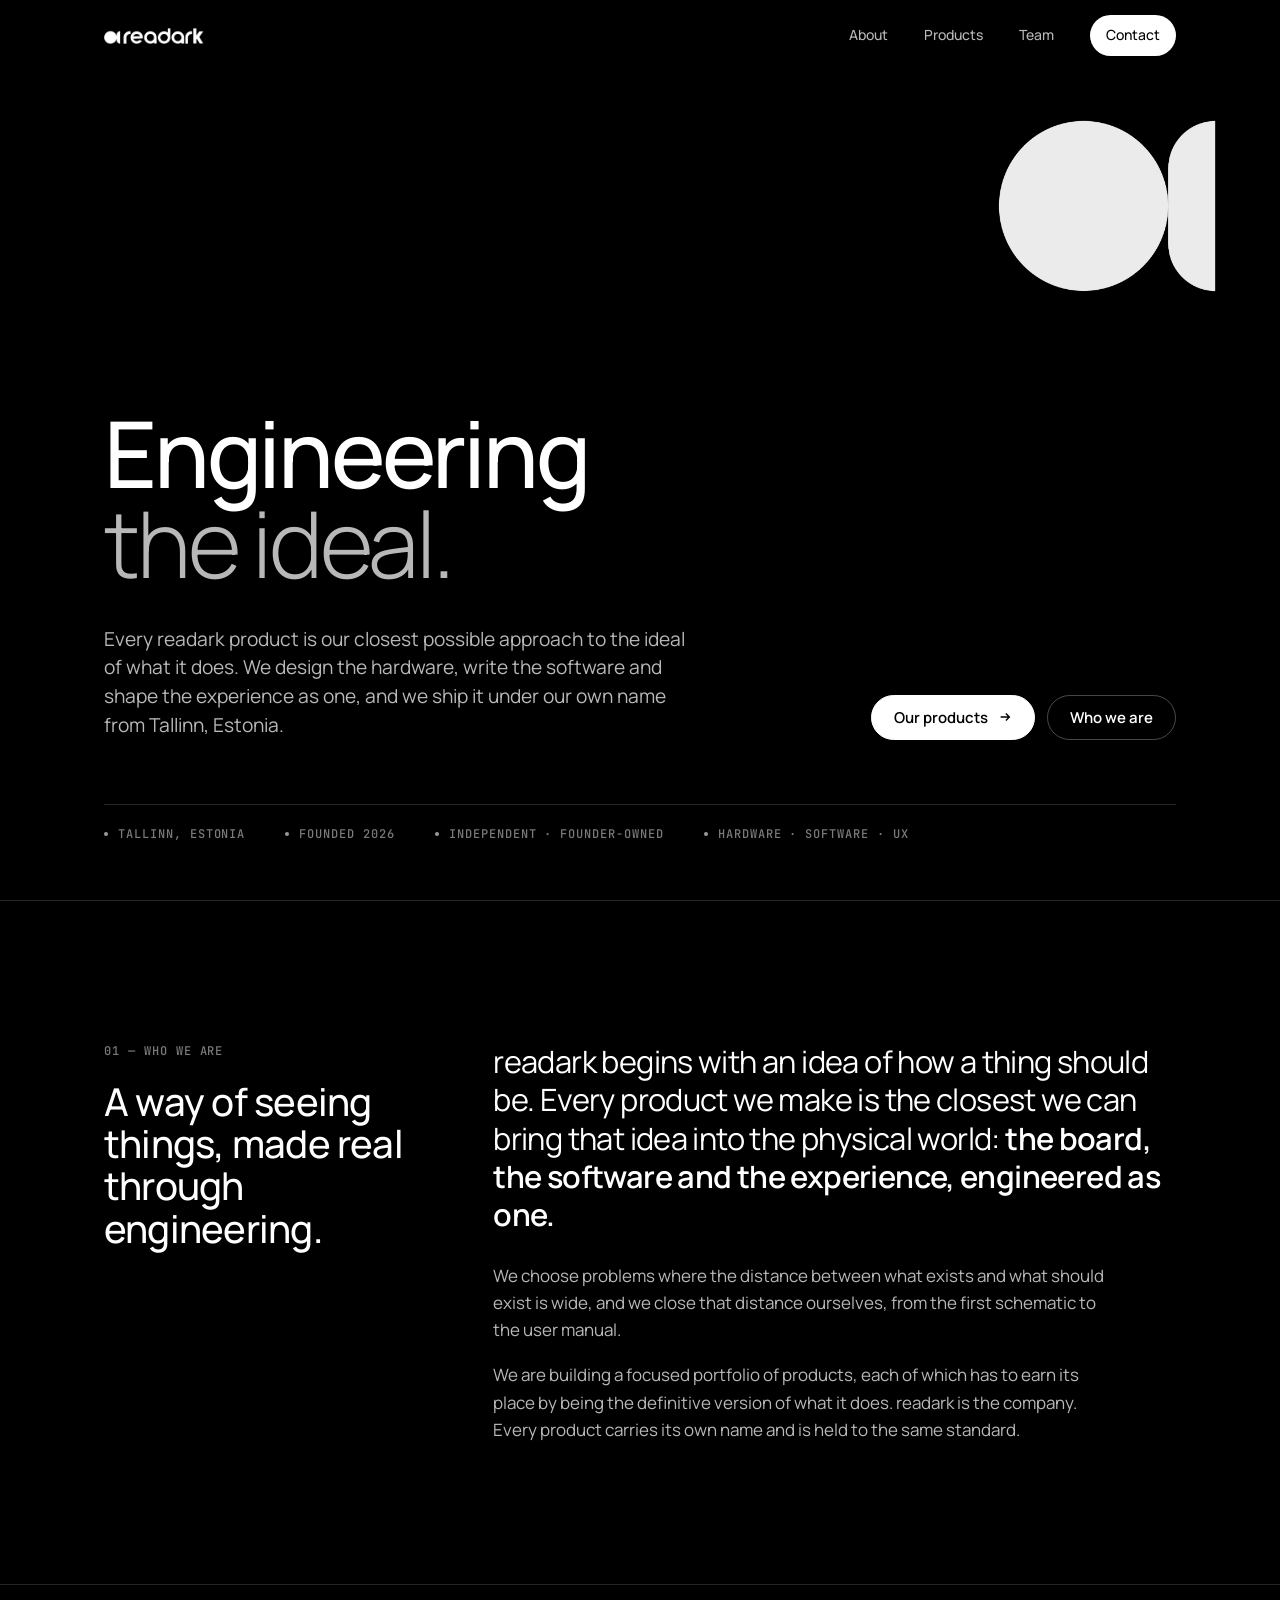
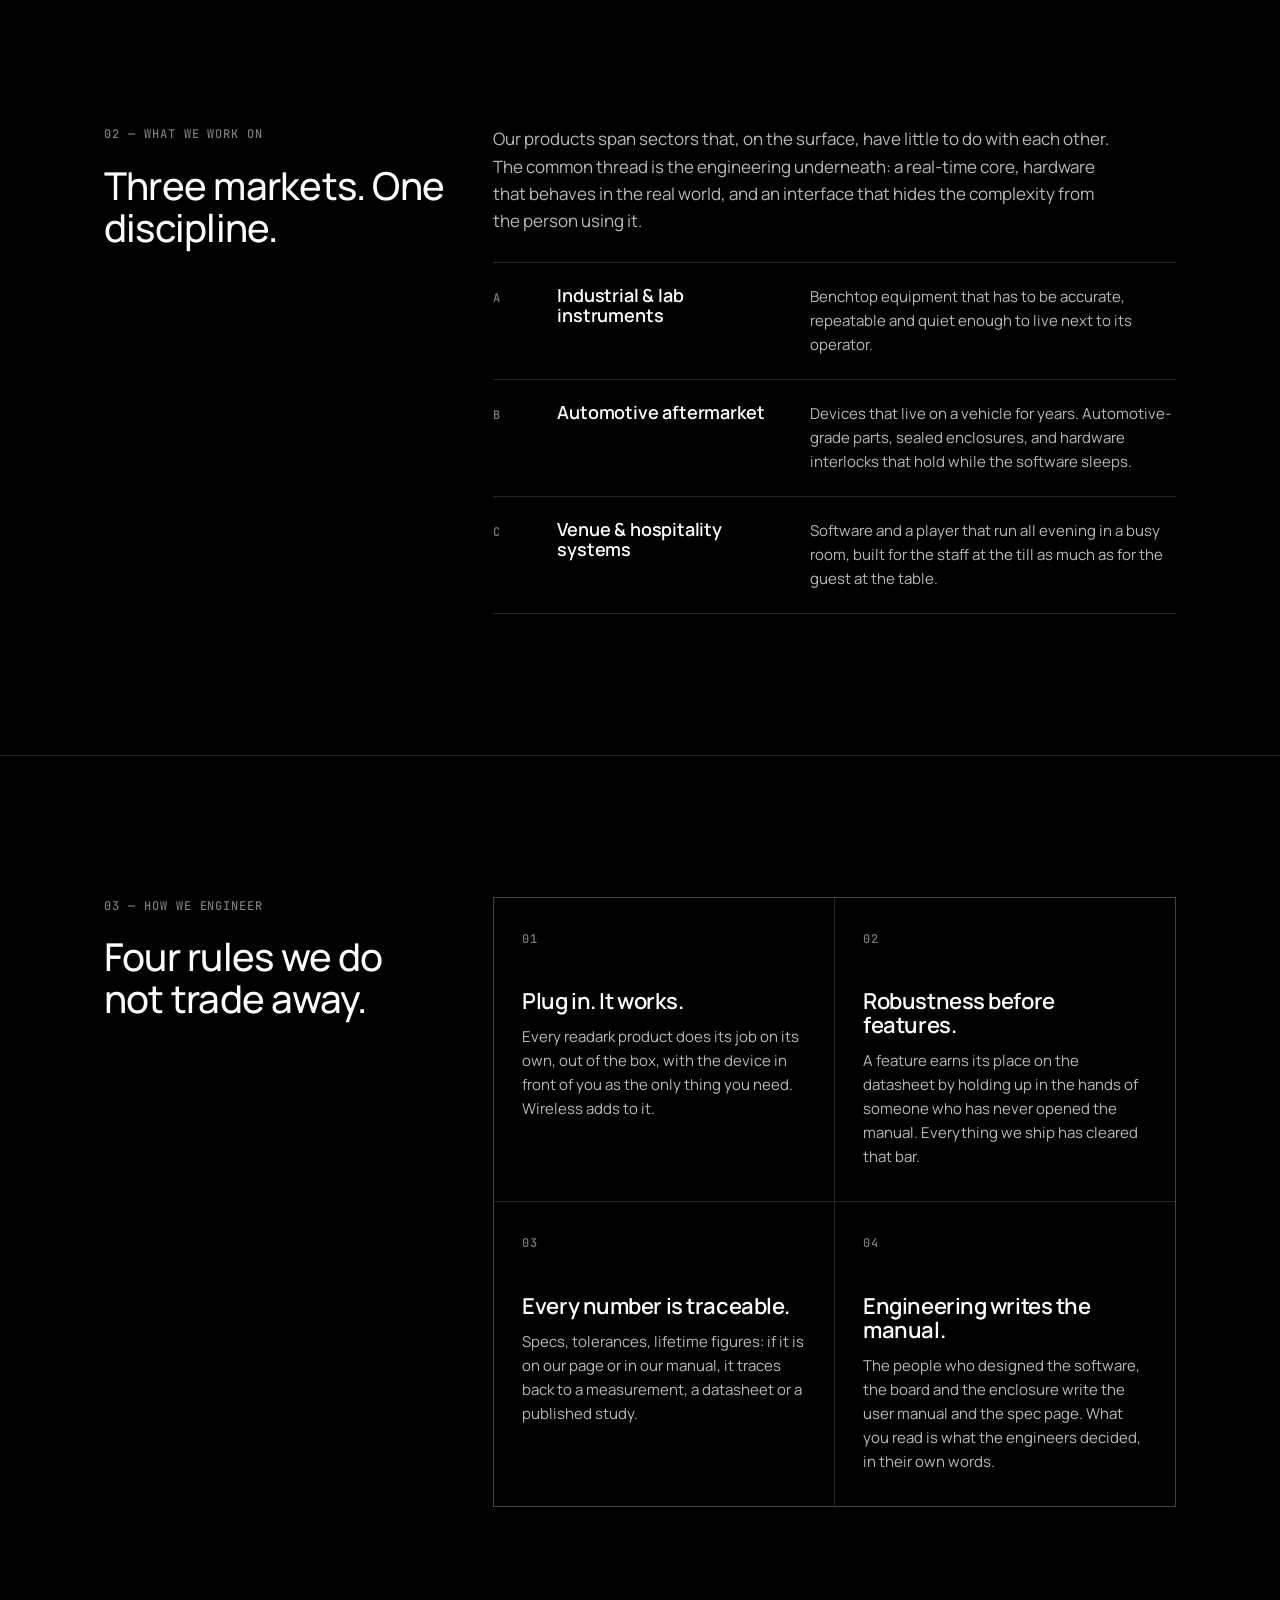
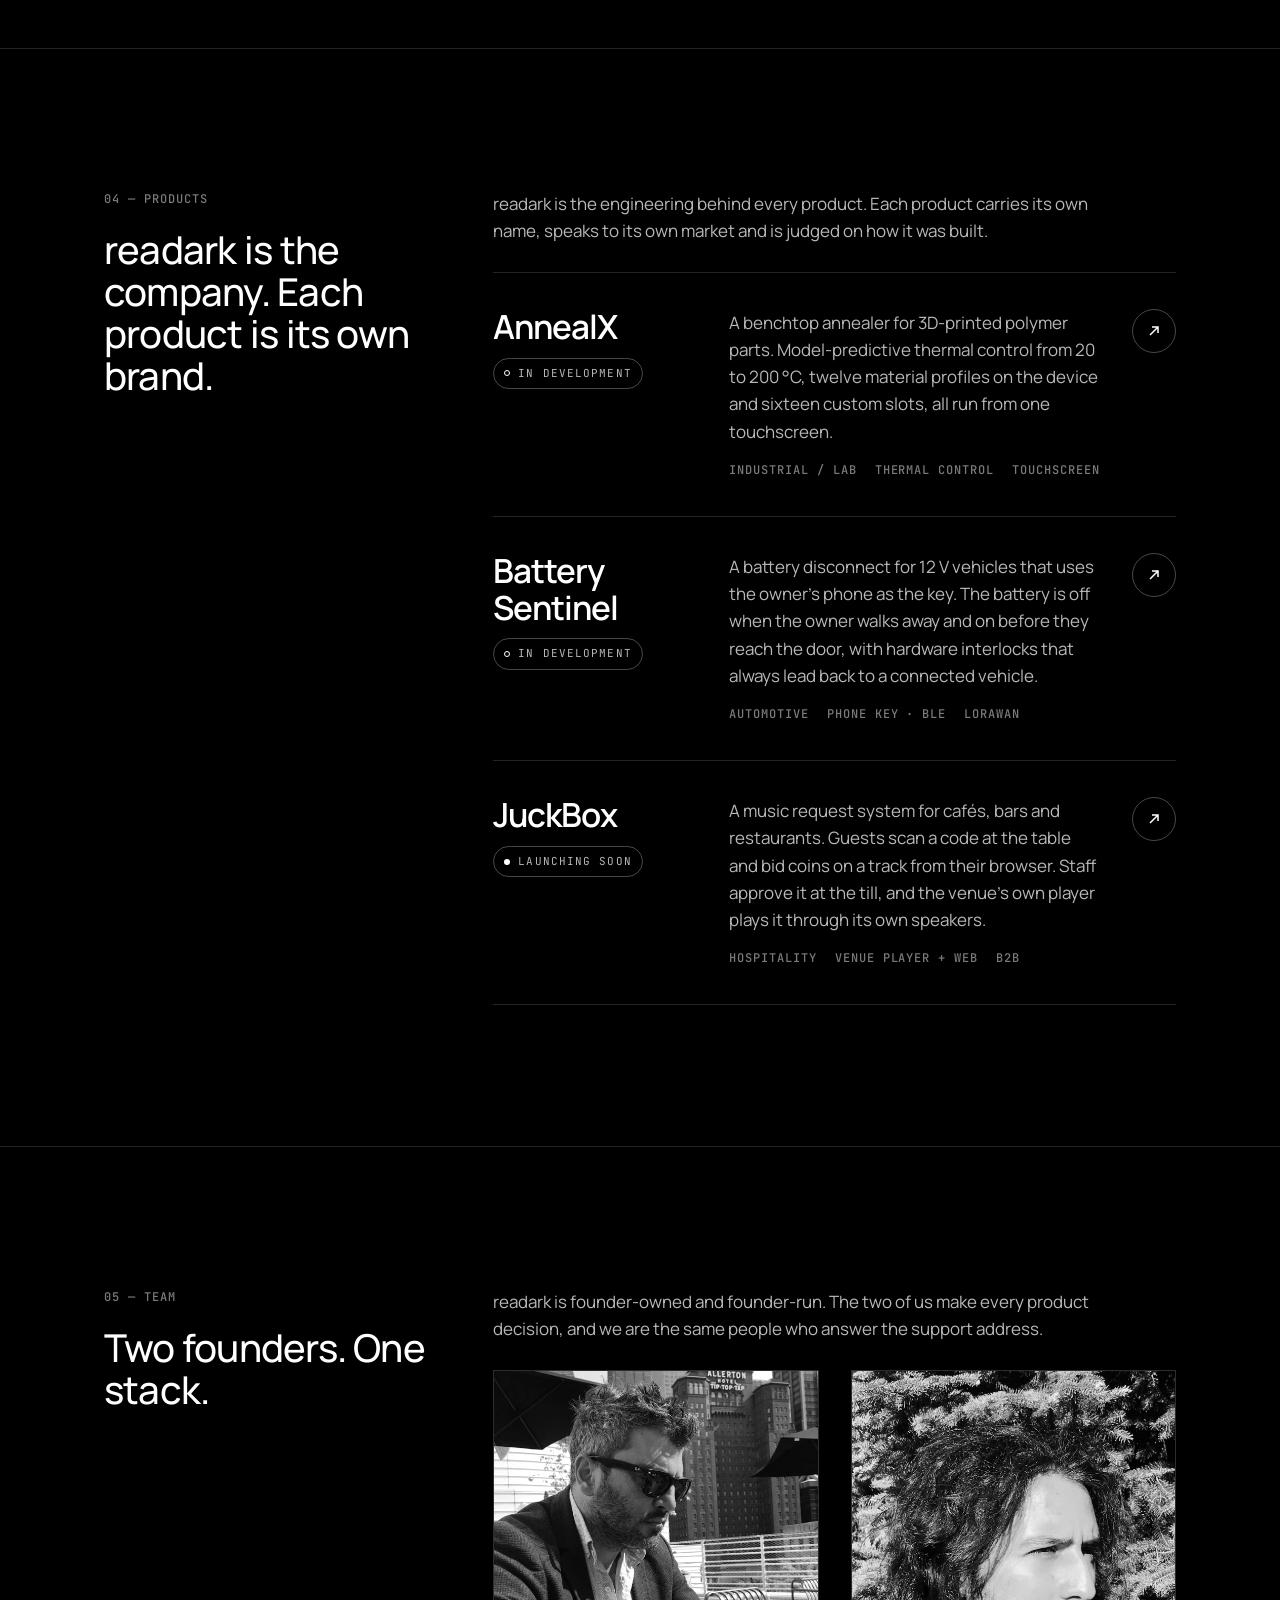
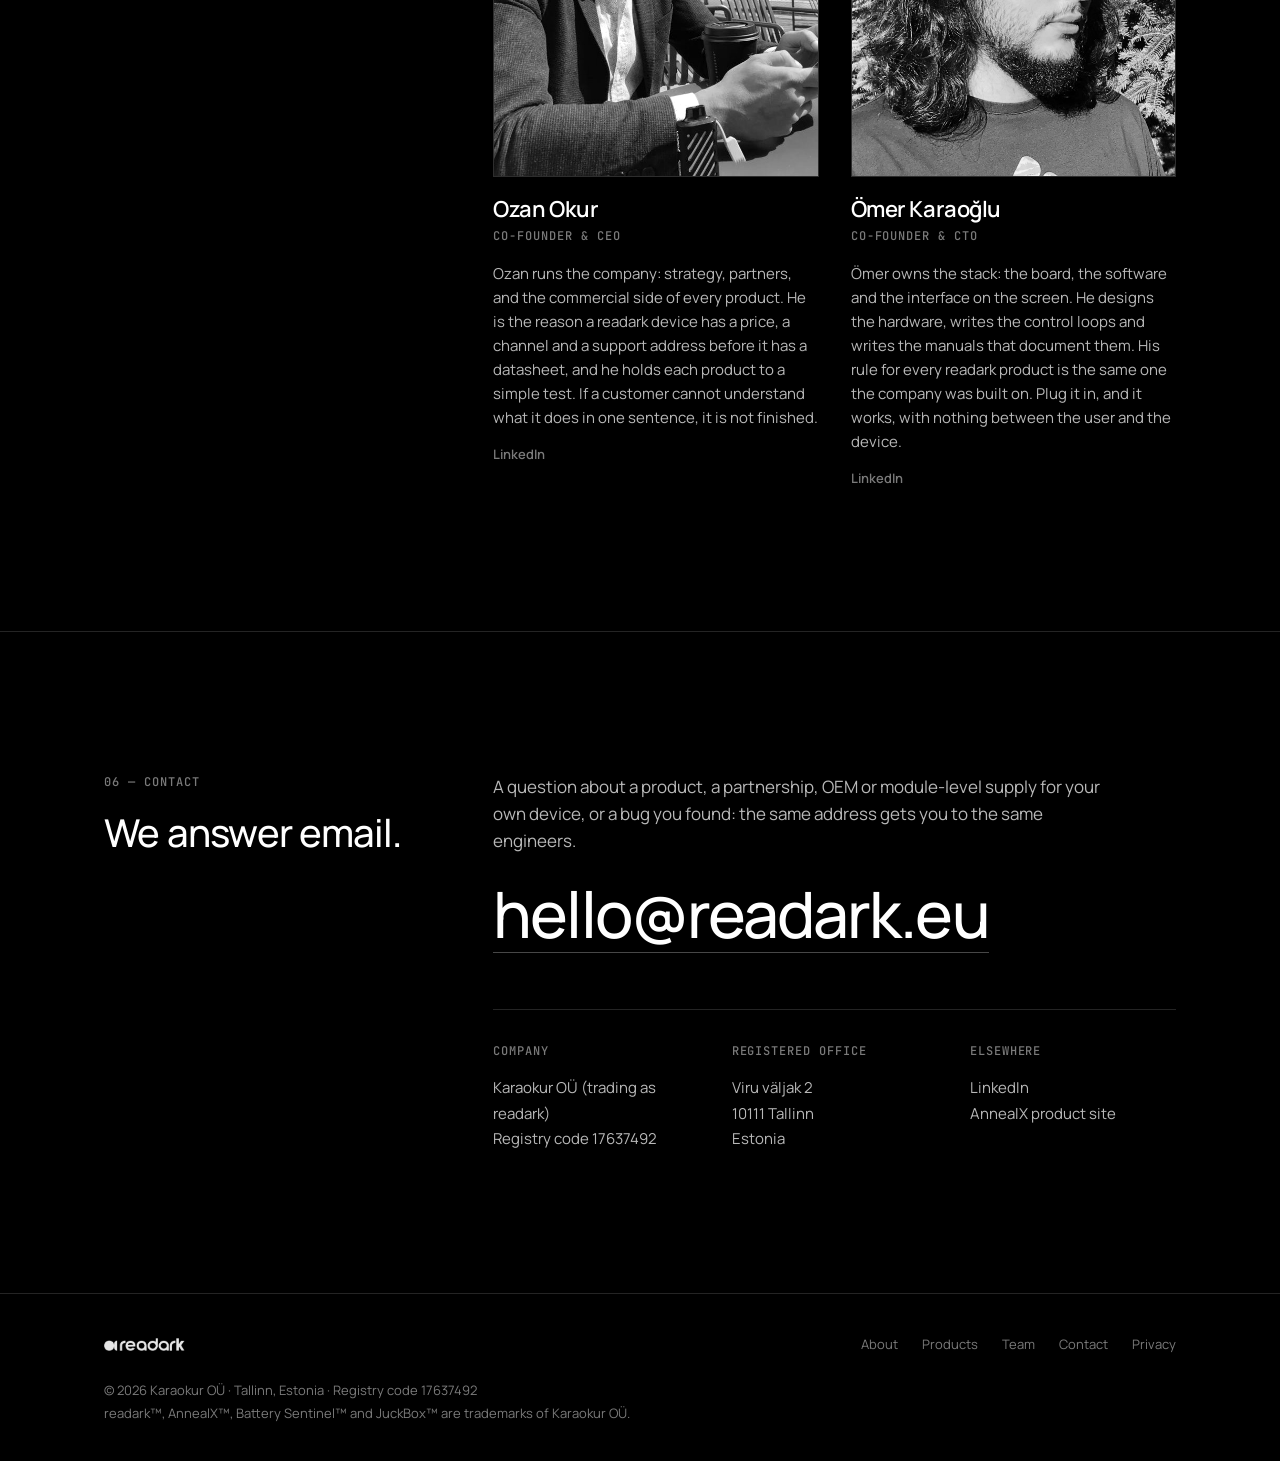
==== commit a756887e: "JuckBox copy: staff-approved requests, venue music rules, no provider names Matches the product sinc" ====
--- a/index.html
+++ b/index.html
@@ -196,7 +196,7 @@
               <span class="status"><i></i>Launching soon</span>
             </div>
             <div>
-              <p>A music request system for cafés, bars and restaurants. Guests scan a code at the table and bid coins on the next track from their browser. The venue's own streaming account plays it through its own speakers.</p>
+              <p>A music request system for cafés, bars and restaurants. Guests scan a code at the table and bid coins on a track from their browser. Staff approve it at the till, and the venue's own player plays it through its own speakers.</p>
               <div class="tags mono"><span>Hospitality</span><span>Venue player + web</span><span>B2B</span></div>
             </div>
             <span class="arrow" aria-hidden="true"><svg viewBox="0 0 16 16" fill="none" stroke="currentColor" stroke-width="1.5"><path d="M4 12L12 4M6 4h6v6"/></svg></span>
